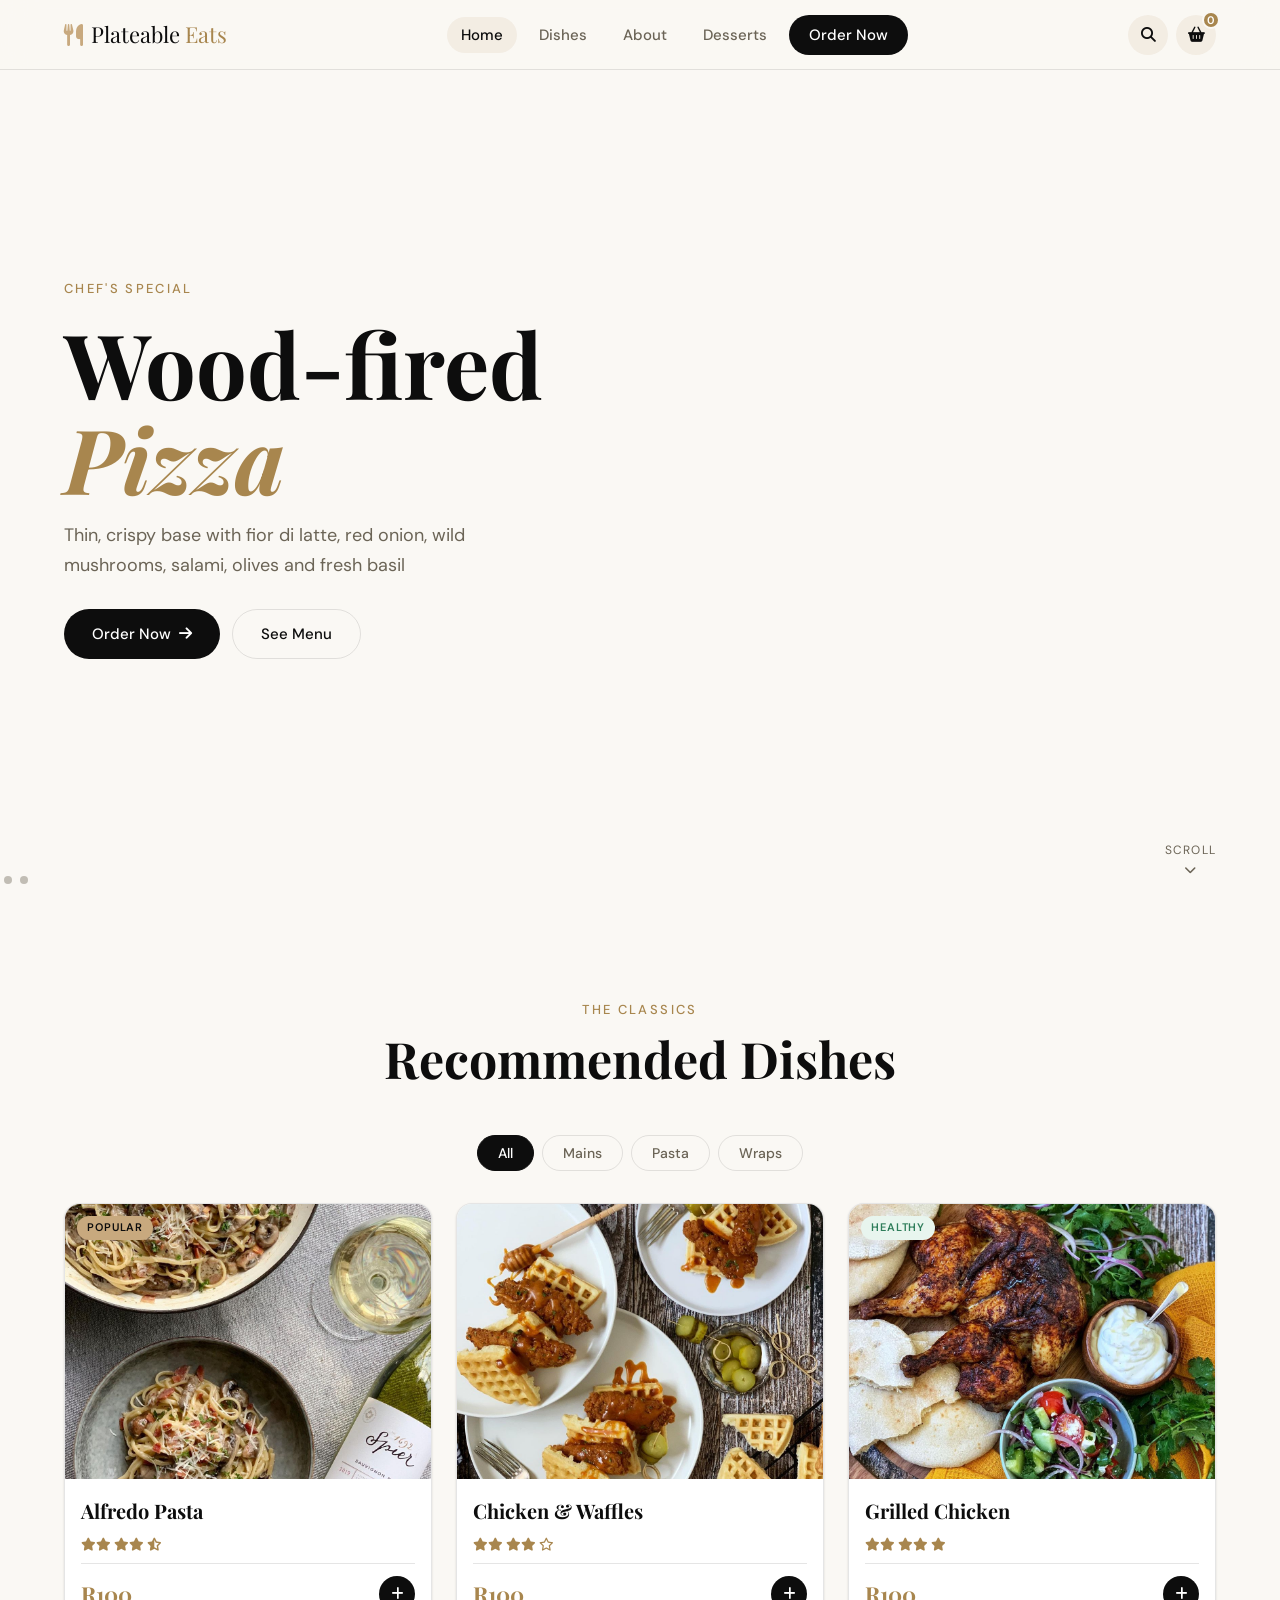
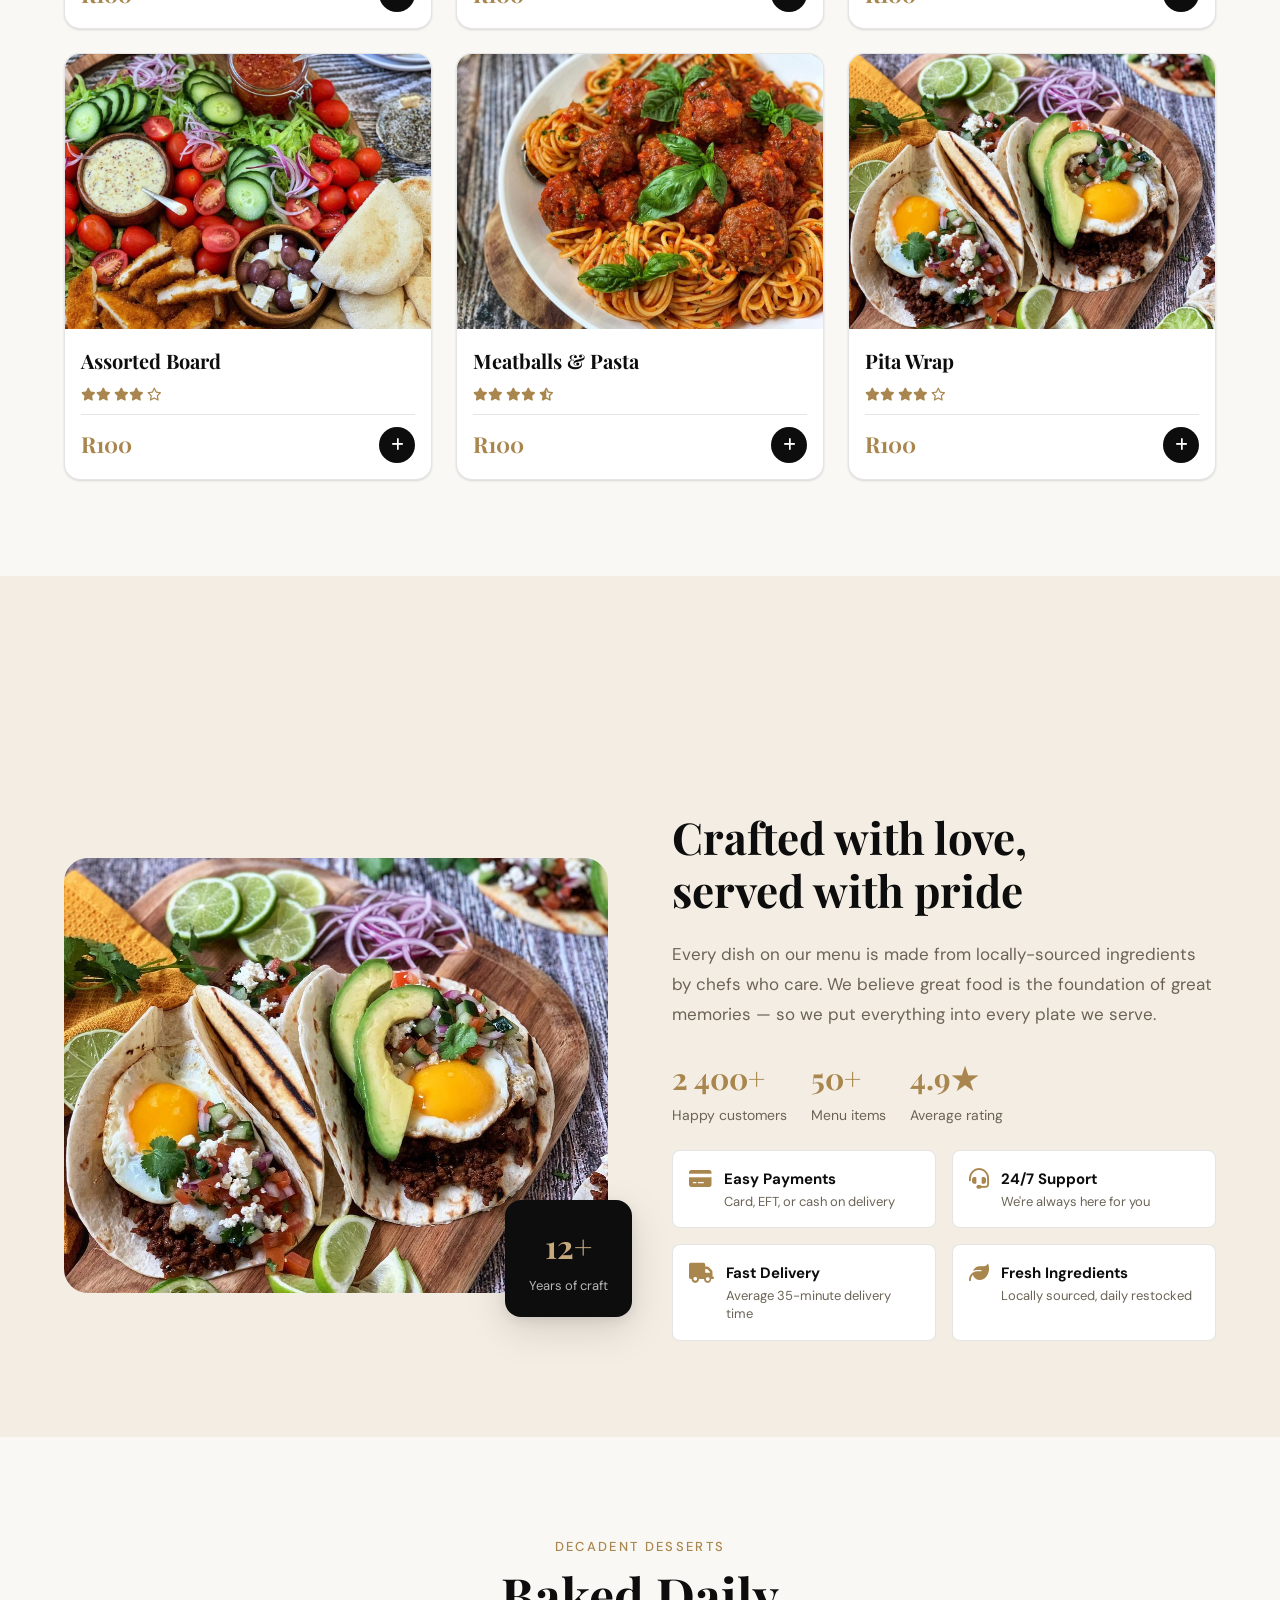
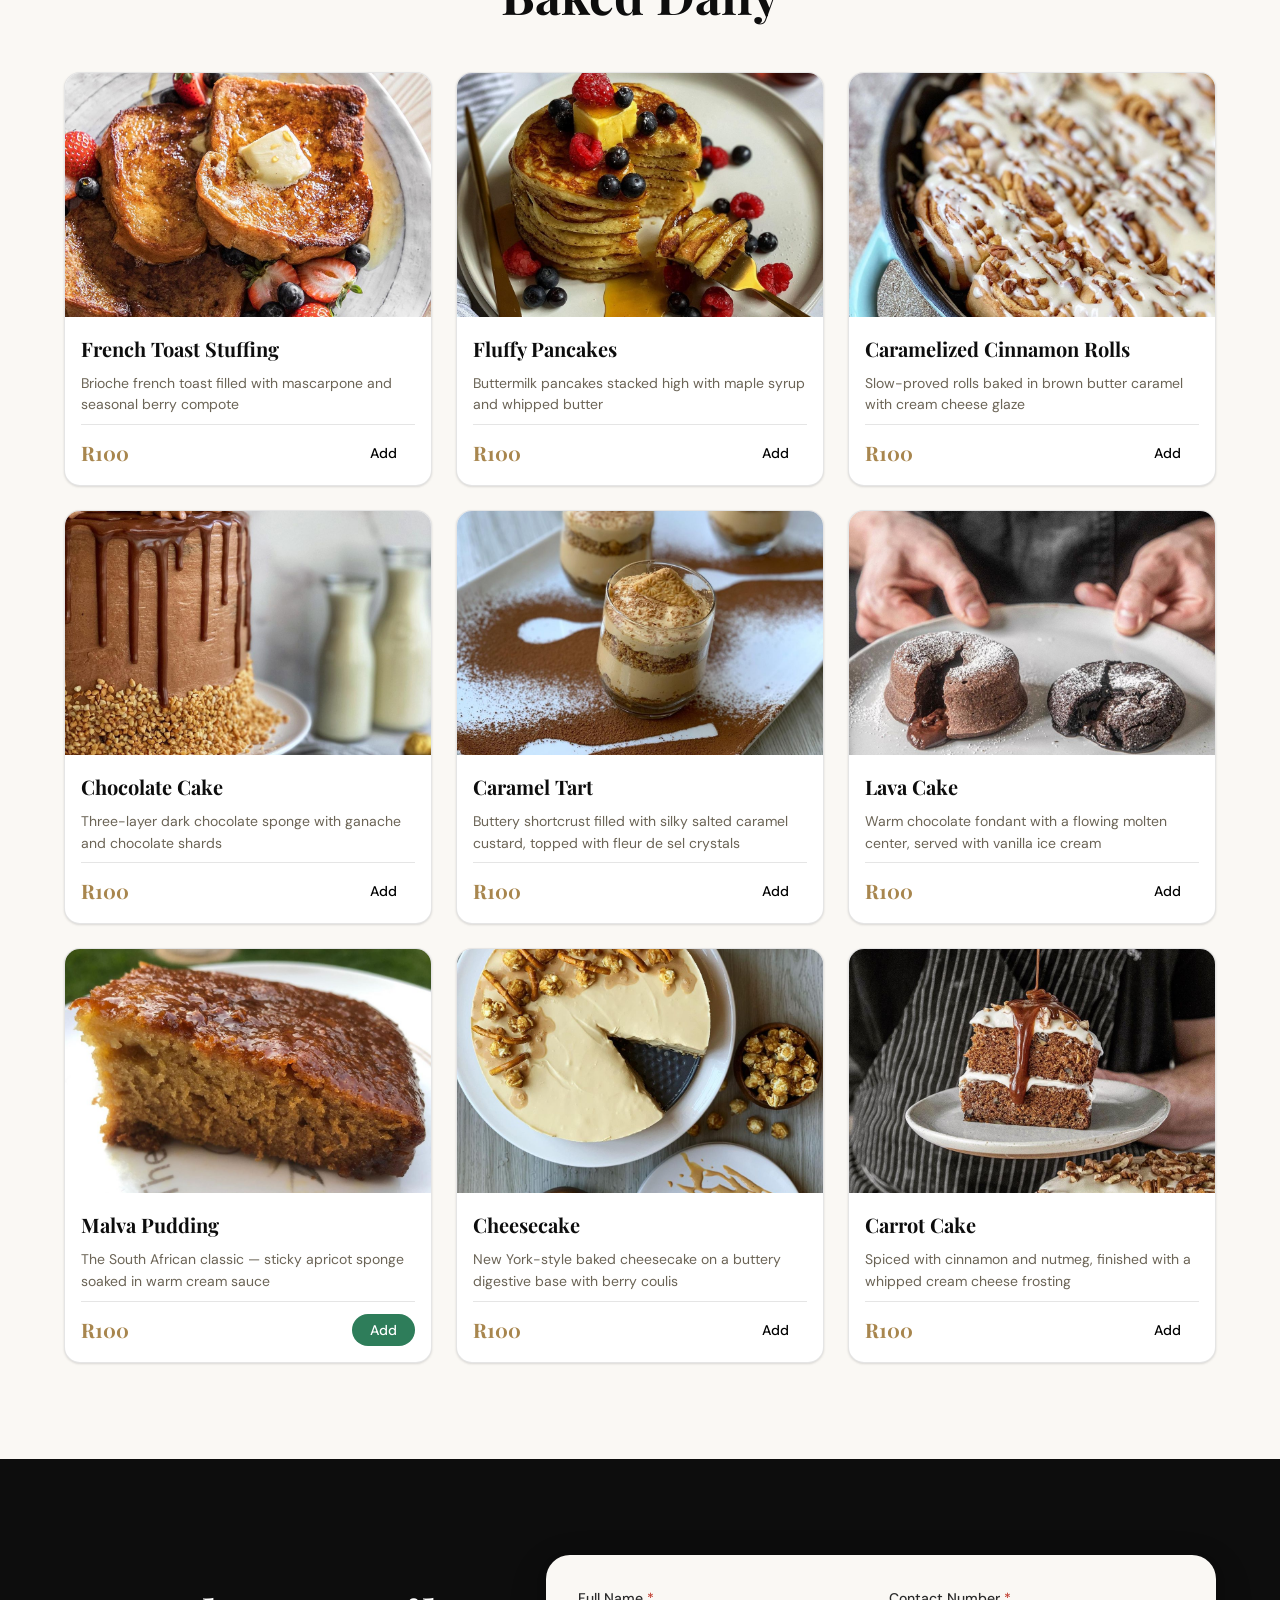
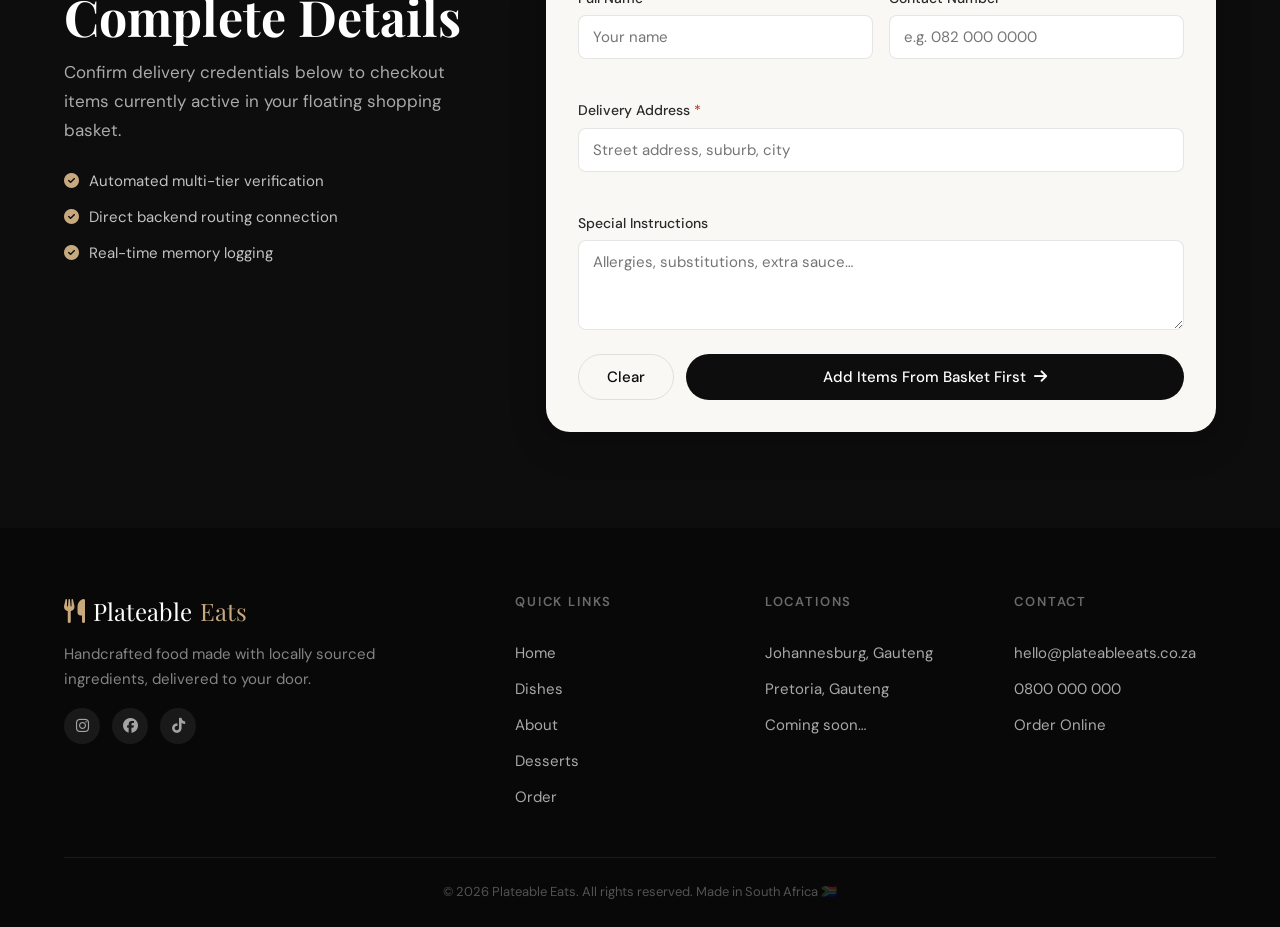
==== src/main/resources/static/index.html @ 2b259f3d "added the cart option but it's still needs some tweaks" ====
<!DOCTYPE html>
<html lang="en">
<head>
  <meta charset="UTF-8">
  <meta name="viewport" content="width=device-width, initial-scale=1.0">
  <meta name="description" content="Plateable Eats — Handcrafted dishes made fresh daily. Order pizza, grilled chicken, decadent desserts and more delivered fast.">
  <meta name="theme-color" content="#0d0d0d">
  <meta property="og:title" content="Plateable Eats — Fine Casual Dining">
  <meta property="og:description" content="Handcrafted dishes, delivered fast. From woodfired pizza to Malva pudding.">
  <meta property="og:type" content="website">
  <title>Plateable Eats — Handcrafted Food</title>

  <link rel="preconnect" href="https://fonts.googleapis.com">
  <link rel="preconnect" href="https://fonts.gstatic.com" crossorigin>
  <link href="https://fonts.googleapis.com/css2?family=Playfair+Display:ital,wght@0,700;0,900;1,700&family=DM+Sans:wght@300;400;500&display=swap" rel="stylesheet">
  <link rel="stylesheet" href="https://unpkg.com/swiper/swiper-bundle.min.css">
  <link rel="stylesheet" href="https://cdnjs.cloudflare.com/ajax/libs/font-awesome/6.4.0/css/all.min.css">
  <link rel="stylesheet" href="css/style.css">
</head>
<body>

<div class="loader" id="loader" aria-hidden="true">
  <div class="loader__inner">
    <img src="images/loader.gif" alt="Loading Plateable Eats..." class="loader__gif" width="150" height="150">
    <span class="loader__wordmark" style="color: #0d0d0d;">Plateable<em> Eats</em></span>
  </div>
</div>

<header class="header" id="header" role="banner">
  <a href="#home" class="header__logo" aria-label="Plateable Eats homepage">
    <i class="fas fa-utensils" aria-hidden="true"></i>
    <span>Plateable<em> Eats</em></span>
  </a>

  <nav class="header__nav" id="navbar" role="navigation" aria-label="Main navigation">
    <a href="#home" class="header__nav-link active">Home</a>
    <a href="#dishes" class="header__nav-link">Dishes</a>
    <a href="#about" class="header__nav-link">About</a>
    <a href="#menu" class="header__nav-link">Desserts</a>
    <a href="#order" class="header__nav-link header__nav-link--cta">Order Now</a>
  </nav>

  <div class="header__actions">
    <button class="header__icon-btn" id="search-toggle" aria-label="Open search" aria-expanded="false" aria-controls="search-overlay">
      <i class="fas fa-search" aria-hidden="true"></i>
    </button>
    <button class="header__icon-btn" id="cart-toggle-btn" aria-label="Open shopping cart" style="position: relative;">
      <i class="fas fa-shopping-basket" aria-hidden="true"></i>
      <span class="cart-badge" id="cart-badge">0</span>
    </button>
    <button class="header__icon-btn" id="menu-toggle" aria-label="Toggle mobile menu" aria-expanded="false" aria-controls="navbar">
      <span class="hamburger"></span>
    </button>
  </div>
</header>

<div class="search-overlay" id="search-overlay" role="dialog" aria-modal="true" aria-label="Search" hidden>
  <div class="search-overlay__inner">
    <label for="search-input" class="search-overlay__label">What are you craving?</label>
    <div class="search-overlay__field">
      <i class="fas fa-search" aria-hidden="true"></i>
      <input type="search" id="search-input" class="search-overlay__input" placeholder="e.g. pizza, cinnamon rolls..." autocomplete="off">
    </div>
    <div class="search-overlay__suggestions" id="search-suggestions" aria-live="polite"></div>
  </div>
  <button class="search-overlay__close" id="search-close" aria-label="Close search">
    <i class="fas fa-times" aria-hidden="true"></i>
  </button>
</div>

<section class="hero" id="home" aria-label="Featured dishes">
  <div class="swiper hero__slider">
    <div class="swiper-wrapper">

      <div class="swiper-slide hero__slide">
        <div class="hero__content">
          <span class="hero__tag">Chef's Special</span>
          <h1 class="hero__title">Wood-fired<br><em>Pizza</em></h1>
          <p class="hero__desc">Thin, crispy base with fior di latte, red onion, wild mushrooms, salami, olives and fresh basil</p>
          <div class="hero__actions">
            <a href="#order" class="btn btn--primary">Order Now <i class="fas fa-arrow-right" aria-hidden="true"></i></a>
            <a href="#dishes" class="btn btn--ghost">See Menu</a>
          </div>
        </div>
        <div class="hero__image">
          <img src="images/Pizza.png" alt="Wood-fired pizza with fresh toppings" width="520" height="560" loading="eager">
        </div>
      </div>

      <div class="swiper-slide hero__slide">
        <div class="hero__content">
          <span class="hero__tag">Chef's Special</span>
          <h1 class="hero__title">Butternut<br><em>Bisque</em></h1>
          <p class="hero__desc">Roasted red peppers and butternut blended with aromatic broth, topped with Greek yogurt and crusty bread</p>
          <div class="hero__actions">
            <a href="#order" class="btn btn--primary">Order Now <i class="fas fa-arrow-right" aria-hidden="true"></i></a>
            <a href="#dishes" class="btn btn--ghost">See Menu</a>
          </div>
        </div>
        <div class="hero__image">
          <img src="images/Soup.png" alt="Roasted red pepper and butternut soup" width="520" height="560" loading="lazy">
        </div>
      </div>

      <div class="swiper-slide hero__slide">
        <div class="hero__content">
          <span class="hero__tag">Chef's Special</span>
          <h1 class="hero__title">Beef<br><em>Pot Pie</em></h1>
          <p class="hero__desc">Slow-braised beef stew sealed under a golden, shattering pastry crust — comfort in every bite</p>
          <div class="hero__actions">
            <a href="#order" class="btn btn--primary">Order Now <i class="fas fa-arrow-right" aria-hidden="true"></i></a>
            <a href="#dishes" class="btn btn--ghost">See Menu</a>
          </div>
        </div>
        <div class="hero__image">
          <img src="images/Pie.png" alt="Golden beef pot pie" width="520" height="560" loading="lazy">
        </div>
      </div>

    </div>
    <div class="swiper-pagination hero__pagination"></div>
  </div>

  <div class="hero__scroll-hint" aria-hidden="true">
    <span>Scroll</span>
    <i class="fas fa-chevron-down"></i>
  </div>
</section>

<section class="dishes" id="dishes" aria-labelledby="dishes-heading">
  <div class="section-header">
    <span class="section-tag">The Classics</span>
    <h2 class="section-title" id="dishes-heading">Recommended Dishes</h2>
  </div>

  <div class="filter-bar" role="group" aria-label="Filter dishes">
    <button class="filter-btn active" data-filter="all">All</button>
    <button class="filter-btn" data-filter="mains">Mains</button>
    <button class="filter-btn" data-filter="pasta">Pasta</button>
    <button class="filter-btn" data-filter="wraps">Wraps</button>
  </div>

  <ul class="dishes__grid" role="list">
    <li class="dish-card" data-category="mains" role="listitem">
      <div class="dish-card__img-wrap">
        <img src="images/Alfredo.png" alt="Creamy Alfredo pasta" width="300" height="200" loading="lazy">
        <span class="dish-card__badge">Popular</span>
      </div>
      <div class="dish-card__body">
        <h3 class="dish-card__name">Alfredo Pasta</h3>
        <div class="dish-card__stars" aria-label="4.5 out of 5 stars">
          <i class="fas fa-star" aria-hidden="true"></i><i class="fas fa-star" aria-hidden="true"></i>
          <i class="fas fa-star" aria-hidden="true"></i><i class="fas fa-star" aria-hidden="true"></i>
          <i class="fas fa-star-half-alt" aria-hidden="true"></i>
        </div>
        <div class="dish-card__footer">
          <span class="dish-card__price">R100</span>
          <button class="dish-card__add" aria-label="Add Alfredo Pasta to order">
            <i class="fas fa-plus" aria-hidden="true"></i>
          </button>
        </div>
      </div>
    </li>

    <li class="dish-card" data-category="mains" role="listitem">
      <div class="dish-card__img-wrap">
        <img src="images/Chicken and Waffles.png" alt="Crispy chicken and waffles" width="300" height="200" loading="lazy">
      </div>
      <div class="dish-card__body">
        <h3 class="dish-card__name">Chicken & Waffles</h3>
        <div class="dish-card__stars" aria-label="4 out of 5 stars">
          <i class="fas fa-star" aria-hidden="true"></i><i class="fas fa-star" aria-hidden="true"></i>
          <i class="fas fa-star" aria-hidden="true"></i><i class="fas fa-star" aria-hidden="true"></i>
          <i class="far fa-star" aria-hidden="true"></i>
        </div>
        <div class="dish-card__footer">
          <span class="dish-card__price">R100</span>
          <button class="dish-card__add" aria-label="Add Chicken and Waffles to order">
            <i class="fas fa-plus" aria-hidden="true"></i>
          </button>
        </div>
      </div>
    </li>

    <li class="dish-card" data-category="mains" role="listitem">
      <div class="dish-card__img-wrap">
        <img src="images/Chicken.png" alt="Grilled chicken breast" width="300" height="200" loading="lazy">
        <span class="dish-card__badge dish-card__badge--green">Healthy</span>
      </div>
      <div class="dish-card__body">
        <h3 class="dish-card__name">Grilled Chicken</h3>
        <div class="dish-card__stars" aria-label="5 out of 5 stars">
          <i class="fas fa-star" aria-hidden="true"></i><i class="fas fa-star" aria-hidden="true"></i>
          <i class="fas fa-star" aria-hidden="true"></i><i class="fas fa-star" aria-hidden="true"></i>
          <i class="fas fa-star" aria-hidden="true"></i>
        </div>
        <div class="dish-card__footer">
          <span class="dish-card__price">R100</span>
          <button class="dish-card__add" aria-label="Add Grilled Chicken to order">
            <i class="fas fa-plus" aria-hidden="true"></i>
          </button>
        </div>
      </div>
    </li>

    <li class="dish-card" data-category="mains" role="listitem">
      <div class="dish-card__img-wrap">
        <img src="images/CrumbledBoard.png" alt="Assorted charcuterie board" width="300" height="200" loading="lazy">
      </div>
      <div class="dish-card__body">
        <h3 class="dish-card__name">Assorted Board</h3>
        <div class="dish-card__stars" aria-label="4 out of 5 stars">
          <i class="fas fa-star" aria-hidden="true"></i><i class="fas fa-star" aria-hidden="true"></i>
          <i class="fas fa-star" aria-hidden="true"></i><i class="fas fa-star" aria-hidden="true"></i>
          <i class="far fa-star" aria-hidden="true"></i>
        </div>
        <div class="dish-card__footer">
          <span class="dish-card__price">R100</span>
          <button class="dish-card__add" aria-label="Add Assorted Board to order">
            <i class="fas fa-plus" aria-hidden="true"></i>
          </button>
        </div>
      </div>
    </li>

    <li class="dish-card" data-category="pasta" role="listitem">
      <div class="dish-card__img-wrap">
        <img src="images/Meatballs.png" alt="Meatballs with pasta and tomato sauce" width="300" height="200" loading="lazy">
      </div>
      <div class="dish-card__body">
        <h3 class="dish-card__name">Meatballs & Pasta</h3>
        <div class="dish-card__stars" aria-label="4.5 out of 5 stars">
          <i class="fas fa-star" aria-hidden="true"></i><i class="fas fa-star" aria-hidden="true"></i>
          <i class="fas fa-star" aria-hidden="true"></i><i class="fas fa-star" aria-hidden="true"></i>
          <i class="fas fa-star-half-alt" aria-hidden="true"></i>
        </div>
        <div class="dish-card__footer">
          <span class="dish-card__price">R100</span>
          <button class="dish-card__add" aria-label="Add Meatballs and Pasta to order">
            <i class="fas fa-plus" aria-hidden="true"></i>
          </button>
        </div>
      </div>
    </li>

    <li class="dish-card" data-category="wraps" role="listitem">
      <div class="dish-card__img-wrap">
        <img src="images/Pita.png" alt="Pita wrap with fresh filling" width="300" height="200" loading="lazy">
      </div>
      <div class="dish-card__body">
        <h3 class="dish-card__name">Pita Wrap</h3>
        <div class="dish-card__stars" aria-label="4 out of 5 stars">
          <i class="fas fa-star" aria-hidden="true"></i><i class="fas fa-star" aria-hidden="true"></i>
          <i class="fas fa-star" aria-hidden="true"></i><i class="fas fa-star" aria-hidden="true"></i>
          <i class="far fa-star" aria-hidden="true"></i>
        </div>
        <div class="dish-card__footer">
          <span class="dish-card__price">R100</span>
          <button class="dish-card__add" aria-label="Add Pita Wrap to order">
            <i class="fas fa-plus" aria-hidden="true"></i>
          </button>
        </div>
      </div>
    </li>
  </ul>
</section>

<section class="about" id="about" aria-labelledby="about-heading">
  <div class="section-header">
    <span class="section-tag">About Us</span>
    <h2 class="section-title" id="about-heading">Why Choose Us?</h2>
  </div>

  <div class="about__row">
    <div class="about__image">
      <img src="images/Pita.png" alt="Chef preparing a fresh pita wrap" width="580" height="480" loading="lazy">
      <div class="about__image-tag">
        <strong>12+</strong>
        <span>Years of craft</span>
      </div>
    </div>

    <div class="about__content">
      <h3 class="about__headline">Crafted with love,<br>served with pride</h3>
      <p class="about__text">Every dish on our menu is made from locally-sourced ingredients by chefs who care. We believe great food is the foundation of great memories — so we put everything into every plate we serve.</p>

      <div class="about__stats">
        <div class="about__stat">
          <strong>2 400+</strong>
          <span>Happy customers</span>
        </div>
        <div class="about__stat">
          <strong>50+</strong>
          <span>Menu items</span>
        </div>
        <div class="about__stat">
          <strong>4.9★</strong>
          <span>Average rating</span>
        </div>
      </div>

      <div class="about__pillars">
        <div class="about__pillar">
          <i class="fas fa-credit-card" aria-hidden="true"></i>
          <div>
            <strong>Easy Payments</strong>
            <p>Card, EFT, or cash on delivery</p>
          </div>
        </div>
        <div class="about__pillar">
          <i class="fas fa-headset" aria-hidden="true"></i>
          <div>
            <strong>24/7 Support</strong>
            <p>We're always here for you</p>
          </div>
        </div>
        <div class="about__pillar">
          <i class="fas fa-truck" aria-hidden="true"></i>
          <div>
            <strong>Fast Delivery</strong>
            <p>Average 35-minute delivery time</p>
          </div>
        </div>
        <div class="about__pillar">
          <i class="fas fa-leaf" aria-hidden="true"></i>
          <div>
            <strong>Fresh Ingredients</strong>
            <p>Locally sourced, daily restocked</p>
          </div>
        </div>
      </div>
    </div>
  </div>
</section>

<section class="desserts" id="menu" aria-labelledby="desserts-heading">
  <div class="section-header">
    <span class="section-tag">Decadent Desserts</span>
    <h2 class="section-title" id="desserts-heading">Baked Daily</h2>
  </div>

  <div class="desserts__grid">

    <article class="dessert-card">
      <div class="dessert-card__img">
        <img src="images/FrenchToast.png" alt="French toast with cream and berries" width="380" height="260" loading="lazy">
      </div>
      <div class="dessert-card__body">
        <h3>French Toast Stuffing</h3>
        <p>Brioche french toast filled with mascarpone and seasonal berry compote</p>
        <div class="dessert-card__footer">
          <span class="price">R100</span>
          <button class="btn btn--sm" aria-label="Add French Toast Stuffing to order">Add</button>
        </div>
      </div>
    </article>

    <article class="dessert-card">
      <div class="dessert-card__img">
        <img src="images/PanCakes.png" alt="Stack of fluffy pancakes" width="380" height="260" loading="lazy">
      </div>
      <div class="dessert-card__body">
        <h3>Fluffy Pancakes</h3>
        <p>Buttermilk pancakes stacked high with maple syrup and whipped butter</p>
        <div class="dessert-card__footer">
          <span class="price">R100</span>
          <button class="btn btn--sm" aria-label="Add Pancakes to order">Add</button>
        </div>
      </div>
    </article>

    <article class="dessert-card">
      <div class="dessert-card__img">
        <img src="images/CinnaRolls.png" alt="Caramelized cinnamon rolls with glaze" width="380" height="260" loading="lazy">
      </div>
      <div class="dessert-card__body">
        <h3>Caramelized Cinnamon Rolls</h3>
        <p>Slow-proved rolls baked in brown butter caramel with cream cheese glaze</p>
        <div class="dessert-card__footer">
          <span class="price">R100</span>
          <button class="btn btn--sm" aria-label="Add Cinnamon Rolls to order">Add</button>
        </div>
      </div>
    </article>

    <article class="dessert-card">
      <div class="dessert-card__img">
        <img src="images/ChocolateCake.png" alt="Rich dark chocolate cake" width="380" height="260" loading="lazy">
      </div>
      <div class="dessert-card__body">
        <h3>Chocolate Cake</h3>
        <p>Three-layer dark chocolate sponge with ganache and chocolate shards</p>
        <div class="dessert-card__footer">
          <span class="price">R100</span>
          <button class="btn btn--sm" aria-label="Add Chocolate Cake to order">Add</button>
        </div>
      </div>
    </article>

    <article class="dessert-card">
      <div class="dessert-card__img">
        <img src="images/CaramelTart.png" alt="Caramel tart with sea salt" width="380" height="260" loading="lazy">
      </div>
      <div class="dessert-card__body">
        <h3>Caramel Tart</h3>
        <p>Buttery shortcrust filled with silky salted caramel custard, topped with fleur de sel crystals</p>
        <div class="dessert-card__footer">
          <span class="price">R100</span>
          <button class="btn btn--sm" aria-label="Add Caramel Tart to order">Add</button>
        </div>
      </div>
    </article>

    <article class="dessert-card">
      <div class="dessert-card__img">
        <img src="images/LavaCake.png" alt="Chocolate lava cake with molten center" width="380" height="260" loading="lazy">
      </div>
      <div class="dessert-card__body">
        <h3>Lava Cake</h3>
        <p>Warm chocolate fondant with a flowing molten center, served with vanilla ice cream</p>
        <div class="dessert-card__footer">
          <span class="price">R100</span>
          <button class="btn btn--sm" aria-label="Add Lava Cake to order">Add</button>
        </div>
      </div>
    </article>

    <article class="dessert-card">
      <div class="dessert-card__img">
        <img src="images/Malva.png" alt="Traditional South African Malva pudding" width="380" height="260" loading="lazy">
      </div>
      <div class="dessert-card__body">
        <h3>Malva Pudding</h3>
        <p>The South African classic — sticky apricot sponge soaked in warm cream sauce</p>
        <div class="dessert-card__footer">
          <span class="price">R100</span>
          <button class="btn btn--sm btn--featured" aria-label="Add Malva Pudding to order">Add</button>
        </div>
      </div>
    </article>

    <article class="dessert-card">
      <div class="dessert-card__img">
        <img src="images/CheeseCake.png" alt="New York style cheesecake" width="380" height="260" loading="lazy">
      </div>
      <div class="dessert-card__body">
        <h3>Cheesecake</h3>
        <p>New York-style baked cheesecake on a buttery digestive base with berry coulis</p>
        <div class="dessert-card__footer">
          <span class="price">R100</span>
          <button class="btn btn--sm" aria-label="Add Cheesecake to order">Add</button>
        </div>
      </div>
    </article>

    <article class="dessert-card">
      <div class="dessert-card__img">
        <img src="images/CarrotCake.png" alt="Spiced carrot cake with cream cheese frosting" width="380" height="260" loading="lazy">
      </div>
      <div class="dessert-card__body">
        <h3>Carrot Cake</h3>
        <p>Spiced with cinnamon and nutmeg, finished with a whipped cream cheese frosting</p>
        <div class="dessert-card__footer">
          <span class="price">R100</span>
          <button class="btn btn--sm" aria-label="Add Carrot Cake to order">Add</button>
        </div>
      </div>
    </article>

  </div>
</section>

<section class="order" id="order" aria-labelledby="order-heading">
  <div class="order__split">

    <div class="order__info">
      <span class="section-tag">Direct Kitchen Dispatch</span>
      <h2 class="section-title" id="order-heading">Complete Details</h2>
      <p>Confirm delivery credentials below to checkout items currently active in your floating shopping basket.</p>
      <ul class="order__perks" aria-label="Order benefits">
        <li><i class="fas fa-check-circle" aria-hidden="true"></i> Automated multi-tier verification</li>
        <li><i class="fas fa-check-circle" aria-hidden="true"></i> Direct backend routing connection</li>
        <li><i class="fas fa-check-circle" aria-hidden="true"></i> Real-time memory logging</li>
      </ul>
    </div>

    <div class="order__form-wrap">
      <form class="order__form" id="order-form" action="results.html" method="GET" novalidate aria-label="Order form">

        <div class="form-row form-row--half">
          <div class="form-group">
            <label class="form-label" for="name">Full Name <span aria-hidden="true">*</span></label>
            <input class="form-input" type="text" id="name" name="name" required autocomplete="name" placeholder="Your name">
            <span class="form-error" role="alert" aria-live="polite"></span>
          </div>
          <div class="form-group">
            <label class="form-label" for="contact">Contact Number <span aria-hidden="true">*</span></label>
            <input class="form-input" type="tel" id="contact" name="contact" required autocomplete="tel" placeholder="e.g. 082 000 0000">
            <span class="form-error" role="alert" aria-live="polite"></span>
          </div>
        </div>

        <div class="form-group">
          <label class="form-label" for="address">Delivery Address <span aria-hidden="true">*</span></label>
          <input class="form-input" type="text" id="address" name="address" required autocomplete="street-address" placeholder="Street address, suburb, city">
          <span class="form-error" role="alert" aria-live="polite"></span>
        </div>

        <div class="form-group">
          <label class="form-label" for="special">Special Instructions</label>
          <textarea class="form-input form-textarea" id="special" name="special" rows="3" placeholder="Allergies, substitutions, extra sauce…"></textarea>
        </div>

        <div class="form-actions">
          <button type="reset" class="btn btn--ghost">Clear</button>
          <button type="submit" class="btn btn--primary btn--wide" id="submit-btn" disabled>
            <span class="btn__text">Add Items From Basket First</span>
            <i class="fas fa-arrow-right btn__icon" aria-hidden="true"></i>
          </button>
        </div>

      </form>
    </div>
  </div>
</section>

<footer class="footer" role="contentinfo">
  <div class="footer__grid">
    <div class="footer__brand">
      <a href="#home" class="footer__logo" aria-label="Back to top">
        <i class="fas fa-utensils" aria-hidden="true"></i>
        Plateable<em> Eats</em>
      </a>
      <p>Handcrafted food made with locally sourced ingredients, delivered to your door.</p>
      <div class="footer__social" aria-label="Social media links">
        <a href="#" aria-label="Instagram"><i class="fab fa-instagram" aria-hidden="true"></i></a>
        <a href="#" aria-label="Facebook"><i class="fab fa-facebook" aria-hidden="true"></i></a>
        <a href="#" aria-label="TikTok"><i class="fab fa-tiktok" aria-hidden="true"></i></a>
      </div>
    </div>

    <div class="footer__links">
      <h3 class="footer__heading">Quick Links</h3>
      <nav aria-label="Footer navigation">
        <a href="#home">Home</a>
        <a href="#dishes">Dishes</a>
        <a href="#about">About</a>
        <a href="#menu">Desserts</a>
        <a href="#order">Order</a>
      </nav>
    </div>

    <div class="footer__links">
      <h3 class="footer__heading">Locations</h3>
      <a href="#">Johannesburg, Gauteng</a>
      <a href="#">Pretoria, Gauteng</a>
      <a href="#">Coming soon…</a>
    </div>

    <div class="footer__links">
      <h3 class="footer__heading">Contact</h3>
      <a href="mailto:hello@plateableeats.co.za">hello@plateableeats.co.za</a>
      <a href="tel:+27800000000">0800 000 000</a>
      <a href="#order">Order Online</a>
    </div>
  </div>

  <div class="footer__bottom">
    <p>&copy; <span id="copyright-year"></span> Plateable Eats. All rights reserved. Made in South Africa 🇿🇦</p>
  </div>
</footer>

<div class="cart-toast" id="cart-toast" role="status" aria-live="polite" aria-atomic="true" hidden>
  <i class="fas fa-check-circle" aria-hidden="true"></i>
  <span id="cart-toast-msg">Item added to order</span>
</div>

<div class="cart-drawer-wrapper" id="cart-drawer" hidden>
  <div class="cart-drawer-overlay" id="cart-drawer-overlay"></div>
  <div class="cart-drawer-container">
    <div class="cart-drawer-header">
      <h2>Your Basket</h2>
      <button class="cart-drawer-close-btn" id="cart-drawer-close-btn" aria-label="Close basket">&times;</button>
    </div>
    <div class="cart-drawer-items-list" id="cart-drawer-items-list">
      <p class="cart-drawer-empty-placeholder">Your basket is completely empty.</p>
    </div>
    <div class="cart-drawer-footer">
      <div class="cart-drawer-subtotal-row">
        <span>Subtotal:</span>
        <span id="cart-drawer-subtotal-value">R0.00</span>
      </div>
      <a href="#order" class="btn btn--primary btn--wide" id="cart-drawer-checkout-action-btn" style="text-align:center;">Proceed to Checkout</a>
    </div>
  </div>
</div>

<script src="https://unpkg.com/swiper/swiper-bundle.min.js"></script>
<script src="script/script.js"></script>
</body>
</html>
---- src/main/resources/static/css/style.css ----
/* =====================================================
   PLATEABLE EATS — Production CSS
   Architecture: BEM + CSS Custom Properties
   ===================================================== */

/* ---- 1. DESIGN TOKENS ---- */
@import url('https://fonts.googleapis.com/css2?family=Playfair+Display:ital,wght@0,700;0,900;1,700&family=DM+Sans:opsz,wght@9..40,300;9..40,400;9..40,500&display=swap');

:root {
  /* Palette */
  --clr-ink:       #0d0d0d;
  --clr-ink-soft:  #2a2a2a;
  --clr-cream:     #faf8f4;
  --clr-warm:      #f3ede3;
  --clr-gold:      #c8a97e;
  --clr-gold-dark: #a8864e;
  --clr-green:     #2e7d5a;
  --clr-green-lt:  #e8f5ee;
  --clr-red:       #c0392b;
  --clr-muted:     #6b6456;
  --clr-border:    rgba(0,0,0,.10);

  /* Typography */
  --font-display: 'Playfair Display', Georgia, serif;
  --font-body:    'DM Sans', system-ui, sans-serif;

  /* Spacing scale */
  --sp-1:  0.4rem;
  --sp-2:  0.8rem;
  --sp-3:  1.2rem;
  --sp-4:  1.6rem;
  --sp-5:  2.4rem;
  --sp-6:  3.2rem;
  --sp-7:  4.8rem;
  --sp-8:  6.4rem;
  --sp-9:  9.6rem;

  /* Radii */
  --r-sm:  0.4rem;
  --r-md:  0.8rem;
  --r-lg:  1.6rem;
  --r-xl:  2.4rem;
  --r-full: 9999px;

  /* Shadows */
  --shadow-sm:  0 1px 3px rgba(0,0,0,.08), 0 1px 2px rgba(0,0,0,.06);
  --shadow-md:  0 4px 16px rgba(0,0,0,.10), 0 2px 6px rgba(0,0,0,.06);
  --shadow-lg:  0 12px 40px rgba(0,0,0,.13), 0 4px 12px rgba(0,0,0,.08);
  --shadow-gold: 0 8px 32px rgba(200,169,126,.30);

  /* Transitions */
  --t-fast:   150ms cubic-bezier(0.4,0,0.2,1);
  --t-base:   250ms cubic-bezier(0.4,0,0.2,1);
  --t-slow:   400ms cubic-bezier(0.4,0,0.2,1);

  /* Layout */
  --max-w:    1280px;
  --gutter:   clamp(1.6rem, 5vw, 9.6rem);
  --header-h: 7rem;
}

/* ---- 2. RESET & BASE ---- */
*, *::before, *::after {
  box-sizing: border-box;
  margin: 0;
  padding: 0;
}

html {
  font-size: 62.5%;
  scroll-behavior: smooth;
  scroll-padding-top: calc(var(--header-h) + 1.6rem);
  overflow-x: hidden;
  -webkit-text-size-adjust: 100%;
}

body {
  font-family: var(--font-body);
  font-size: 1.6rem;
  line-height: 1.6;
  color: var(--clr-ink);
  background: var(--clr-cream);
  -webkit-font-smoothing: antialiased;
  -moz-osx-font-smoothing: grayscale;
}

img, video {
  display: block;
  max-width: 100%;
  height: auto;
}

a { text-decoration: none; color: inherit; }
button { cursor: pointer; font-family: inherit; border: none; background: none; }
ul, ol { list-style: none; }

/* Focus-visible ring — accessibility */
:focus-visible {
  outline: 3px solid var(--clr-gold);
  outline-offset: 3px;
  border-radius: var(--r-sm);
}

/* ---- 3. UTILITY ---- */
.section-tag {
  display: inline-block;
  font-family: var(--font-body);
  font-size: 1.3rem;
  font-weight: 500;
  letter-spacing: .18em;
  text-transform: uppercase;
  color: var(--clr-gold-dark);
}

.section-title {
  font-family: var(--font-display);
  font-size: clamp(3.2rem, 5vw, 5rem);
  color: var(--clr-ink);
  line-height: 1.15;
  margin-top: 0.8rem;
}

.section-header {
  text-align: center;
  margin-bottom: var(--sp-7);
}

/* ---- 4. BUTTONS ---- */
.btn {
  display: inline-flex;
  align-items: center;
  gap: 0.8rem;
  font-family: var(--font-body);
  font-size: 1.5rem;
  font-weight: 500;
  padding: 1.2rem 2.8rem;
  border-radius: var(--r-full);
  transition: background var(--t-base), color var(--t-base), transform var(--t-fast), box-shadow var(--t-base);
  white-space: nowrap;
}

.btn--primary {
  background: var(--clr-ink);
  color: #fff;
}
.btn--primary:hover {
  background: var(--clr-gold-dark);
  box-shadow: var(--shadow-gold);
  transform: translateY(-2px);
}
.btn--primary:active { transform: translateY(0); }

.btn--ghost {
  background: transparent;
  color: var(--clr-ink);
  border: 1.5px solid var(--clr-border);
}
.btn--ghost:hover {
  border-color: var(--clr-ink);
  background: var(--clr-warm);
}

.btn--sm {
  padding: 0.7rem 1.8rem;
  font-size: 1.4rem;
}

.btn--wide { width: 100%; justify-content: center; }

.btn--featured {
  background: var(--clr-green);
  color: #fff;
}
.btn--featured:hover {
  background: #1e5e40;
}

/* ---- 5. LOADER ---- */
.loader {
  position: fixed;
  inset: 0;
  z-index: 9999;
  background: #ffffff; /* Matches the white canvas background of loader.gif */
  display: flex;
  align-items: center;
  justify-content: center;
  transition: opacity 0.6s cubic-bezier(0.4, 0, 0.2, 1),
  visibility 0.6s cubic-bezier(0.4, 0, 0.2, 1);
}

.loader.hidden {
  opacity: 0;
  visibility: hidden;
  pointer-events: none;
}

.loader__inner {
  display: flex;
  flex-direction: column;
  align-items: center;
  gap: 2rem;
}

.loader__gif {
  object-fit: contain;
}

.loader__wordmark {
  font-family: var(--font-display);
  font-size: 3rem;
  font-weight: 700;
  letter-spacing: 0.02em;
  color: #0d0d0d;
}
.loader__wordmark em {
  color: var(--clr-gold-dark);
  font-style: normal;
}

/* ---- 6. HEADER ---- */
.header {
  position: fixed;
  top: 0;
  left: 0;
  right: 0;
  height: var(--header-h);
  background: rgba(250, 248, 244, 0.92);
  backdrop-filter: blur(16px) saturate(160%);
  -webkit-backdrop-filter: blur(16px) saturate(160%);
  border-bottom: 1px solid var(--clr-border);
  padding: 0 var(--gutter);
  display: flex;
  align-items: center;
  justify-content: space-between;
  gap: var(--sp-5);
  z-index: 1000;
  transition: box-shadow var(--t-base);
}

.header.scrolled { box-shadow: var(--shadow-md); }

.header__logo {
  display: flex;
  align-items: center;
  gap: 0.8rem;
  font-family: var(--font-display);
  font-size: 2.2rem;
  color: var(--clr-ink);
  flex-shrink: 0;
}
.header__logo i { color: var(--clr-gold); }
.header__logo em { color: var(--clr-gold-dark); font-style: normal; }

.header__nav {
  display: flex;
  align-items: center;
  gap: var(--sp-2);
}

.header__nav-link {
  font-size: 1.5rem;
  font-weight: 500;
  color: var(--clr-muted);
  padding: 0.6rem 1.4rem;
  border-radius: var(--r-full);
  transition: color var(--t-fast), background var(--t-fast);
}

.header__nav-link:hover,
.header__nav-link.active {
  color: var(--clr-ink);
  background: var(--clr-warm);
}

.header__nav-link--cta {
  background: var(--clr-ink);
  color: #fff !important;
  padding: 0.8rem 2rem;
}
.header__nav-link--cta:hover {
  background: var(--clr-gold-dark) !important;
  color: #fff !important;
}

.header__actions {
  display: flex;
  align-items: center;
  gap: var(--sp-2);
}

.header__icon-btn {
  width: 4rem;
  height: 4rem;
  border-radius: 50%;
  background: var(--clr-warm);
  color: var(--clr-ink);
  font-size: 1.5rem;
  display: flex;
  align-items: center;
  justify-content: center;
  transition: background var(--t-fast), transform var(--t-fast);
}
.header__icon-btn:hover {
  background: var(--clr-gold);
  color: #fff;
  transform: scale(1.08);
}

/* Hamburger */
.hamburger {
  display: block;
  width: 1.8rem;
  height: 1.2rem;
  position: relative;
}
.hamburger::before,
.hamburger::after,
#menu-toggle .hamburger {
  content: '';
  display: block;
  height: 2px;
  background: var(--clr-ink);
  border-radius: 2px;
  transition: transform var(--t-base), opacity var(--t-fast);
}
#menu-toggle::before { content: '\f0c9'; font-family: 'Font Awesome 6 Free'; font-weight: 900; font-size: 1.8rem; }
#menu-toggle .hamburger { display: none; }

#menu-toggle { display: none; }

/* ---- 7. SEARCH OVERLAY ---- */
.search-overlay {
  position: fixed;
  inset: 0;
  z-index: 1010;
  background: rgba(13,13,13,0.92);
  backdrop-filter: blur(8px);
  display: flex;
  align-items: center;
  justify-content: center;
  padding: var(--sp-5);
  opacity: 0;
  visibility: hidden;
  transition: opacity var(--t-slow), visibility var(--t-slow);
}

.search-overlay:not([hidden]) {
  opacity: 1;
  visibility: visible;
}

.search-overlay[hidden] { display: flex !important; }

.search-overlay__inner {
  width: 100%;
  max-width: 64rem;
}

.search-overlay__label {
  display: block;
  font-family: var(--font-display);
  font-size: clamp(2.4rem, 4vw, 4rem);
  color: #fff;
  margin-bottom: var(--sp-5);
  text-align: center;
}

.search-overlay__field {
  display: flex;
  align-items: center;
  background: rgba(255,255,255,.08);
  border: 1px solid rgba(255,255,255,.2);
  border-radius: var(--r-full);
  padding: 1.2rem 2rem;
  gap: 1.2rem;
}

.search-overlay__field i { color: rgba(255,255,255,.5); font-size: 1.8rem; }

.search-overlay__input {
  flex: 1;
  background: none;
  border: none;
  outline: none;
  color: #fff;
  font-size: 1.8rem;
  font-family: var(--font-body);
}
.search-overlay__input::placeholder { color: rgba(255,255,255,.4); }

.search-overlay__suggestions {
  margin-top: var(--sp-4);
  color: rgba(255,255,255,.6);
  font-size: 1.4rem;
  text-align: center;
}

.search-overlay__close {
  position: absolute;
  top: 2.4rem;
  right: 2.4rem;
  width: 4.8rem;
  height: 4.8rem;
  border-radius: 50%;
  background: rgba(255,255,255,.1);
  color: #fff;
  font-size: 2rem;
  display: flex;
  align-items: center;
  justify-content: center;
  transition: background var(--t-fast);
}
.search-overlay__close:hover { background: rgba(255,255,255,.2); }

/* ---- 8. HERO ---- */
.hero {
  min-height: 100svh;
  display: flex;
  flex-direction: column;
  position: relative;
  background: var(--clr-cream);
  overflow: hidden;
}

.hero__slider { flex: 1; }

.hero__slide {
  display: grid;
  grid-template-columns: 1fr 1fr;
  align-items: center;
  gap: var(--sp-7);
  padding: calc(var(--header-h) + var(--sp-8)) var(--gutter) var(--sp-9);
  min-height: 100svh;
}

.hero__content { display: flex; flex-direction: column; gap: var(--sp-4); }

.hero__tag {
  font-size: 1.3rem;
  font-weight: 500;
  letter-spacing: .18em;
  text-transform: uppercase;
  color: var(--clr-gold-dark);
}

.hero__title {
  font-family: var(--font-display);
  font-size: clamp(5rem, 8vw, 9rem);
  line-height: 1.05;
  color: var(--clr-ink);
}
.hero__title em {
  font-style: italic;
  color: var(--clr-gold-dark);
}

.hero__desc {
  font-size: 1.8rem;
  color: var(--clr-muted);
  line-height: 1.65;
  max-width: 46rem;
}

.hero__actions { display: flex; gap: var(--sp-3); flex-wrap: wrap; margin-top: var(--sp-3); }

.hero__image {
  display: flex;
  justify-content: center;
  position: relative;
}

.hero__image::before {
  content: '';
  position: absolute;
  inset: 10%;
  background: radial-gradient(circle, rgba(200,169,126,.25) 0%, transparent 70%);
  border-radius: 50%;
  z-index: 0;
}

.hero__image img {
  position: relative;
  z-index: 1;
  max-height: 56rem;
  width: auto;
  object-fit: contain;
  filter: drop-shadow(0 24px 48px rgba(0,0,0,.15));
  transform: translateY(0);
  animation: hero-float 6s ease-in-out infinite;
}

@keyframes hero-float {
  0%, 100% { transform: translateY(0); }
  50%       { transform: translateY(-1.6rem); }
}

.hero__pagination {
  position: absolute;
  bottom: var(--sp-6);
  left: 50%;
  transform: translateX(-50%);
  z-index: 10;
}

.swiper-pagination-bullet {
  width: 0.8rem;
  height: 0.8rem;
  background: var(--clr-muted);
  opacity: 0.4;
  transition: width var(--t-base), opacity var(--t-base);
  border-radius: var(--r-full);
}
.swiper-pagination-bullet-active {
  width: 2.4rem;
  opacity: 1;
  background: var(--clr-gold-dark);
}

.hero__scroll-hint {
  position: absolute;
  bottom: var(--sp-5);
  right: var(--gutter);
  display: flex;
  flex-direction: column;
  align-items: center;
  gap: 0.4rem;
  color: var(--clr-muted);
  font-size: 1.2rem;
  letter-spacing: .1em;
  text-transform: uppercase;
  animation: scroll-hint 2s ease-in-out infinite;
}
@keyframes scroll-hint {
  0%, 100% { transform: translateY(0); opacity: .7; }
  50%       { transform: translateY(6px); opacity: 1; }
}

/* ---- 9. DISHES ---- */
.dishes {
  padding: var(--sp-9) var(--gutter);
  background: var(--clr-cream);
}

.filter-bar {
  display: flex;
  justify-content: center;
  gap: var(--sp-2);
  flex-wrap: wrap;
  margin-bottom: var(--sp-6);
}

.filter-btn {
  font-size: 1.4rem;
  font-weight: 500;
  padding: 0.8rem 2rem;
  border-radius: var(--r-full);
  border: 1.5px solid var(--clr-border);
  color: var(--clr-muted);
  background: transparent;
  transition: all var(--t-fast);
}
.filter-btn:hover { border-color: var(--clr-ink); color: var(--clr-ink); }
.filter-btn.active {
  background: var(--clr-ink);
  border-color: var(--clr-ink);
  color: #fff;
}

.dishes__grid {
  display: grid;
  grid-template-columns: repeat(auto-fill, minmax(28rem, 1fr));
  gap: var(--sp-5);
  max-width: var(--max-w);
  margin: 0 auto;
}

.dish-card {
  background: #fff;
  border-radius: var(--r-lg);
  border: 1px solid var(--clr-border);
  box-shadow: var(--shadow-sm);
  overflow: hidden;
  transition: transform var(--t-base), box-shadow var(--t-base);
  display: flex;
  flex-direction: column;
}
.dish-card:hover {
  transform: translateY(-4px);
  box-shadow: var(--shadow-lg);
}

.dish-card__img-wrap {
  position: relative;
  overflow: hidden;
  aspect-ratio: 4/3;
  background: var(--clr-warm);
}

.dish-card__img-wrap img {
  width: 100%;
  height: 100%;
  object-fit: cover;
  transition: transform var(--t-slow);
}
.dish-card:hover .dish-card__img-wrap img { transform: scale(1.05); }

.dish-card__badge {
  position: absolute;
  top: 1.2rem;
  left: 1.2rem;
  background: var(--clr-gold);
  color: var(--clr-ink);
  font-size: 1.1rem;
  font-weight: 600;
  letter-spacing: .08em;
  text-transform: uppercase;
  padding: 0.3rem 1rem;
  border-radius: var(--r-full);
}
.dish-card__badge--green { background: var(--clr-green-lt); color: var(--clr-green); }

.dish-card__body {
  padding: var(--sp-4) var(--sp-4) var(--sp-4);
  display: flex;
  flex-direction: column;
  gap: var(--sp-2);
  flex: 1;
}

.dish-card__name {
  font-family: var(--font-display);
  font-size: 2rem;
  color: var(--clr-ink);
}

.dish-card__stars { color: var(--clr-gold-dark); font-size: 1.3rem; }

.dish-card__footer {
  display: flex;
  align-items: center;
  justify-content: space-between;
  margin-top: auto;
  padding-top: var(--sp-3);
  border-top: 1px solid var(--clr-border);
}

.dish-card__price {
  font-family: var(--font-display);
  font-size: 2.2rem;
  color: var(--clr-gold-dark);
  font-weight: 700;
}

.dish-card__add {
  width: 3.6rem;
  height: 3.6rem;
  border-radius: 50%;
  background: var(--clr-ink);
  color: #fff;
  font-size: 1.4rem;
  display: flex;
  align-items: center;
  justify-content: center;
  transition: background var(--t-fast), transform var(--t-fast);
}
.dish-card__add:hover { background: var(--clr-gold-dark); transform: rotate(90deg) scale(1.1); }

.dish-card.hidden { display: none; }

/* ---- 10. ABOUT ---- */
.about {
  padding: var(--sp-9) var(--gutter);
  background: var(--clr-warm);
}

.about__row {
  display: grid;
  grid-template-columns: 1fr 1fr;
  gap: var(--sp-8);
  align-items: center;
  max-width: var(--max-w);
  margin: 0 auto;
}

.about__image { position: relative; }
.about__image img {
  width: 100%;
  border-radius: var(--r-xl);
  object-fit: cover;
  aspect-ratio: 5/4;
}
.about__image-tag {
  position: absolute;
  bottom: -2.4rem;
  right: -2.4rem;
  background: var(--clr-ink);
  color: #fff;
  padding: 2rem 2.4rem;
  border-radius: var(--r-lg);
  box-shadow: var(--shadow-lg);
  text-align: center;
}
.about__image-tag strong { display: block; font-family: var(--font-display); font-size: 3.2rem; color: var(--clr-gold); }
.about__image-tag span  { font-size: 1.3rem; color: rgba(255,255,255,.7); }

.about__content { display: flex; flex-direction: column; gap: var(--sp-5); }

.about__headline {
  font-family: var(--font-display);
  font-size: clamp(3rem, 4vw, 4.4rem);
  line-height: 1.2;
  color: var(--clr-ink);
}

.about__text {
  font-size: 1.7rem;
  color: var(--clr-muted);
  line-height: 1.75;
}

.about__stats {
  display: flex;
  gap: var(--sp-5);
  flex-wrap: wrap;
}
.about__stat {
  display: flex;
  flex-direction: column;
  gap: 0.2rem;
}
.about__stat strong {
  font-family: var(--font-display);
  font-size: 3rem;
  color: var(--clr-gold-dark);
}
.about__stat span { font-size: 1.4rem; color: var(--clr-muted); }

.about__pillars {
  display: grid;
  grid-template-columns: 1fr 1fr;
  gap: var(--sp-4);
}

.about__pillar {
  display: flex;
  align-items: flex-start;
  gap: 1.2rem;
  padding: var(--sp-4);
  background: #fff;
  border-radius: var(--r-md);
  border: 1px solid var(--clr-border);
  transition: box-shadow var(--t-fast);
}
.about__pillar:hover { box-shadow: var(--shadow-md); }
.about__pillar i { font-size: 2rem; color: var(--clr-gold-dark); margin-top: 0.2rem; flex-shrink: 0; }
.about__pillar strong { display: block; font-size: 1.5rem; color: var(--clr-ink); margin-bottom: 0.2rem; }
.about__pillar p { font-size: 1.3rem; color: var(--clr-muted); line-height: 1.4; }

/* ---- 11. DESSERTS ---- */
.desserts {
  padding: var(--sp-9) var(--gutter);
  background: var(--clr-cream);
}

.desserts__grid {
  display: grid;
  grid-template-columns: repeat(auto-fill, minmax(30rem, 1fr));
  gap: var(--sp-5);
  max-width: var(--max-w);
  margin: 0 auto;
}

.dessert-card {
  background: #fff;
  border-radius: var(--r-lg);
  border: 1px solid var(--clr-border);
  box-shadow: var(--shadow-sm);
  overflow: hidden;
  transition: transform var(--t-base), box-shadow var(--t-base);
  display: flex;
  flex-direction: column;
}
.dessert-card:hover {
  transform: translateY(-4px);
  box-shadow: var(--shadow-lg);
}

.dessert-card__img {
  overflow: hidden;
  aspect-ratio: 3/2;
  background: var(--clr-warm);
}
.dessert-card__img img {
  width: 100%;
  height: 100%;
  object-fit: cover;
  transition: transform var(--t-slow);
}
.dessert-card:hover .dessert-card__img img { transform: scale(1.05); }

.dessert-card__body {
  padding: var(--sp-4);
  display: flex;
  flex-direction: column;
  gap: var(--sp-2);
  flex: 1;
}
.dessert-card__body h3 {
  font-family: var(--font-display);
  font-size: 2rem;
  color: var(--clr-ink);
}
.dessert-card__body p {
  font-size: 1.4rem;
  color: var(--clr-muted);
  line-height: 1.55;
}

.dessert-card__footer {
  display: flex;
  align-items: center;
  justify-content: space-between;
  margin-top: auto;
  padding-top: var(--sp-3);
  border-top: 1px solid var(--clr-border);
}

.price {
  font-family: var(--font-display);
  font-size: 2rem;
  color: var(--clr-gold-dark);
  font-weight: 700;
}

/* ---- 12. ORDER ---- */
.order {
  padding: var(--sp-9) var(--gutter);
  background: var(--clr-ink);
}

.order__split {
  display: grid;
  grid-template-columns: 1fr 1.6fr;
  gap: var(--sp-8);
  align-items: start;
  max-width: var(--max-w);
  margin: 0 auto;
}

.order__info .section-tag { color: var(--clr-gold); }
.order__info .section-title { color: #fff; }
.order__info p { font-size: 1.7rem; color: rgba(255,255,255,.65); line-height: 1.7; margin-top: var(--sp-3); }

.order__perks {
  display: flex;
  flex-direction: column;
  gap: var(--sp-3);
  margin-top: var(--sp-5);
}
.order__perks li {
  display: flex;
  align-items: center;
  gap: 1rem;
  font-size: 1.5rem;
  color: rgba(255,255,255,.75);
}
.order__perks i { color: var(--clr-gold); }

.order__form-wrap {
  background: var(--clr-cream);
  border-radius: var(--r-xl);
  padding: var(--sp-6);
  box-shadow: var(--shadow-lg);
}

.order__form { display: flex; flex-direction: column; gap: var(--sp-4); }

.form-row { display: flex; flex-direction: column; gap: var(--sp-4); }
.form-row--half { flex-direction: row; }
.form-row--half .form-group { flex: 1; }

.form-group { display: flex; flex-direction: column; gap: 0.6rem; }

.form-label {
  font-size: 1.4rem;
  font-weight: 500;
  color: var(--clr-ink-soft);
}
.form-label span { color: var(--clr-red); }

.form-input {
  width: 100%;
  padding: 1.1rem 1.4rem;
  font-size: 1.5rem;
  font-family: var(--font-body);
  color: var(--clr-ink);
  background: #fff;
  border: 1.5px solid var(--clr-border);
  border-radius: var(--r-md);
  transition: border-color var(--t-fast), box-shadow var(--t-fast);
  appearance: none;
}
.form-input:focus {
  border-color: var(--clr-gold-dark);
  box-shadow: 0 0 0 3px rgba(200,169,126,.18);
  outline: none;
}
.form-input.invalid { border-color: var(--clr-red); }
.form-input.valid { border-color: var(--clr-green); }

.form-select {
  background-image: url("data:image/svg+xml,%3Csvg xmlns='http://www.w3.org/2000/svg' width='16' height='16' fill='none' viewBox='0 0 24 24'%3E%3Cpath stroke='%236b6456' stroke-linecap='round' stroke-linejoin='round' stroke-width='2' d='m6 9 6 6 6-6'/%3E%3C/svg%3E");
  background-repeat: no-repeat;
  background-position: right 1.2rem center;
  padding-right: 3.6rem;
  cursor: pointer;
}

.form-textarea { resize: vertical; min-height: 9rem; }

.form-error {
  font-size: 1.3rem;
  color: var(--clr-red);
  min-height: 1.8rem;
}

.form-actions {
  display: flex;
  gap: var(--sp-3);
  margin-top: var(--sp-2);
}

/* ---- 13. FOOTER ---- */
.footer {
  background: #080808;
  padding: var(--sp-8) var(--gutter) var(--sp-5);
}

.footer__grid {
  display: grid;
  grid-template-columns: 2fr 1fr 1fr 1fr;
  gap: var(--sp-7);
  max-width: var(--max-w);
  margin: 0 auto;
  padding-bottom: var(--sp-7);
  border-bottom: 1px solid rgba(255,255,255,.08);
}

.footer__logo {
  display: inline-flex;
  align-items: center;
  gap: 0.8rem;
  font-family: var(--font-display);
  font-size: 2.4rem;
  color: #fff;
  margin-bottom: var(--sp-3);
}
.footer__logo i { color: var(--clr-gold); }
.footer__logo em { color: var(--clr-gold); font-style: normal; }

.footer__brand p {
  font-size: 1.5rem;
  color: rgba(255,255,255,.5);
  line-height: 1.65;
  max-width: 32rem;
}

.footer__social {
  display: flex;
  gap: var(--sp-3);
  margin-top: var(--sp-4);
}
.footer__social a {
  width: 3.6rem;
  height: 3.6rem;
  border-radius: 50%;
  background: rgba(255,255,255,.07);
  color: rgba(255,255,255,.6);
  font-size: 1.5rem;
  display: flex;
  align-items: center;
  justify-content: center;
  transition: background var(--t-fast), color var(--t-fast);
}
.footer__social a:hover { background: var(--clr-gold); color: #fff; }

.footer__heading {
  font-size: 1.3rem;
  font-weight: 600;
  letter-spacing: .14em;
  text-transform: uppercase;
  color: rgba(255,255,255,.4);
  margin-bottom: var(--sp-4);
}

.footer__links nav,
.footer__links {
  display: flex;
  flex-direction: column;
  gap: var(--sp-3);
}

.footer__links a, .footer__links nav a {
  font-size: 1.5rem;
  color: rgba(255,255,255,.65);
  transition: color var(--t-fast);
}
.footer__links a:hover, .footer__links nav a:hover { color: var(--clr-gold); }

.footer__bottom {
  max-width: var(--max-w);
  margin: 0 auto;
  padding-top: var(--sp-5);
  text-align: center;
  font-size: 1.3rem;
  color: rgba(255,255,255,.3);
}

/* ---- 14. CART TOAST ---- */
.cart-toast {
  position: fixed;
  bottom: 3.2rem;
  left: 50%;
  transform: translateX(-50%) translateY(8px);
  background: var(--clr-ink);
  color: #fff;
  padding: 1.2rem 2.4rem;
  border-radius: var(--r-full);
  font-size: 1.5rem;
  display: flex;
  align-items: center;
  gap: 1rem;
  box-shadow: var(--shadow-lg);
  opacity: 0;
  transition: opacity var(--t-base), transform var(--t-base);
  z-index: 2000;
}
.cart-toast i { color: var(--clr-gold); }

.cart-toast:not([hidden]) {
  opacity: 1;
  transform: translateX(-50%) translateY(0);
}
.cart-toast[hidden] { display: flex !important; }

/* ---- 15. SCROLL REVEAL ---- */
[data-reveal] {
  opacity: 0;
  transform: translateY(2.4rem);
  transition: opacity 0.6s ease, transform 0.6s ease;
}
[data-reveal].revealed {
  opacity: 1;
  transform: translateY(0);
}

/* ---- 16. RESPONSIVE ---- */
@media (max-width: 1100px) {
  .about__row { grid-template-columns: 1fr; }
  .about__image-tag { right: 2.4rem; }
  .order__split { grid-template-columns: 1fr; }
  .footer__grid { grid-template-columns: 1fr 1fr; gap: var(--sp-6); }
}

@media (max-width: 768px) {
  #menu-toggle { display: flex; }

  .header__nav {
    position: absolute;
    top: 100%;
    left: 0;
    right: 0;
    background: rgba(250,248,244,0.98);
    backdrop-filter: blur(12px);
    border-bottom: 1px solid var(--clr-border);
    flex-direction: column;
    align-items: stretch;
    padding: var(--sp-4) var(--sp-5);
    gap: var(--sp-2);
    clip-path: polygon(0 0, 100% 0, 100% 0, 0 0);
    transition: clip-path var(--t-slow);
  }
  .header__nav.open {
    clip-path: polygon(0 0, 100% 0, 100% 100%, 0 100%);
  }
  .header__nav-link { text-align: center; }
  .header__nav-link--cta { text-align: center; }

  .hero__slide {
    grid-template-columns: 1fr;
    text-align: center;
    padding-top: calc(var(--header-h) + var(--sp-6));
    padding-bottom: var(--sp-7);
  }
  .hero__image { order: -1; }
  .hero__image img { max-height: 32rem; }
  .hero__actions { justify-content: center; }
  .hero__desc { margin: 0 auto; }
  .hero__scroll-hint { display: none; }

  .about__pillars { grid-template-columns: 1fr; }
  .about__image-tag { position: static; display: inline-flex; gap: 1rem; align-items: center; margin-top: var(--sp-4); background: var(--clr-ink); color: #fff; padding: 1.2rem 1.6rem; border-radius: var(--r-lg); }

  .form-row--half { flex-direction: column; }

  .footer__grid { grid-template-columns: 1fr; }
}

@media (max-width: 480px) {
  html { font-size: 56.25%; }
  .dishes__grid, .desserts__grid { grid-template-columns: 1fr; }
}

/* ---- 17. REDUCED MOTION ---- */
@media (prefers-reduced-motion: reduce) {
  *, *::before, *::after {
    animation-duration: 0.01ms !important;
    transition-duration: 0.01ms !important;
  }
  html { scroll-behavior: auto; }
  .hero__image img { animation: none; }
}

/* ---- 18. PRINT ---- */
@media print {
  .header, .loader, .search-overlay, .cart-toast, .hero__scroll-hint { display: none !important; }
  body { font-size: 12pt; }
}

/* =====================================================
   SHOPPING CART DRAWER COMPONENT LAYOUTS
   ===================================================== */
.cart-badge {
  position: absolute;
  top: -4px;
  right: -4px;
  background: var(--clr-gold-dark);
  color: #fff;
  font-size: 1.1rem;
  font-weight: 600;
  width: 1.8rem;
  height: 1.8rem;
  border-radius: 50%;
  display: flex;
  align-items: center;
  justify-content: center;
  border: 2px solid var(--clr-cream);
  transition: transform var(--t-fast);
}

.cart-drawer-wrapper {
  position: fixed;
  inset: 0;
  z-index: 2050;
  display: flex;
  justify-content: flex-end;
}
.cart-drawer-wrapper[hidden] { display: none !important; }

.cart-drawer-overlay {
  position: absolute;
  inset: 0;
  background: rgba(0, 0, 0, 0.4);
  backdrop-filter: blur(4px);
}

.cart-drawer-container {
  position: relative;
  width: 100%;
  max-width: 44rem;
  height: 100%;
  background: #fff;
  box-shadow: var(--shadow-lg);
  display: flex;
  flex-direction: column;
  z-index: 2;
  animation: slideDrawerIn var(--t-base) forwards;
}

@keyframes slideDrawerIn {
  from { transform: translateX(100%); }
  to { transform: translateX(0); }
}

.cart-drawer-header {
  padding: 2.4rem;
  border-bottom: 1px solid var(--clr-border);
  display: flex;
  justify-content: space-between;
  align-items: center;
}
.cart-drawer-header h2 { font-family: var(--font-display); font-size: 2.4rem; }

.cart-drawer-close-btn {
  font-size: 3.2rem;
  line-height: 1;
  color: var(--clr-muted);
  transition: color var(--t-fast);
}
.cart-drawer-close-btn:hover { color: var(--clr-ink); }

.cart-drawer-items-list {
  flex: 1;
  overflow-y: auto;
  padding: 2.4rem;
  display: flex;
  flex-direction: column;
  gap: 1.6rem;
}

.cart-drawer-empty-placeholder {
  text-align: center;
  color: var(--clr-muted);
  margin-top: 4.8rem;
  font-size: 1.5rem;
}

/* Cart Line Item Elements */
.cart-drawer-item {
  display: flex;
  justify-content: space-between;
  align-items: center;
  padding-bottom: 1.6rem;
  border-bottom: 1px solid rgba(0,0,0,.05);
}

.cart-drawer-item-details { display: flex; flex-direction: column; gap: 0.4rem; }
.cart-drawer-item-name { font-size: 1.6rem; font-weight: 500; color: var(--clr-ink); }
.cart-drawer-item-price { font-size: 1.4rem; color: var(--clr-gold-dark); font-weight: 600; }

.cart-drawer-item-controls { display: flex; align-items: center; gap: 1.2rem; }

.cart-qty-adjust-btn {
  width: 2.8rem;
  height: 2.8rem;
  border-radius: 50%;
  background: var(--clr-warm);
  color: var(--clr-ink);
  font-size: 1.4rem;
  display: flex;
  align-items: center;
  justify-content: center;
  font-weight: 600;
  transition: background var(--t-fast);
}
.cart-qty-adjust-btn:hover { background: var(--clr-gold); color: #fff; }

.cart-qty-value { font-size: 1.5rem; font-weight: 500; min-width: 1.6rem; text-align: center; }

/* Drawer Footer */
.cart-drawer-footer {
  padding: 2.4rem;
  border-top: 1px solid var(--clr-border);
  background: var(--clr-cream);
  display: flex;
  flex-direction: column;
  gap: 1.6rem;
}

.cart-drawer-subtotal-row {
  display: flex;
  justify-content: space-between;
  font-size: 1.8rem;
  font-weight: 500;
}
#cart-drawer-subtotal-value { font-family: var(--font-display); font-size: 2.2rem; color: var(--clr-gold-dark); font-weight: 700; }
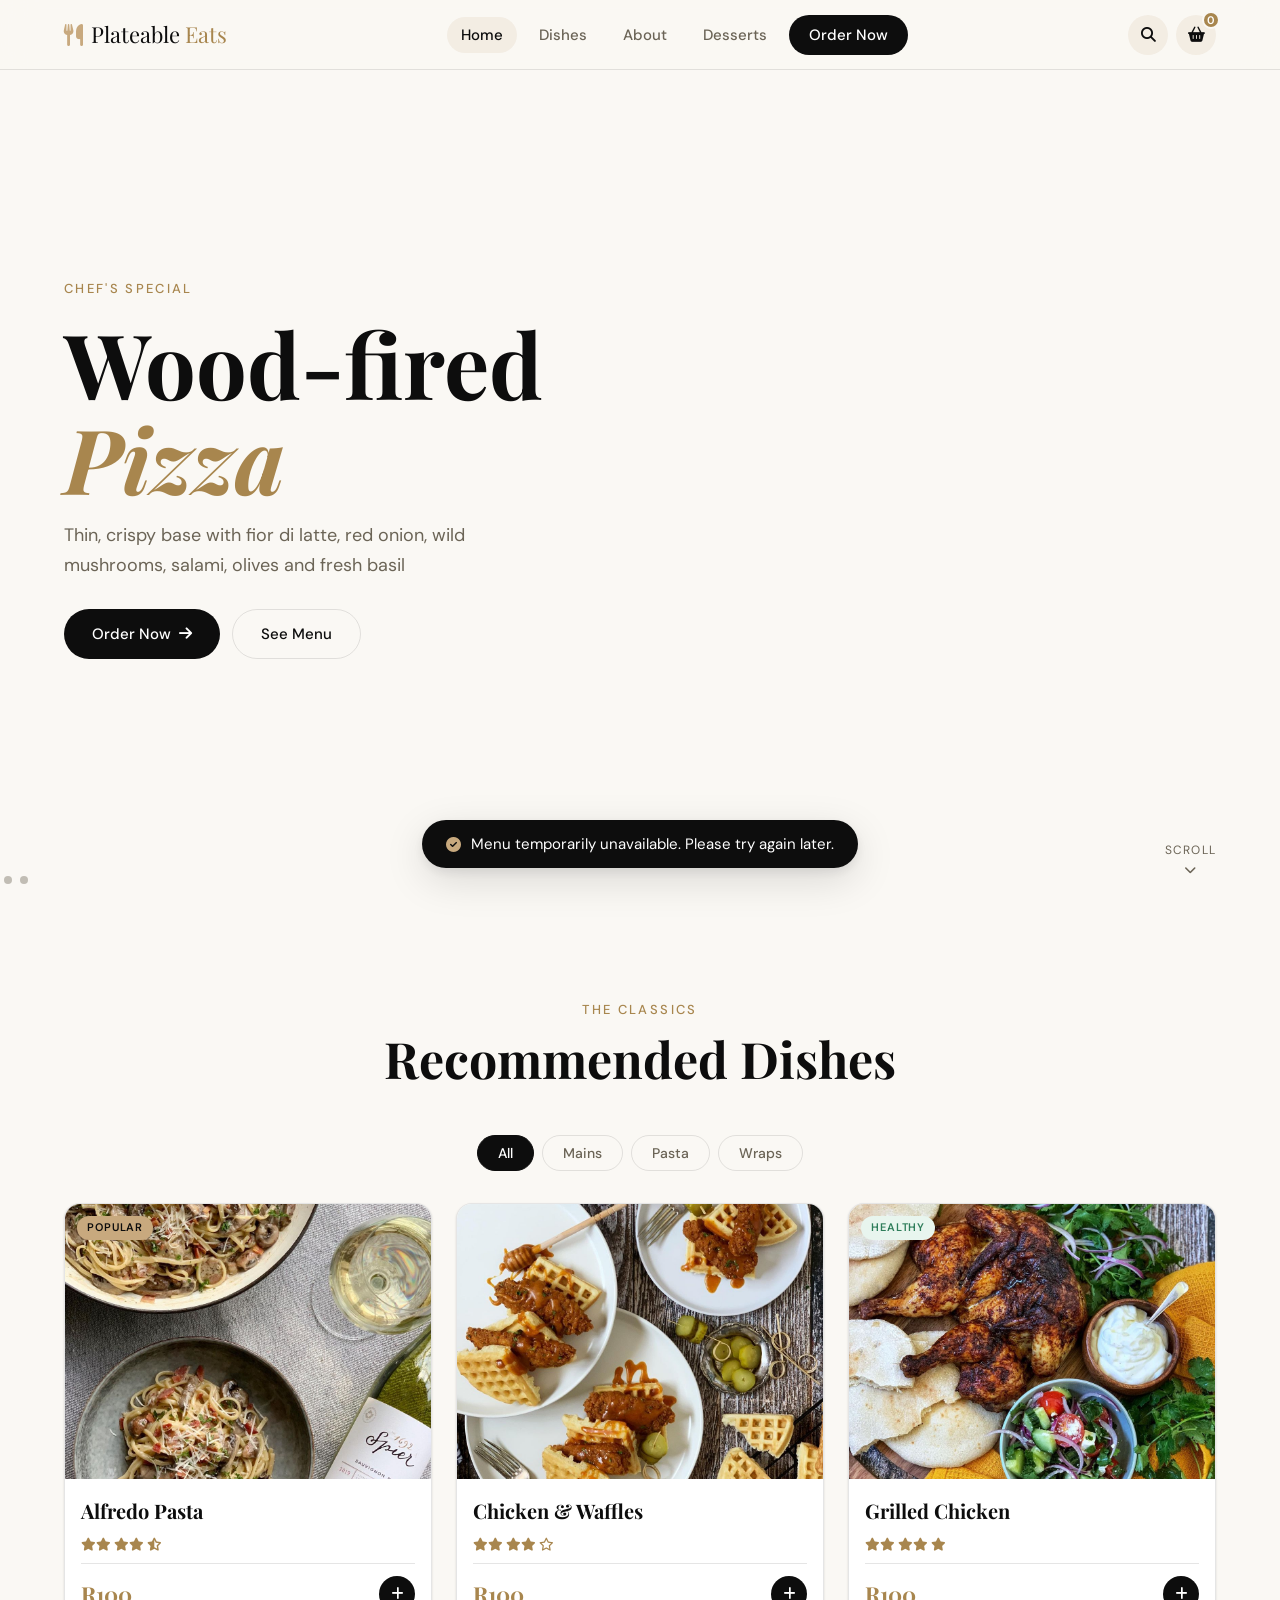
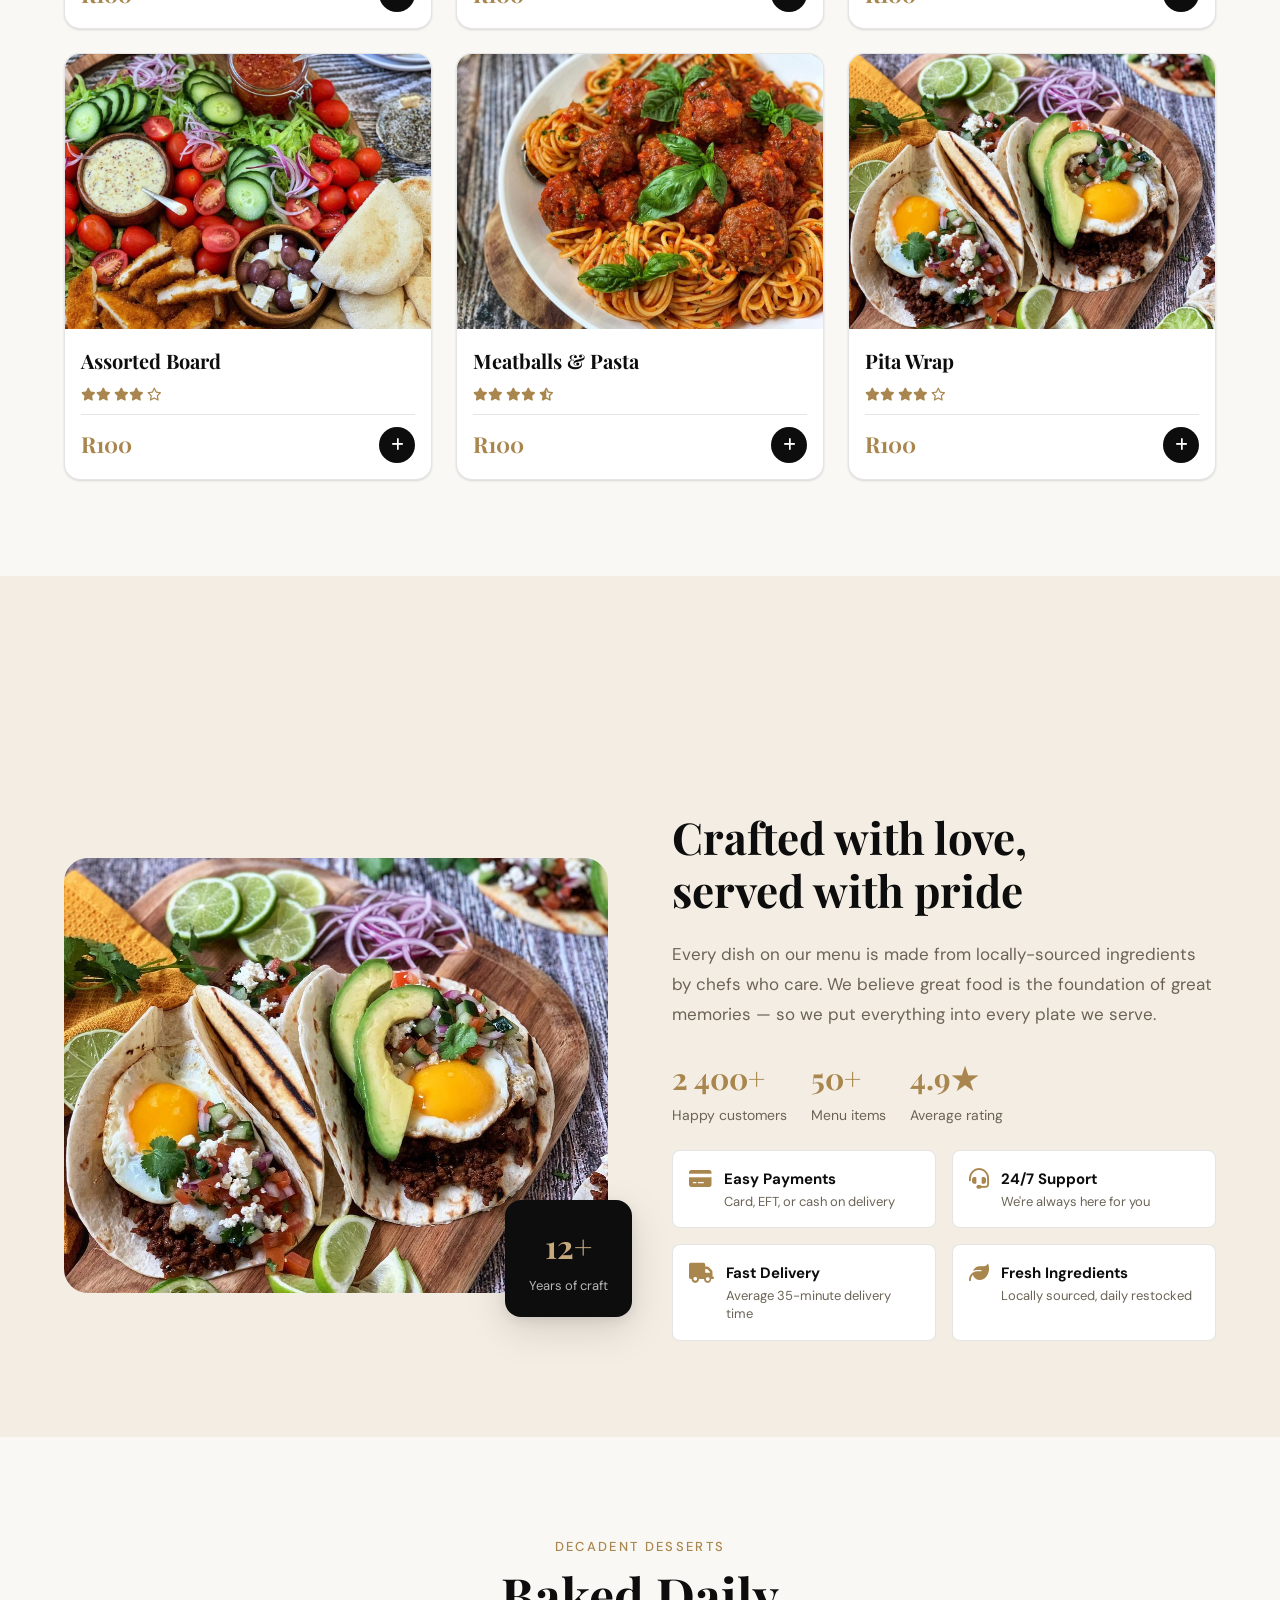
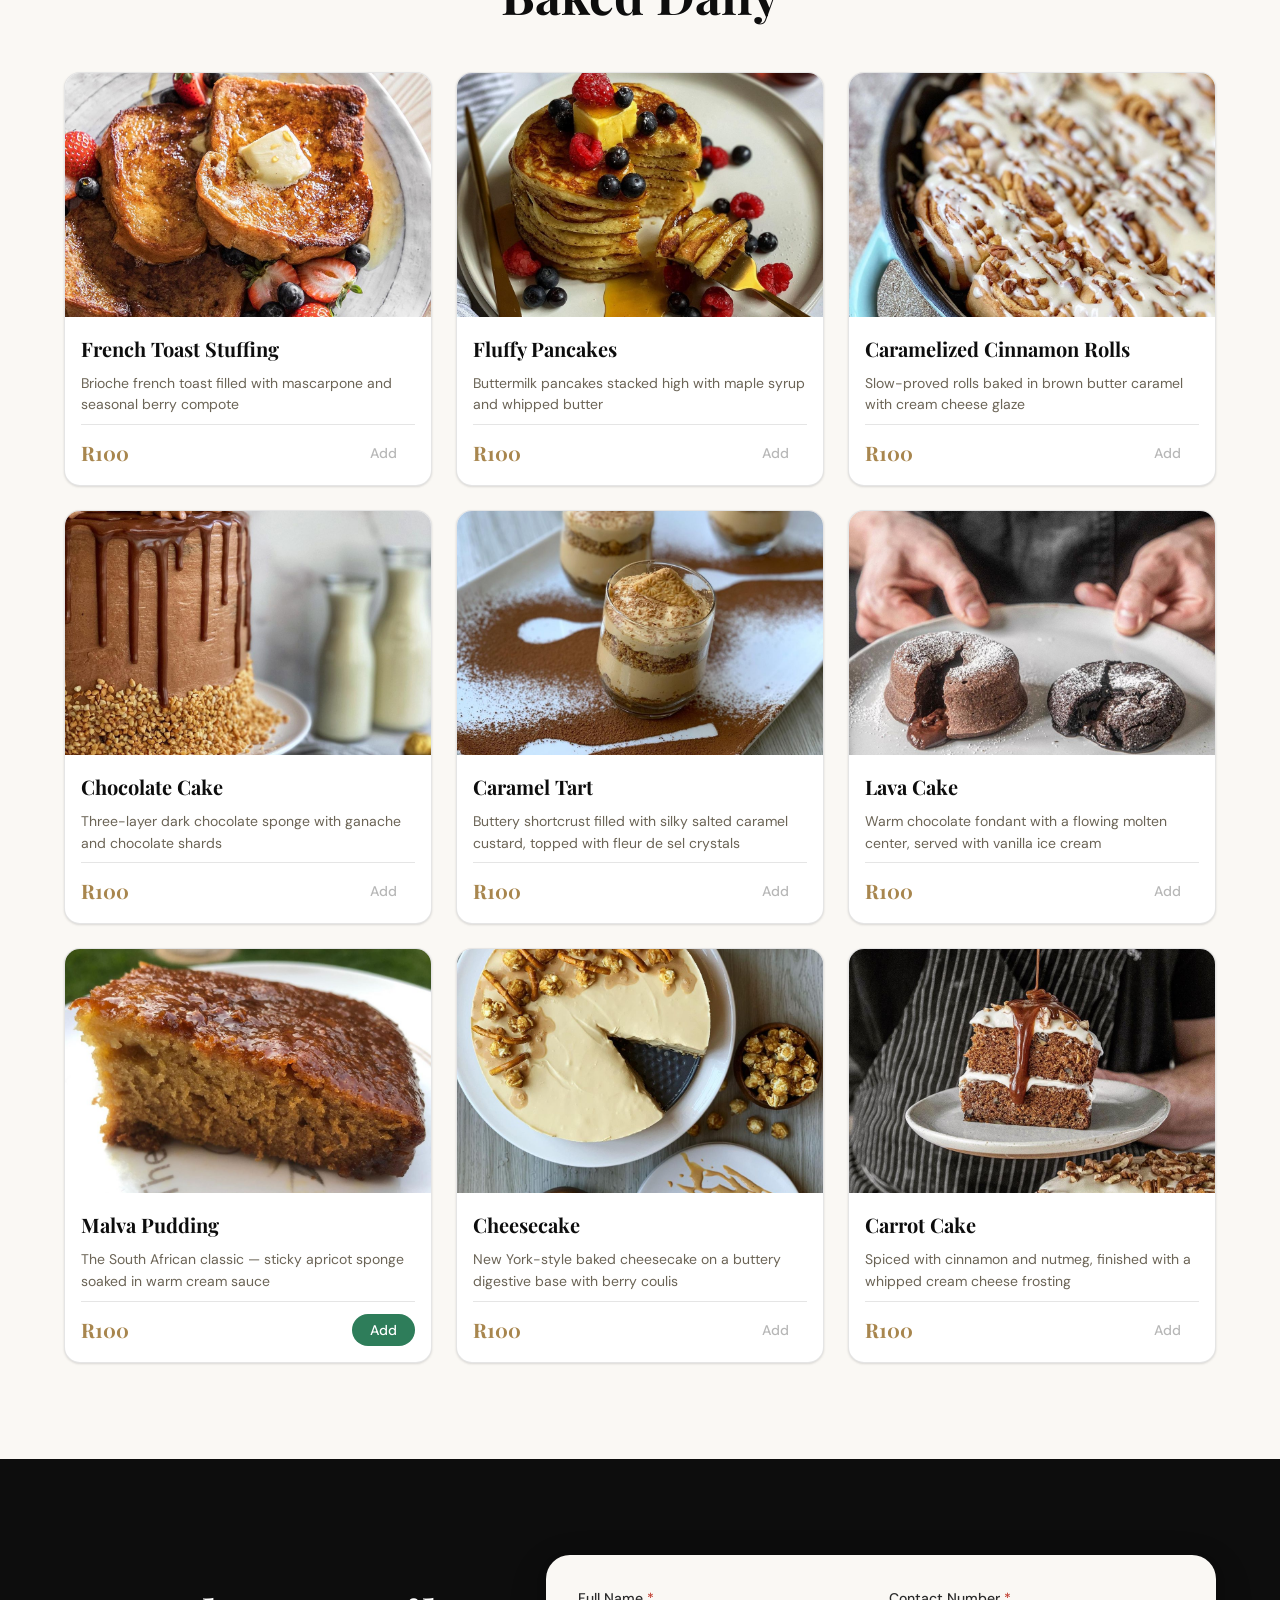
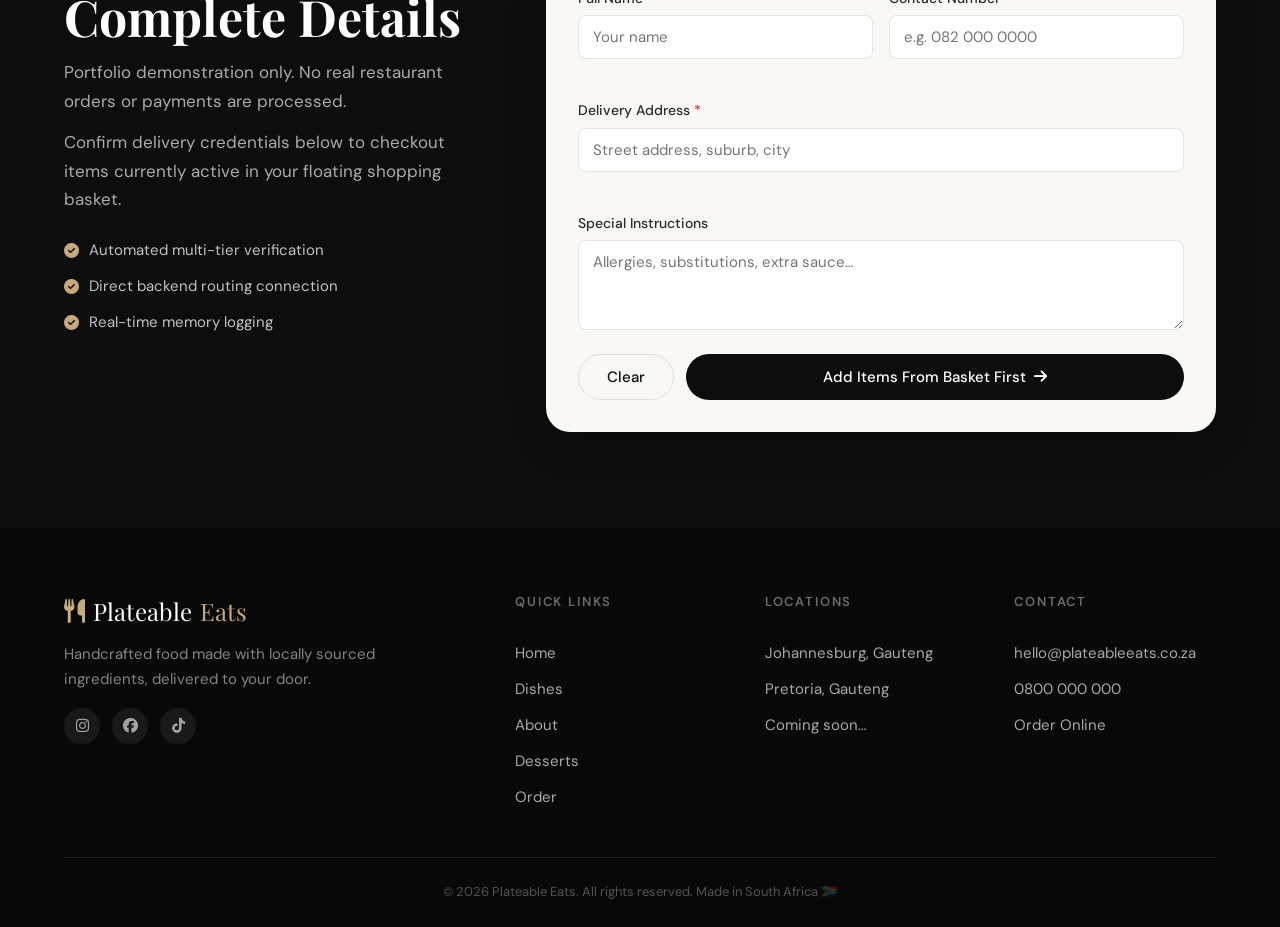
==== commit 994458d4: "feat: connect restaurant basket to persisted checkout, sync menu pricing and document Vercel deploym" ====
--- a/src/main/resources/static/index.html
+++ b/src/main/resources/static/index.html
@@ -476,6 +476,7 @@
     <div class="order__info">
       <span class="section-tag">Direct Kitchen Dispatch</span>
       <h2 class="section-title" id="order-heading">Complete Details</h2>
+      <p class="order__demo-note">Portfolio demonstration only. No real restaurant orders or payments are processed.</p>
       <p>Confirm delivery credentials below to checkout items currently active in your floating shopping basket.</p>
       <ul class="order__perks" aria-label="Order benefits">
         <li><i class="fas fa-check-circle" aria-hidden="true"></i> Automated multi-tier verification</li>
@@ -485,7 +486,8 @@
     </div>
 
     <div class="order__form-wrap">
-      <form class="order__form" id="order-form" action="results.html" method="GET" novalidate aria-label="Order form">
+      <form class="order__form" id="order-form" method="POST" novalidate aria-label="Order form">
+        <noscript>Please enable JavaScript to place a demonstration order.</noscript>
 
         <div class="form-row form-row--half">
           <div class="form-group">
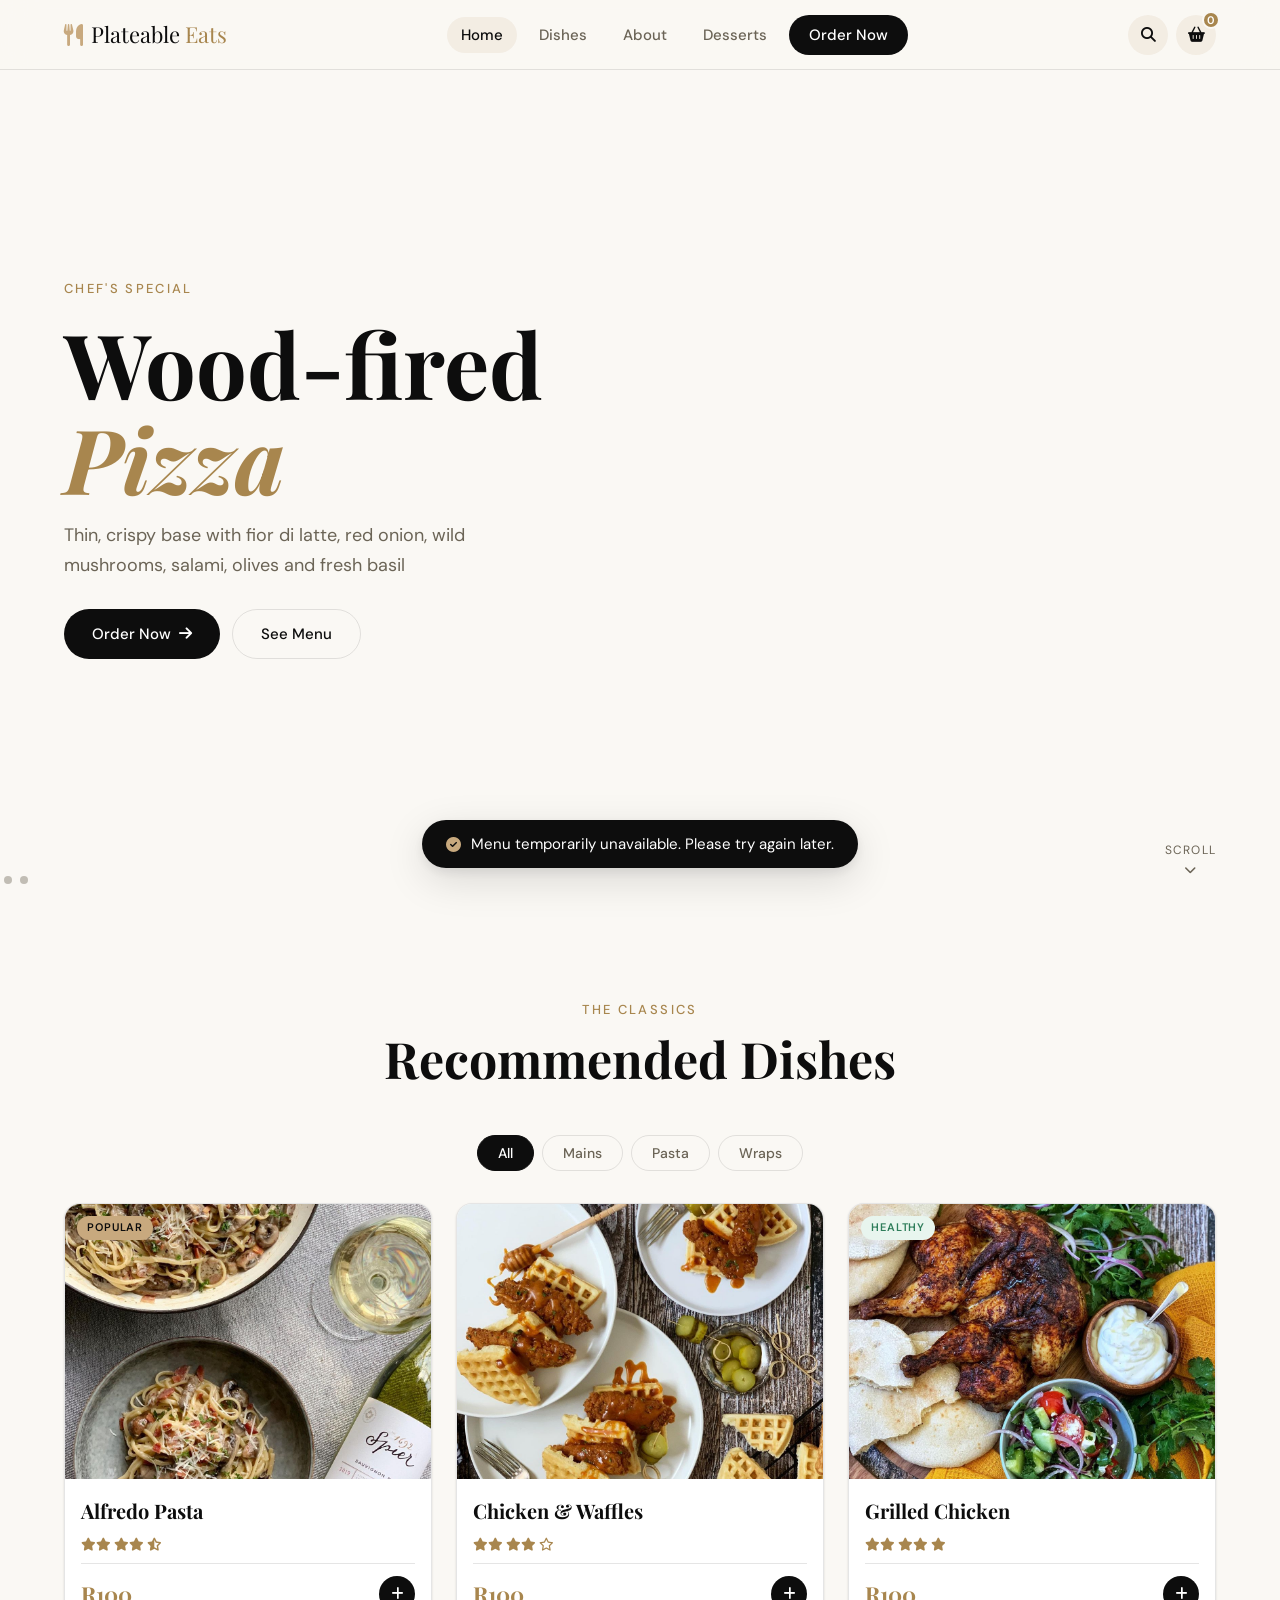
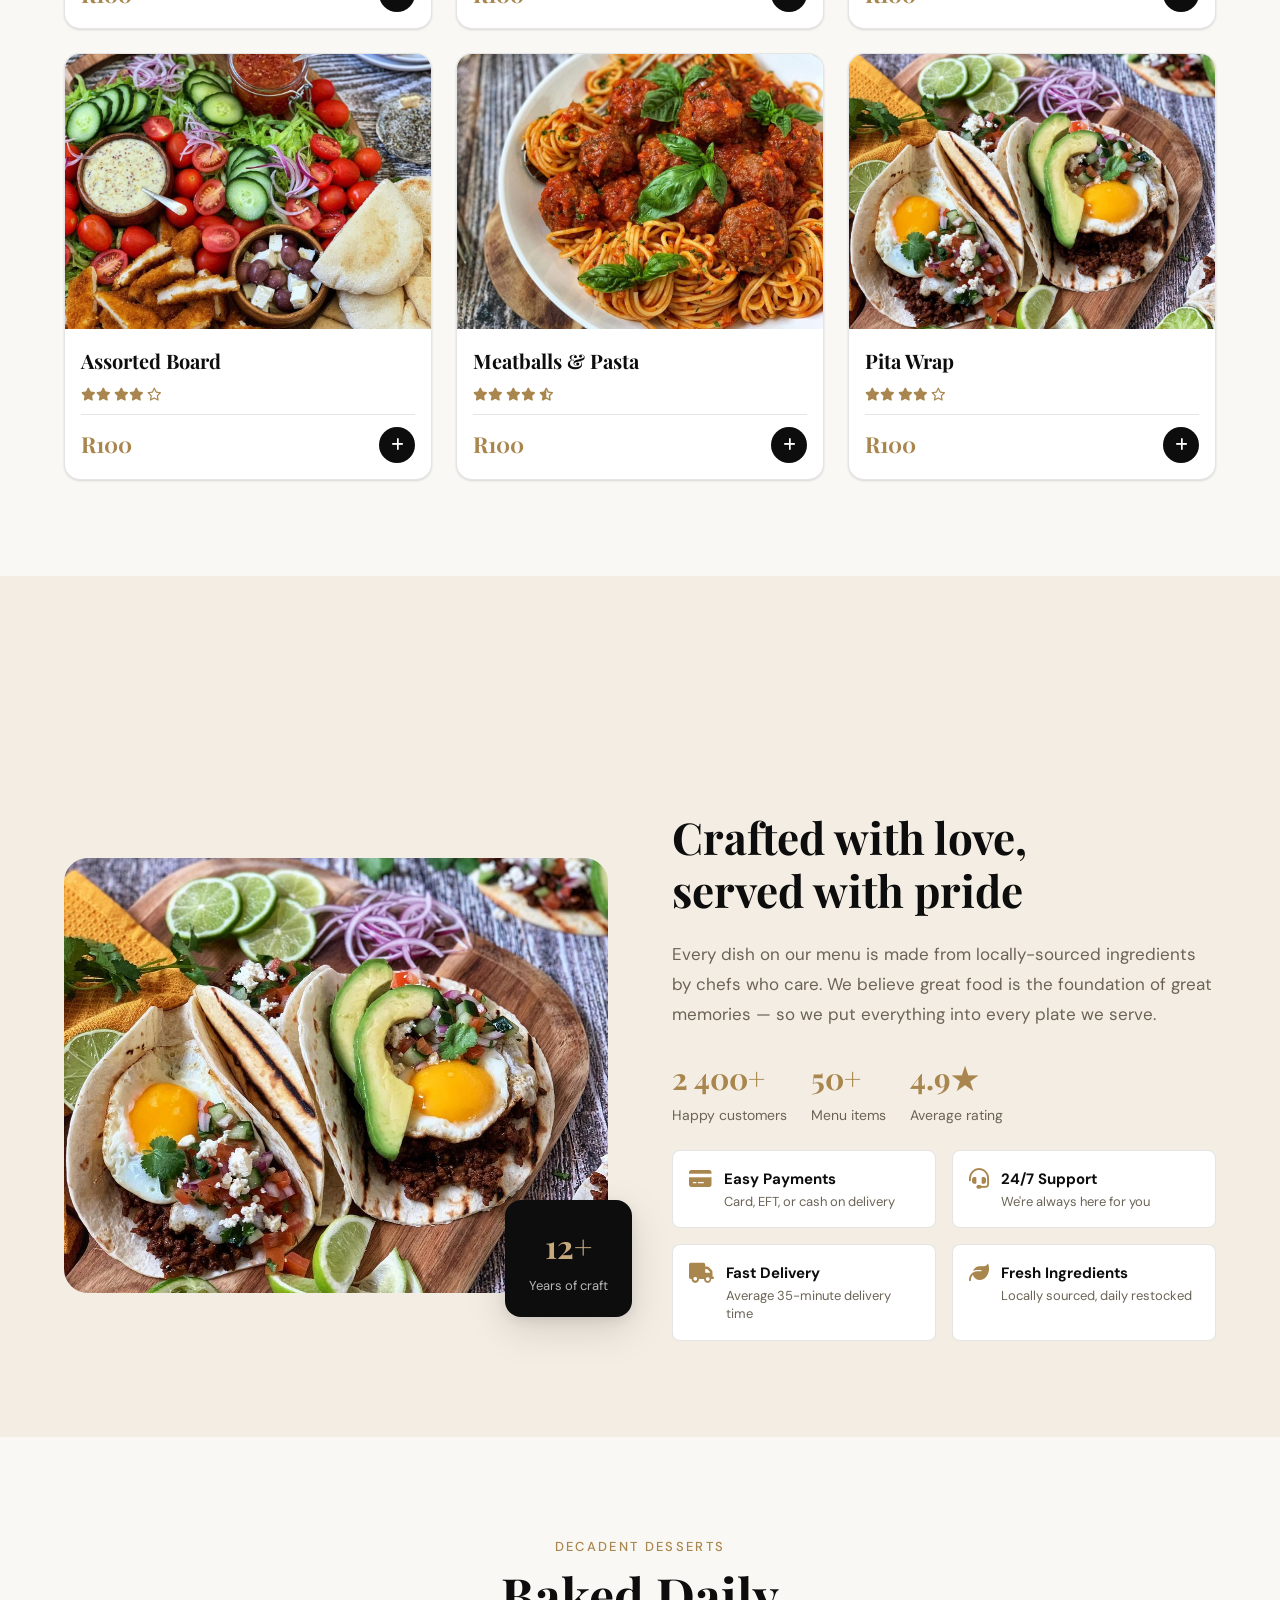
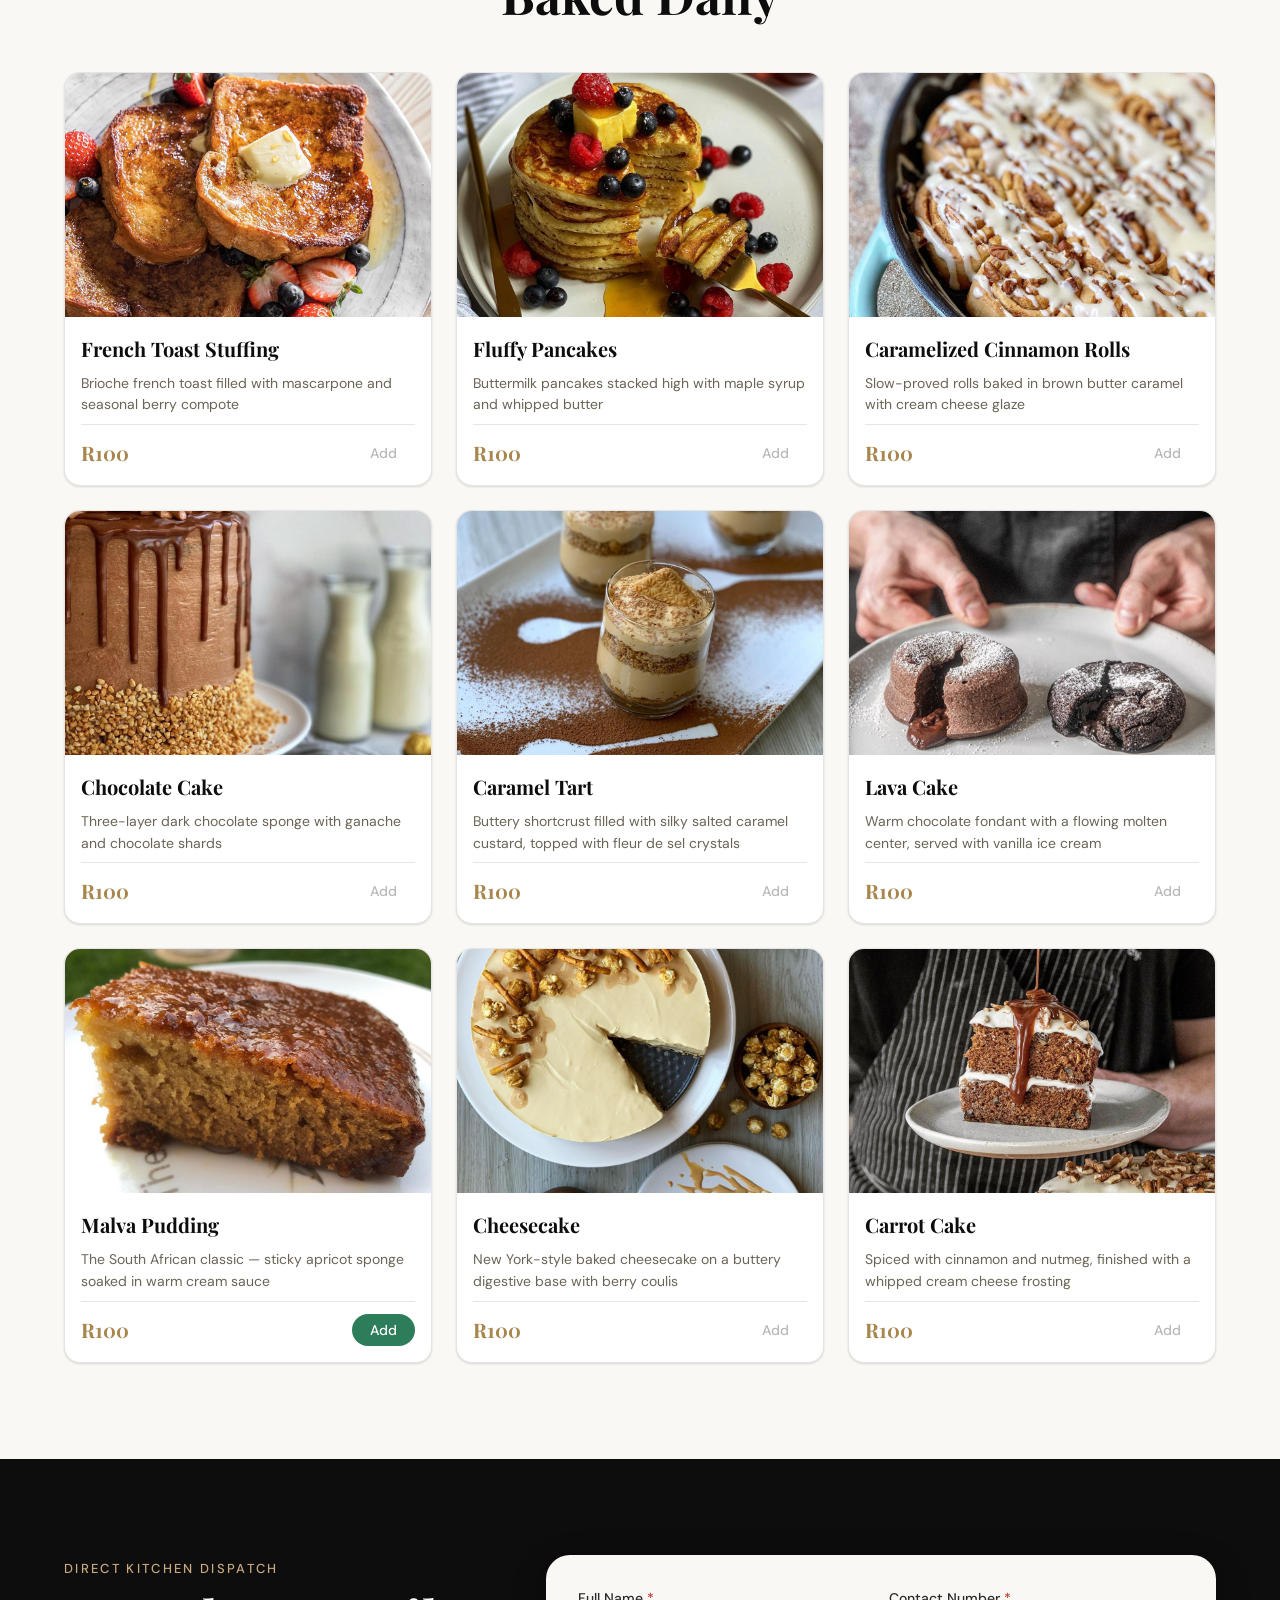
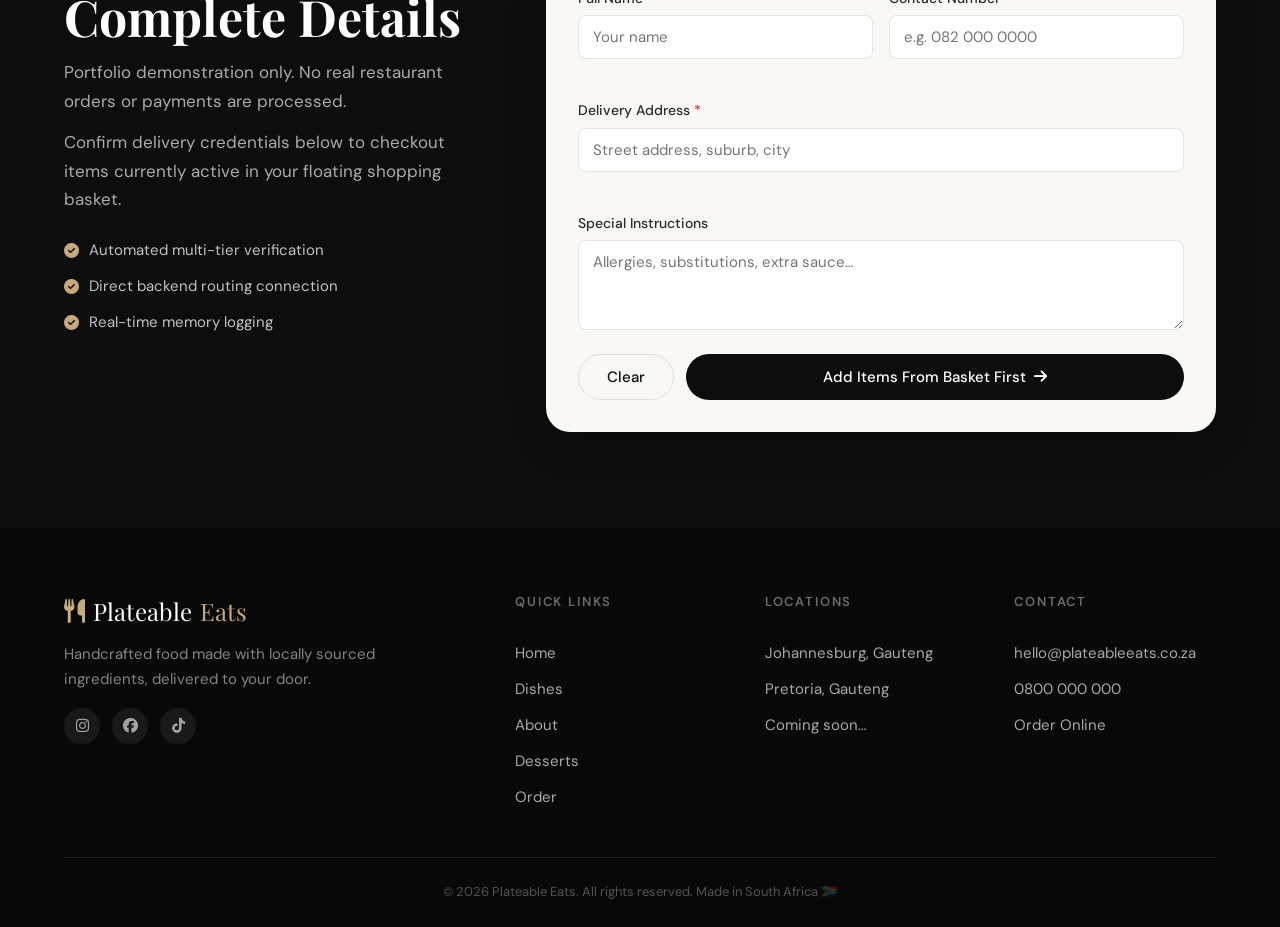
==== commit 1fd5a78f: "perf: remove blocking splash loader and duplicate stylesheet font import" ====
--- a/src/main/resources/static/index.html
+++ b/src/main/resources/static/index.html
@@ -18,13 +18,6 @@
   <link rel="stylesheet" href="css/style.css">
 </head>
 <body>
-
-<div class="loader" id="loader" aria-hidden="true">
-  <div class="loader__inner">
-    <img src="images/loader.gif" alt="Loading Plateable Eats..." class="loader__gif" width="150" height="150">
-    <span class="loader__wordmark" style="color: #0d0d0d;">Plateable<em> Eats</em></span>
-  </div>
-</div>
 
 <header class="header" id="header" role="banner">
   <a href="#home" class="header__logo" aria-label="Plateable Eats homepage">
--- a/src/main/resources/static/css/style.css
+++ b/src/main/resources/static/css/style.css
@@ -4,7 +4,6 @@
    ===================================================== */
 
 /* ---- 1. DESIGN TOKENS ---- */
-@import url('https://fonts.googleapis.com/css2?family=Playfair+Display:ital,wght@0,700;0,900;1,700&family=DM+Sans:opsz,wght@9..40,300;9..40,400;9..40,500&display=swap');
 
 :root {
   /* Palette */
@@ -173,48 +172,6 @@
 }
 .btn--featured:hover {
   background: #1e5e40;
-}
-
-/* ---- 5. LOADER ---- */
-.loader {
-  position: fixed;
-  inset: 0;
-  z-index: 9999;
-  background: #ffffff; /* Matches the white canvas background of loader.gif */
-  display: flex;
-  align-items: center;
-  justify-content: center;
-  transition: opacity 0.6s cubic-bezier(0.4, 0, 0.2, 1),
-  visibility 0.6s cubic-bezier(0.4, 0, 0.2, 1);
-}
-
-.loader.hidden {
-  opacity: 0;
-  visibility: hidden;
-  pointer-events: none;
-}
-
-.loader__inner {
-  display: flex;
-  flex-direction: column;
-  align-items: center;
-  gap: 2rem;
-}
-
-.loader__gif {
-  object-fit: contain;
-}
-
-.loader__wordmark {
-  font-family: var(--font-display);
-  font-size: 3rem;
-  font-weight: 700;
-  letter-spacing: 0.02em;
-  color: #0d0d0d;
-}
-.loader__wordmark em {
-  color: var(--clr-gold-dark);
-  font-style: normal;
 }
 
 /* ---- 6. HEADER ---- */
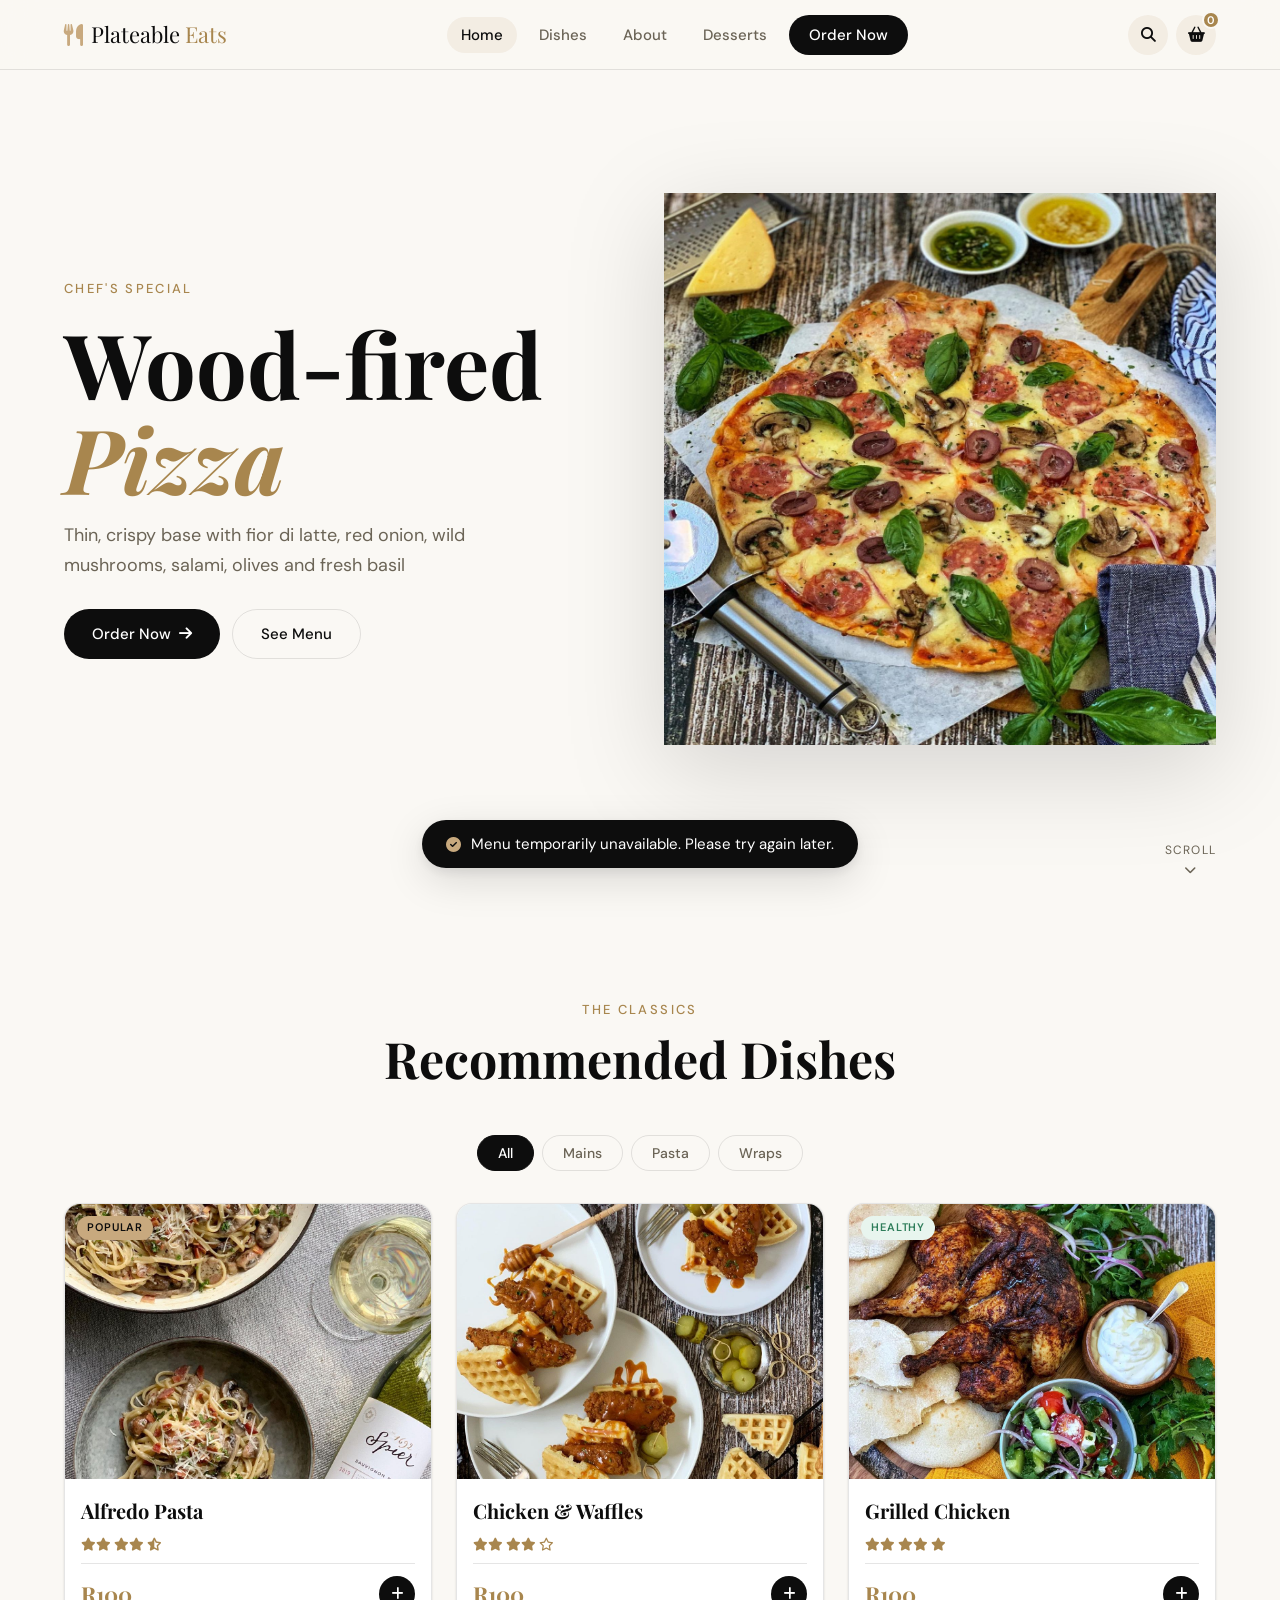
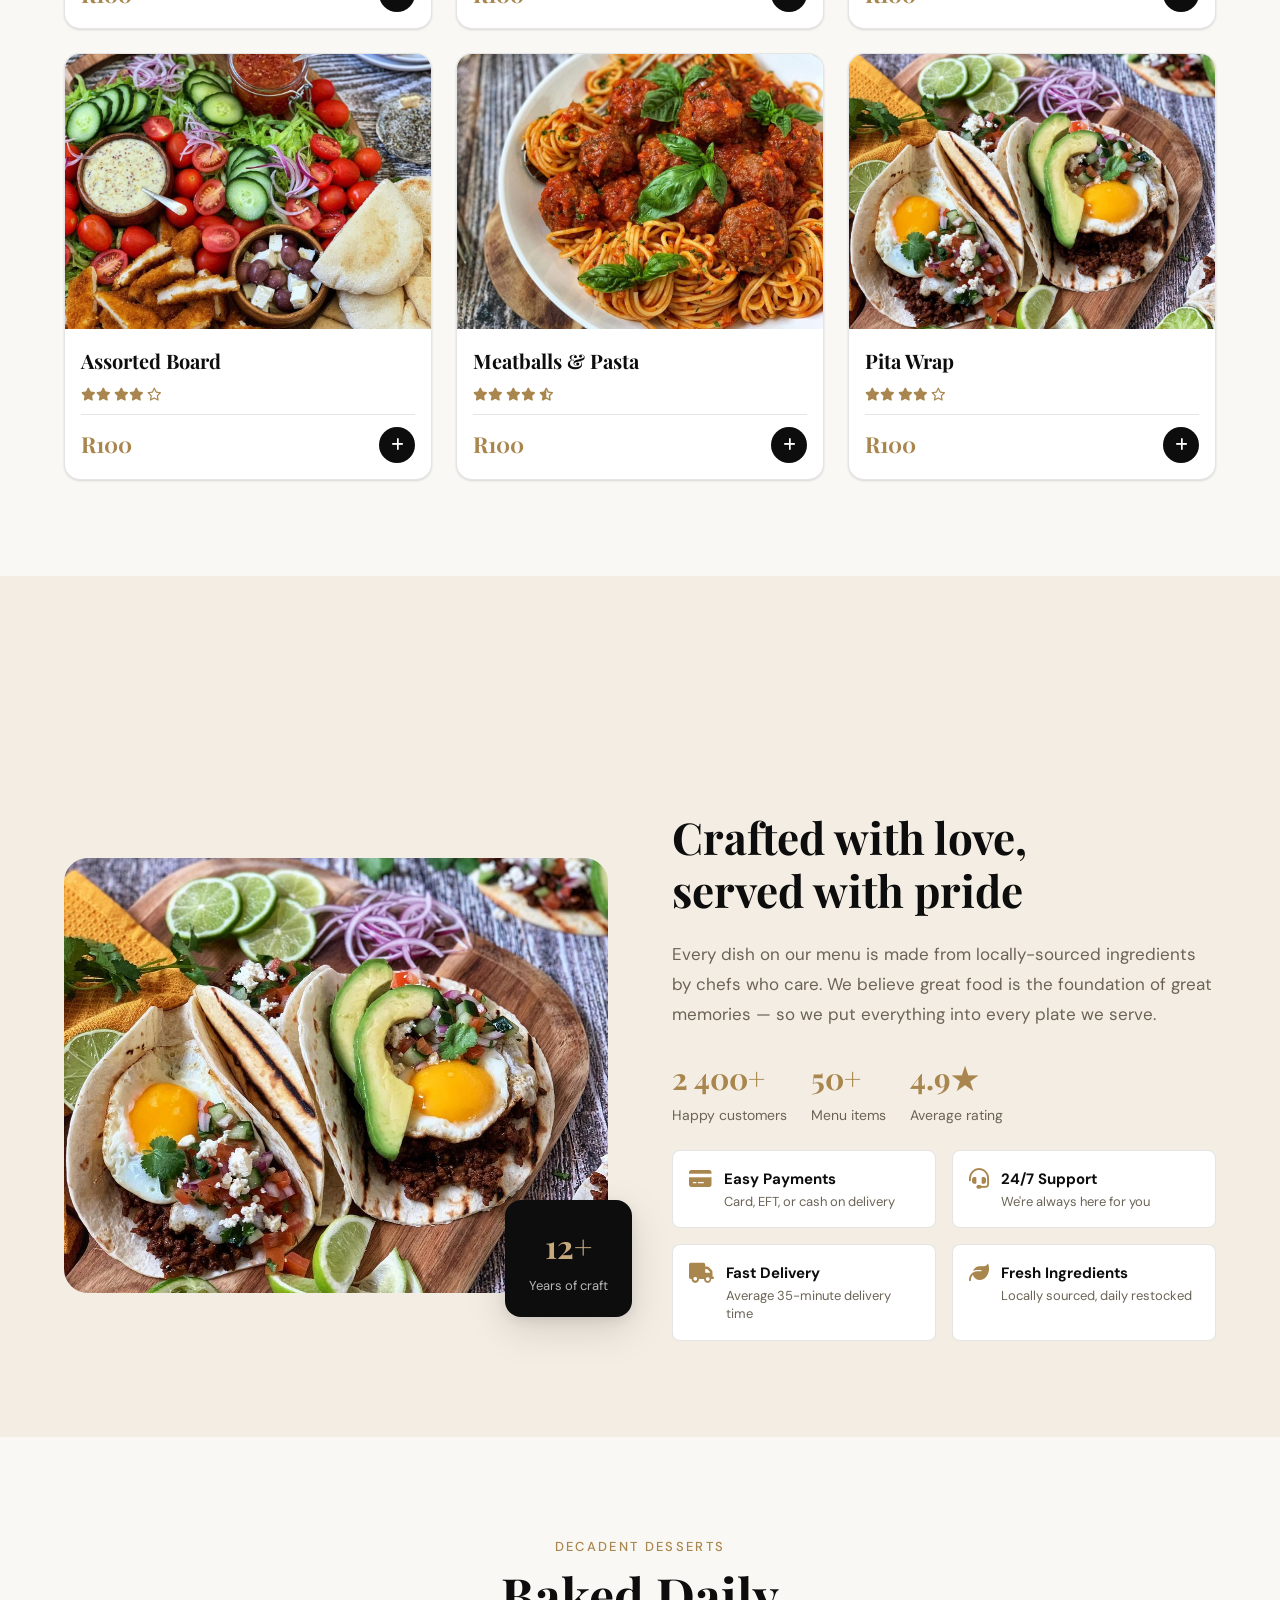
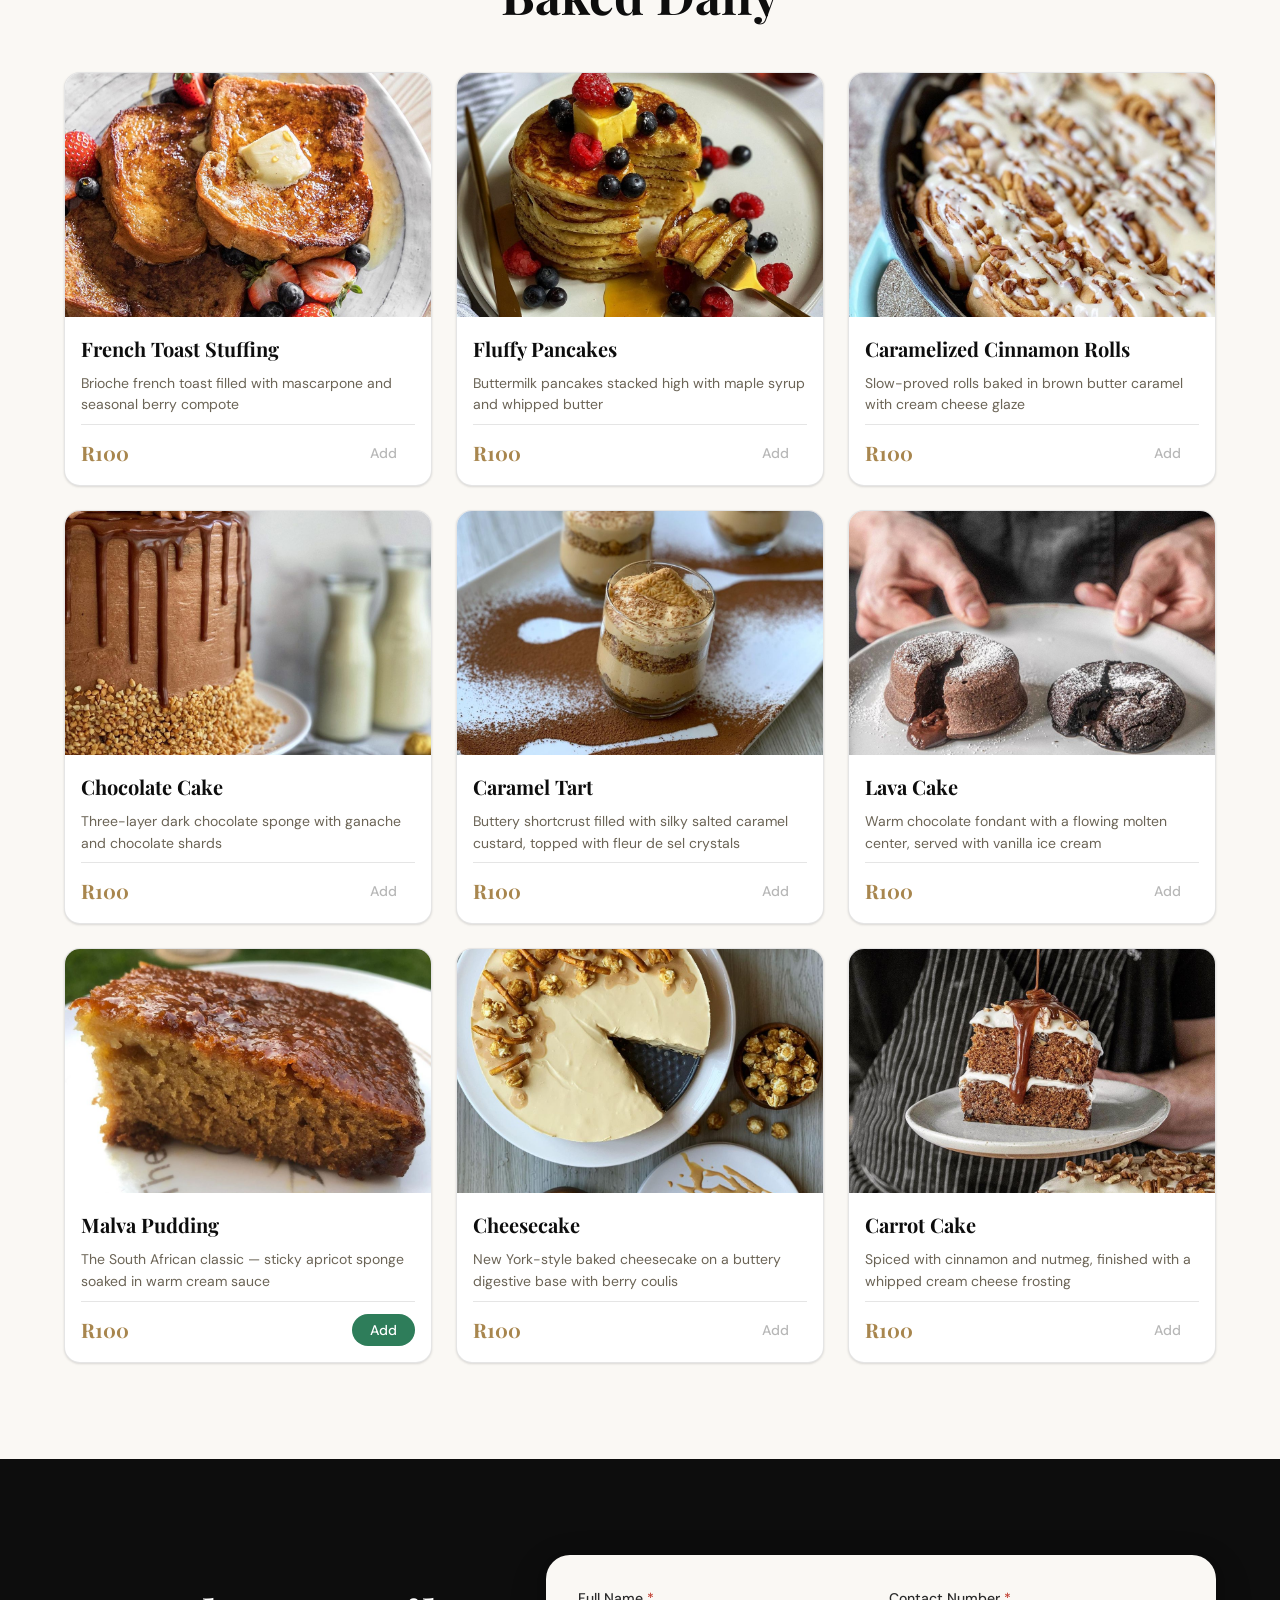
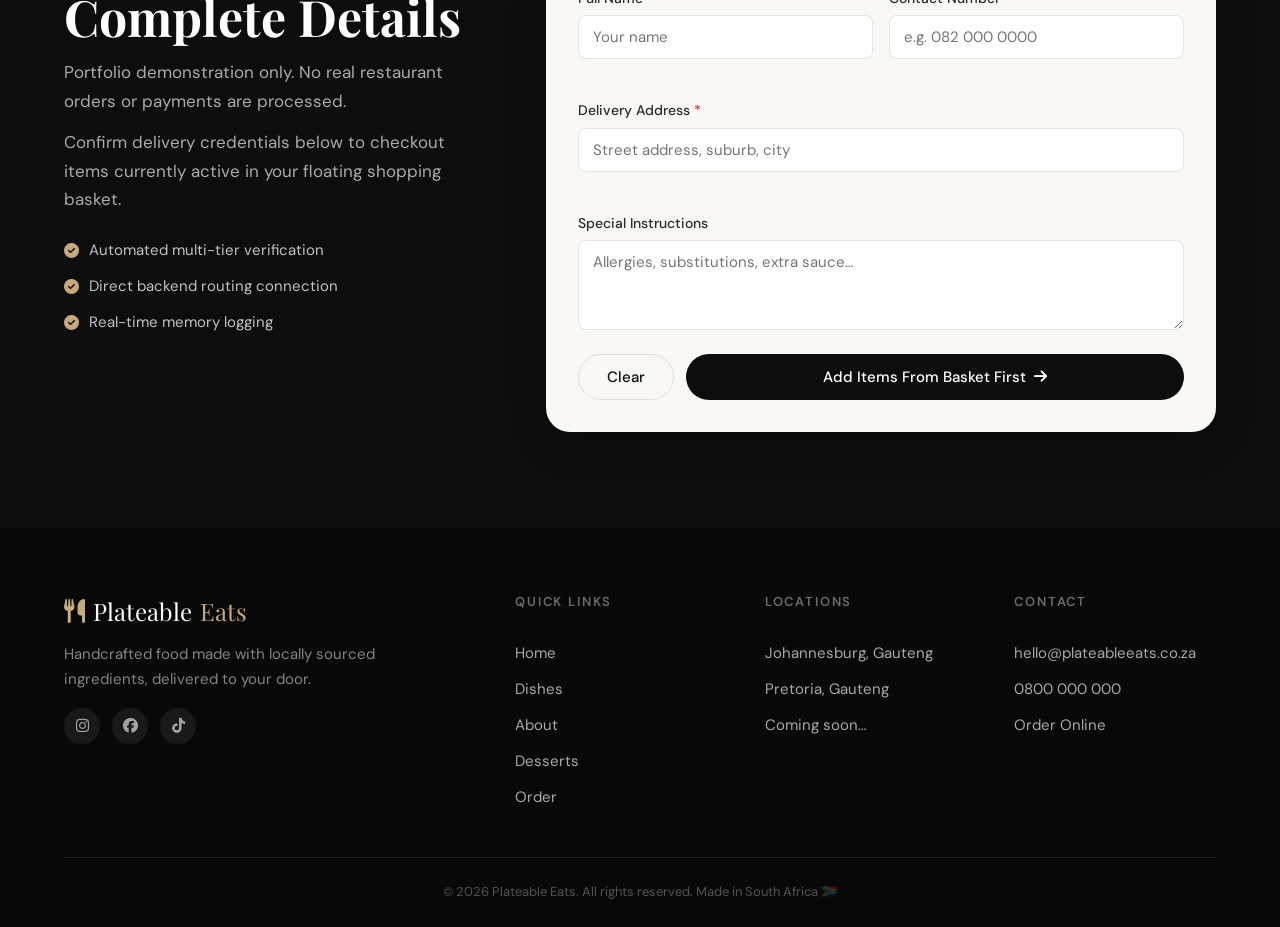
==== commit ac4c78de: "fix: show mobile hero immediately with resilient carousel and accessible slide controls" ====
--- a/src/main/resources/static/index.html
+++ b/src/main/resources/static/index.html
@@ -13,7 +13,6 @@
   <link rel="preconnect" href="https://fonts.googleapis.com">
   <link rel="preconnect" href="https://fonts.gstatic.com" crossorigin>
   <link href="https://fonts.googleapis.com/css2?family=Playfair+Display:ital,wght@0,700;0,900;1,700&family=DM+Sans:wght@300;400;500&display=swap" rel="stylesheet">
-  <link rel="stylesheet" href="https://unpkg.com/swiper/swiper-bundle.min.css">
   <link rel="stylesheet" href="https://cdnjs.cloudflare.com/ajax/libs/font-awesome/6.4.0/css/all.min.css">
   <link rel="stylesheet" href="css/style.css">
 </head>
@@ -62,10 +61,10 @@
 </div>
 
 <section class="hero" id="home" aria-label="Featured dishes">
-  <div class="swiper hero__slider">
-    <div class="swiper-wrapper">
-
-      <div class="swiper-slide hero__slide">
+  <div class="hero__slider">
+    <div class="hero__slides">
+
+      <div class="hero__slide is-active" role="group" aria-label="Featured dish 1 of 3">
         <div class="hero__content">
           <span class="hero__tag">Chef's Special</span>
           <h1 class="hero__title">Wood-fired<br><em>Pizza</em></h1>
@@ -80,7 +79,7 @@
         </div>
       </div>
 
-      <div class="swiper-slide hero__slide">
+      <div class="hero__slide" role="group" aria-label="Featured dish 2 of 3" aria-hidden="true">
         <div class="hero__content">
           <span class="hero__tag">Chef's Special</span>
           <h1 class="hero__title">Butternut<br><em>Bisque</em></h1>
@@ -95,7 +94,7 @@
         </div>
       </div>
 
-      <div class="swiper-slide hero__slide">
+      <div class="hero__slide" role="group" aria-label="Featured dish 3 of 3" aria-hidden="true">
         <div class="hero__content">
           <span class="hero__tag">Chef's Special</span>
           <h1 class="hero__title">Beef<br><em>Pot Pie</em></h1>
@@ -111,7 +110,11 @@
       </div>
 
     </div>
-    <div class="swiper-pagination hero__pagination"></div>
+    <div class="hero__pagination" role="group" aria-label="Select featured dish">
+      <button type="button" class="hero__dot is-active" aria-label="Show featured pizza" aria-current="true"></button>
+      <button type="button" class="hero__dot" aria-label="Show featured bisque"></button>
+      <button type="button" class="hero__dot" aria-label="Show featured pot pie"></button>
+    </div>
   </div>
 
   <div class="hero__scroll-hint" aria-hidden="true">
@@ -590,7 +593,6 @@
   </div>
 </div>
 
-<script src="https://unpkg.com/swiper/swiper-bundle.min.js"></script>
 <script src="script/script.js"></script>
 </body>
 </html>
--- a/src/main/resources/static/css/style.css
+++ b/src/main/resources/static/css/style.css
@@ -459,19 +459,6 @@
   z-index: 10;
 }
 
-.swiper-pagination-bullet {
-  width: 0.8rem;
-  height: 0.8rem;
-  background: var(--clr-muted);
-  opacity: 0.4;
-  transition: width var(--t-base), opacity var(--t-base);
-  border-radius: var(--r-full);
-}
-.swiper-pagination-bullet-active {
-  width: 2.4rem;
-  opacity: 1;
-  background: var(--clr-gold-dark);
-}
 
 .hero__scroll-hint {
   position: absolute;
@@ -491,6 +478,40 @@
   0%, 100% { transform: translateY(0); opacity: .7; }
   50%       { transform: translateY(6px); opacity: 1; }
 }
+
+
+/* The hero must render without an external carousel script or network request. */
+.hero__slider {
+  flex: 1;
+  width: 100%;
+  position: relative;
+  min-width: 0;
+}
+.hero__slides { width: 100%; }
+.hero__slide:not(.is-active) { display: none; }
+.hero__slide.is-active { display: grid; }
+.hero__pagination {
+  display: flex;
+  align-items: center;
+  gap: 0.8rem;
+}
+.hero__dot {
+  width: 0.9rem;
+  height: 0.9rem;
+  border-radius: 99px;
+  padding: 0;
+  border: 0;
+  background: var(--clr-muted);
+  opacity: 0.45;
+  cursor: pointer;
+  transition: width var(--t-base), opacity var(--t-base);
+}
+.hero__dot.is-active {
+  width: 2.4rem;
+  background: var(--clr-gold-dark);
+  opacity: 1;
+}
+.hero__dot:focus-visible { outline: 2px solid var(--clr-ink); outline-offset: 4px; }
 
 /* ---- 9. DISHES ---- */
 .dishes {
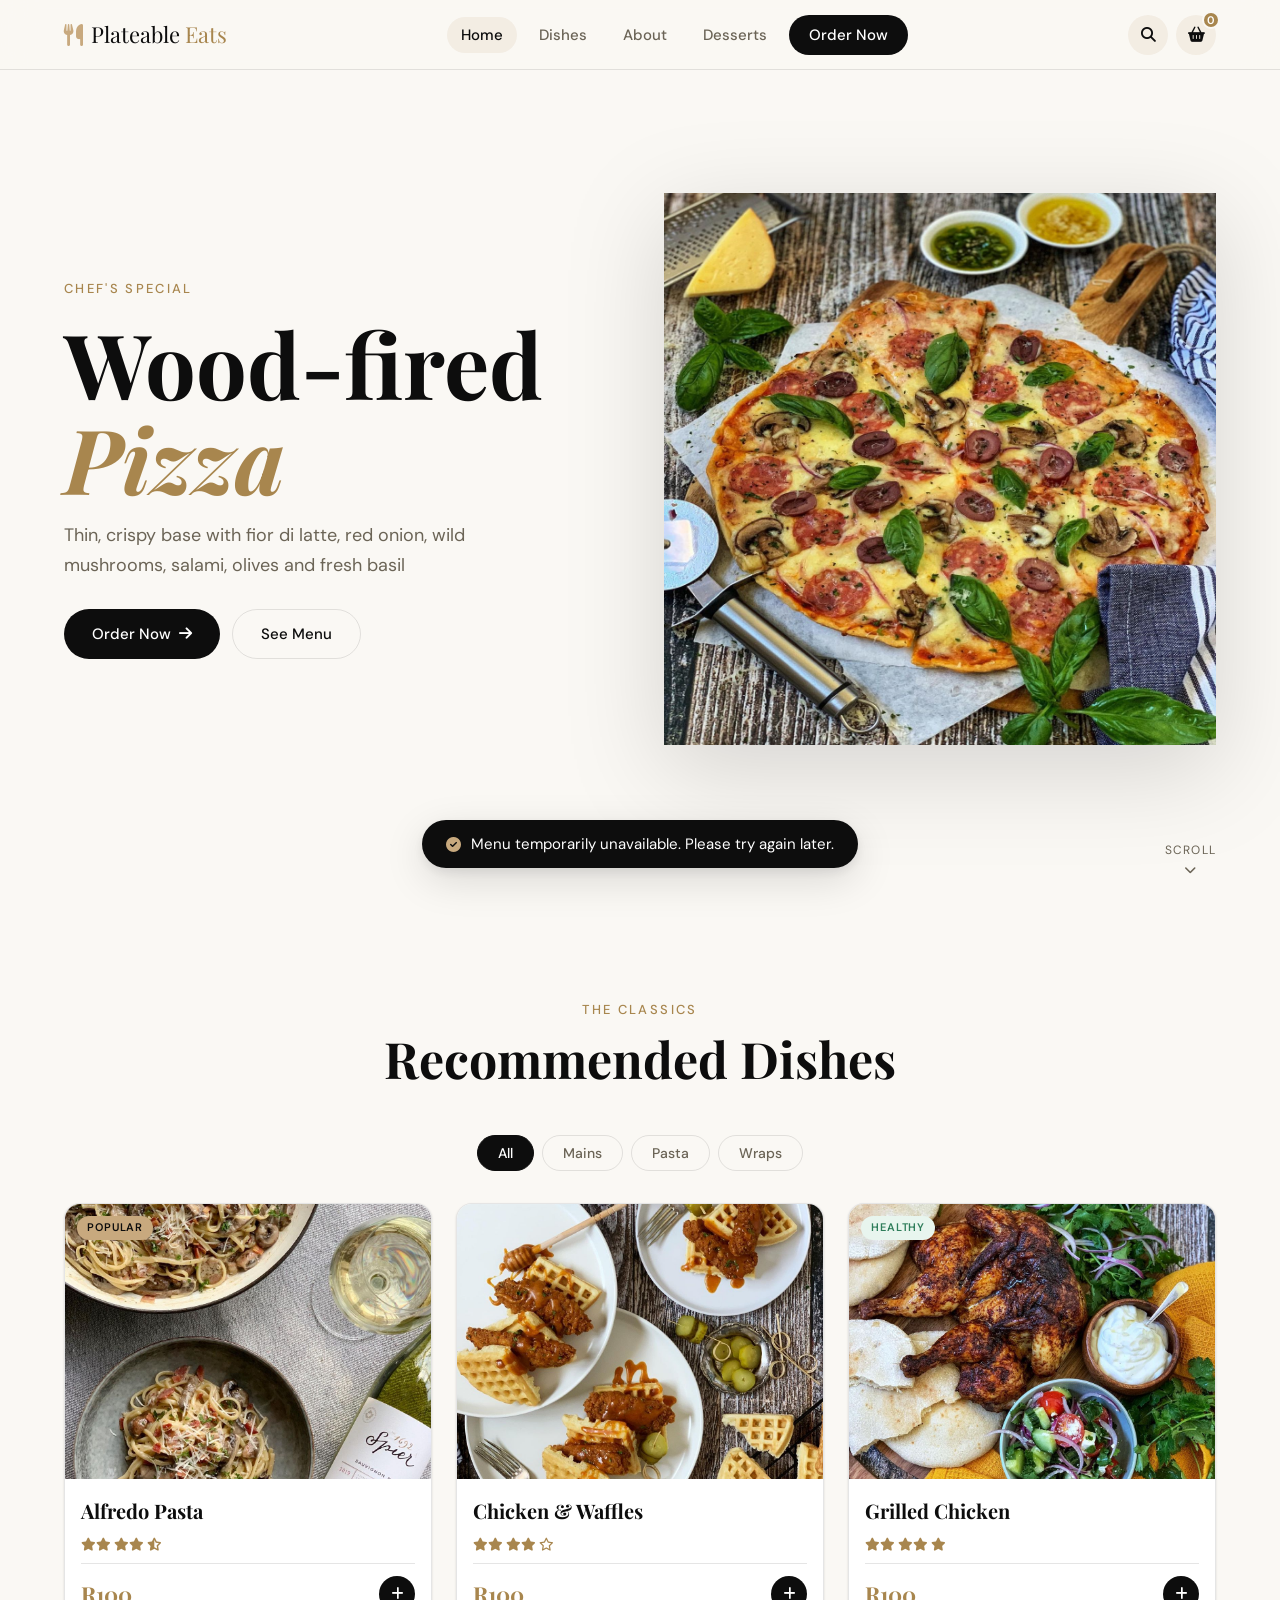
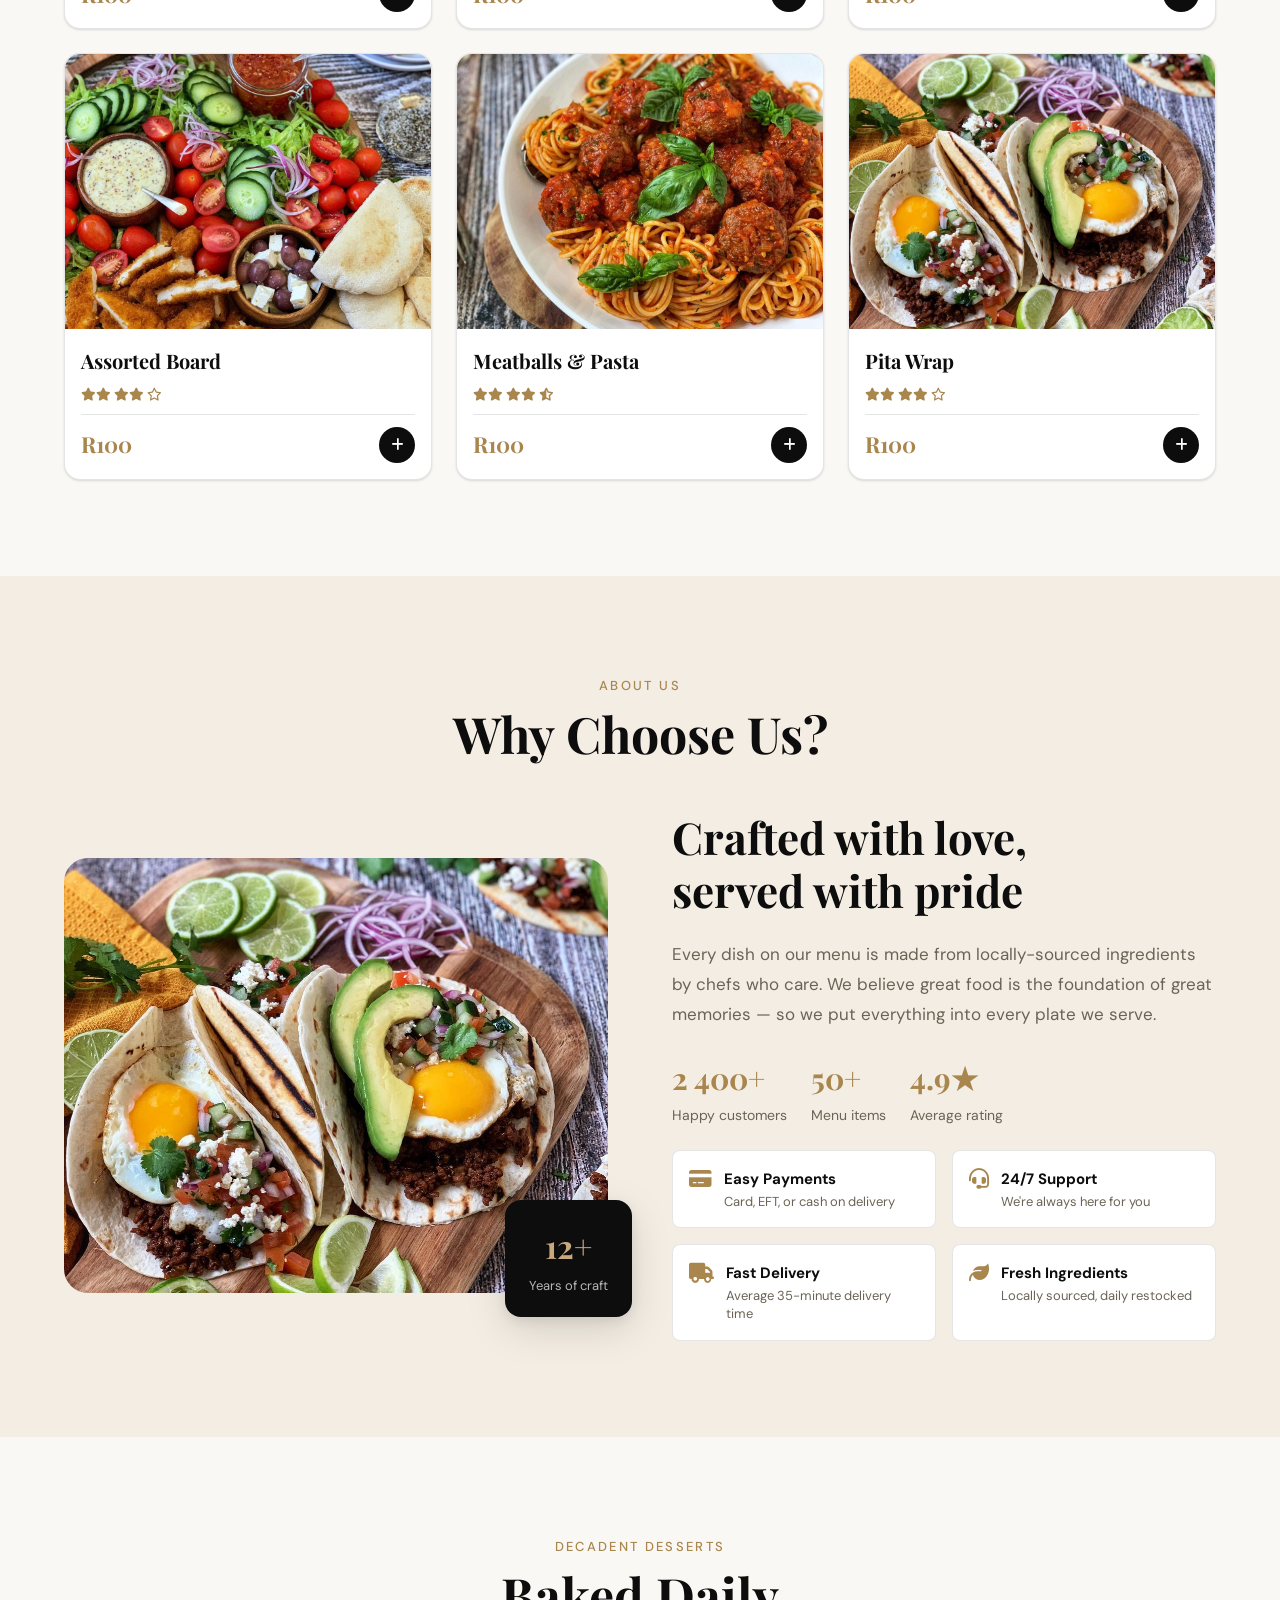
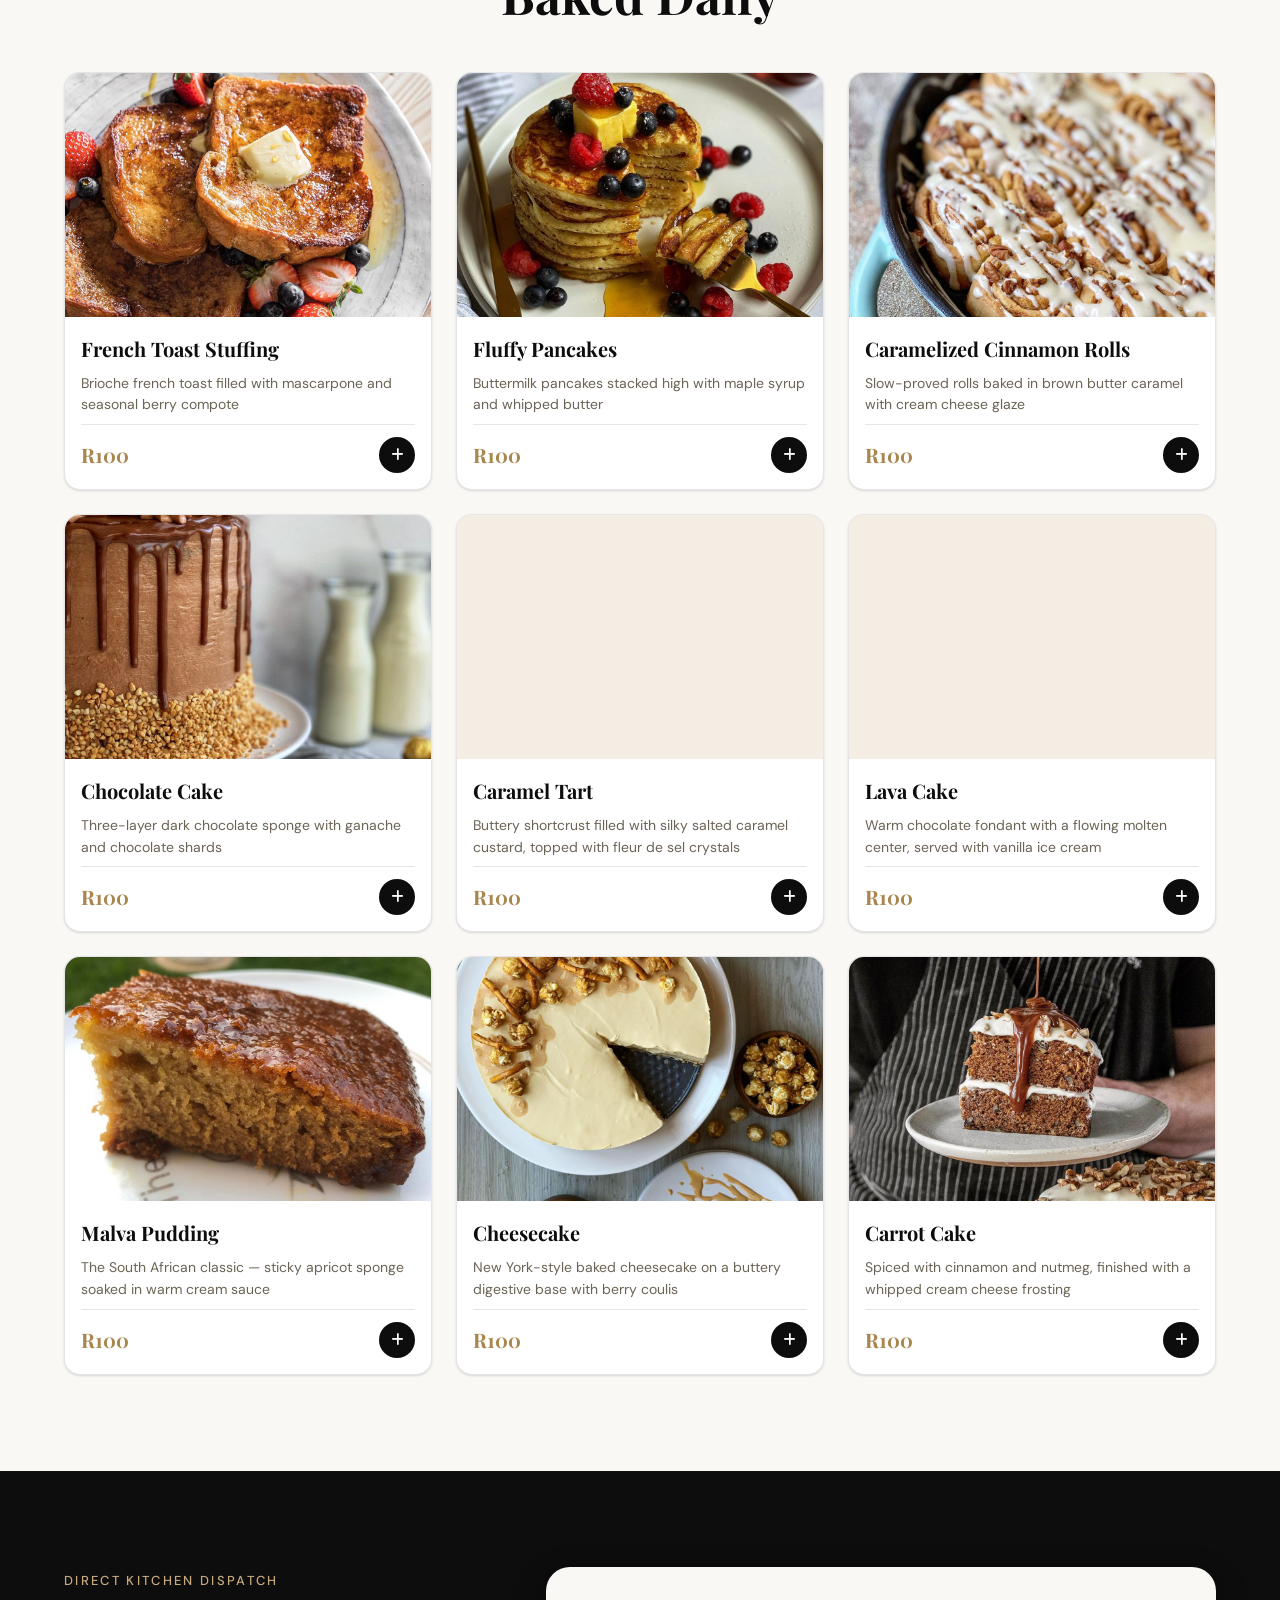
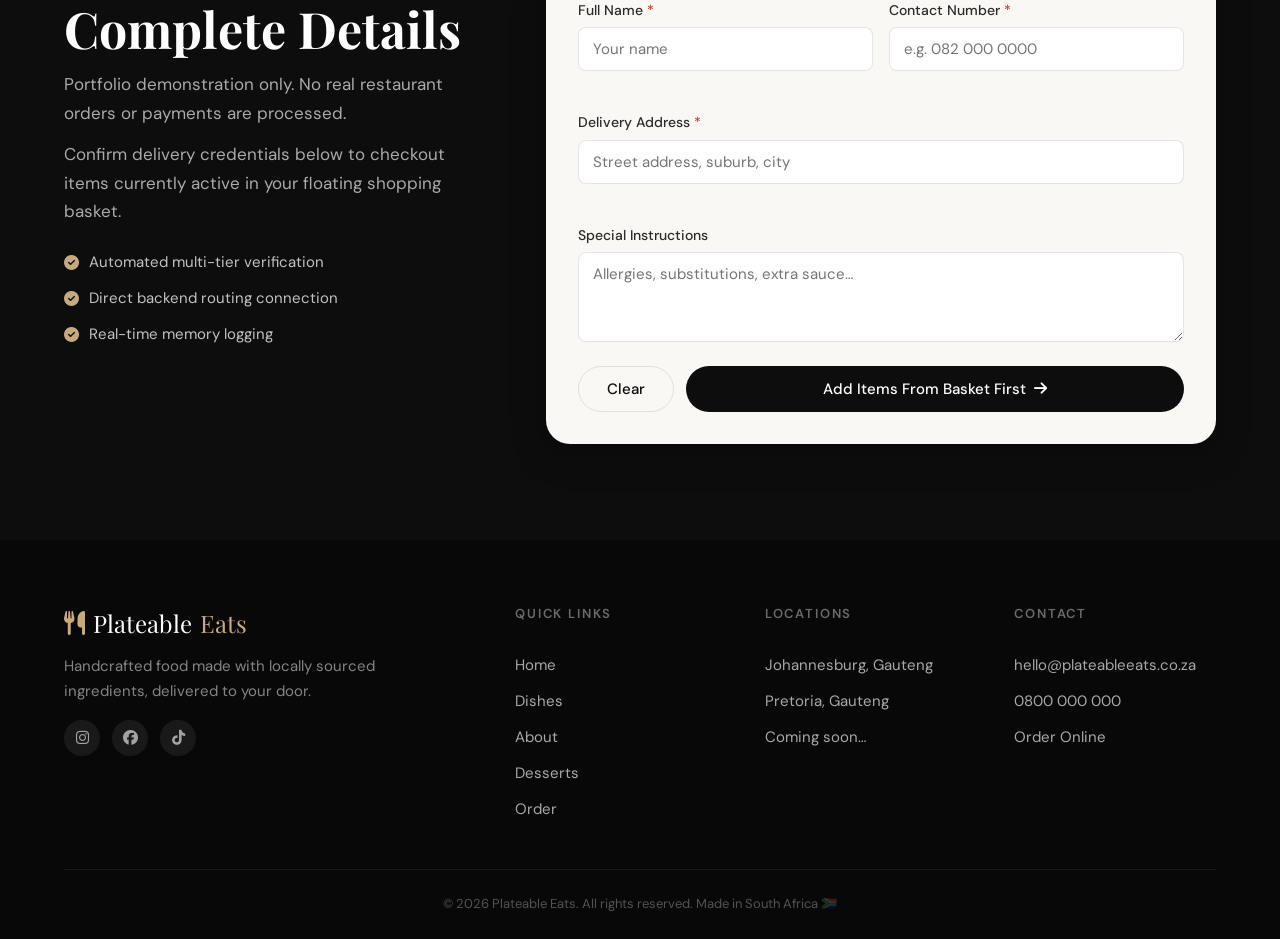
==== commit 35a6674d: "ui: use plus icons for desserts and test Vercel CDN static asset routing" ====
--- a/src/main/resources/static/index.html
+++ b/src/main/resources/static/index.html
@@ -15,8 +15,19 @@
   <link href="https://fonts.googleapis.com/css2?family=Playfair+Display:ital,wght@0,700;0,900;1,700&family=DM+Sans:wght@300;400;500&display=swap" rel="stylesheet">
   <link rel="stylesheet" href="https://cdnjs.cloudflare.com/ajax/libs/font-awesome/6.4.0/css/all.min.css">
   <link rel="stylesheet" href="css/style.css">
+  <script>
+    // The intro should always reveal the homepage at the top, not an old scroll position.
+    if (!window.location.hash && 'scrollRestoration' in history) history.scrollRestoration = 'manual';
+  </script>
 </head>
-<body>
+<body class="intro-active">
+
+<div class="loader" id="loader" aria-hidden="true">
+  <div class="loader__inner">
+    <img src="images/loader.gif" alt="Loading Plateable Eats..." class="loader__gif" width="150" height="150" fetchpriority="high">
+    <span class="loader__wordmark" style="color: #0d0d0d;">Plateable<em> Eats</em></span>
+  </div>
+</div>
 
 <header class="header" id="header" role="banner">
   <a href="#home" class="header__logo" aria-label="Plateable Eats homepage">
@@ -75,7 +86,7 @@
           </div>
         </div>
         <div class="hero__image">
-          <img src="images/Pizza.png" alt="Wood-fired pizza with fresh toppings" width="520" height="560" loading="eager">
+          <img src="images/Pizza.png" alt="Wood-fired pizza with fresh toppings" width="520" height="560" loading="eager" fetchpriority="high">
         </div>
       </div>
 
@@ -90,7 +101,7 @@
           </div>
         </div>
         <div class="hero__image">
-          <img src="images/Soup.png" alt="Roasted red pepper and butternut soup" width="520" height="560" loading="lazy">
+          <img src="images/Soup.png" alt="Roasted red pepper and butternut soup" width="520" height="560" loading="lazy" decoding="async">
         </div>
       </div>
 
@@ -105,7 +116,7 @@
           </div>
         </div>
         <div class="hero__image">
-          <img src="images/Pie.png" alt="Golden beef pot pie" width="520" height="560" loading="lazy">
+          <img src="images/Pie.png" alt="Golden beef pot pie" width="520" height="560" loading="lazy" decoding="async">
         </div>
       </div>
 
@@ -139,7 +150,7 @@
   <ul class="dishes__grid" role="list">
     <li class="dish-card" data-category="mains" role="listitem">
       <div class="dish-card__img-wrap">
-        <img src="images/Alfredo.png" alt="Creamy Alfredo pasta" width="300" height="200" loading="lazy">
+        <img src="images/Alfredo.png" alt="Creamy Alfredo pasta" width="300" height="200" loading="lazy" decoding="async">
         <span class="dish-card__badge">Popular</span>
       </div>
       <div class="dish-card__body">
@@ -160,7 +171,7 @@
 
     <li class="dish-card" data-category="mains" role="listitem">
       <div class="dish-card__img-wrap">
-        <img src="images/Chicken and Waffles.png" alt="Crispy chicken and waffles" width="300" height="200" loading="lazy">
+        <img src="images/Chicken and Waffles.png" alt="Crispy chicken and waffles" width="300" height="200" loading="lazy" decoding="async">
       </div>
       <div class="dish-card__body">
         <h3 class="dish-card__name">Chicken & Waffles</h3>
@@ -180,7 +191,7 @@
 
     <li class="dish-card" data-category="mains" role="listitem">
       <div class="dish-card__img-wrap">
-        <img src="images/Chicken.png" alt="Grilled chicken breast" width="300" height="200" loading="lazy">
+        <img src="images/Chicken.png" alt="Grilled chicken breast" width="300" height="200" loading="lazy" decoding="async">
         <span class="dish-card__badge dish-card__badge--green">Healthy</span>
       </div>
       <div class="dish-card__body">
@@ -201,7 +212,7 @@
 
     <li class="dish-card" data-category="mains" role="listitem">
       <div class="dish-card__img-wrap">
-        <img src="images/CrumbledBoard.png" alt="Assorted charcuterie board" width="300" height="200" loading="lazy">
+        <img src="images/CrumbledBoard.png" alt="Assorted charcuterie board" width="300" height="200" loading="lazy" decoding="async">
       </div>
       <div class="dish-card__body">
         <h3 class="dish-card__name">Assorted Board</h3>
@@ -221,7 +232,7 @@
 
     <li class="dish-card" data-category="pasta" role="listitem">
       <div class="dish-card__img-wrap">
-        <img src="images/Meatballs.png" alt="Meatballs with pasta and tomato sauce" width="300" height="200" loading="lazy">
+        <img src="images/Meatballs.png" alt="Meatballs with pasta and tomato sauce" width="300" height="200" loading="lazy" decoding="async">
       </div>
       <div class="dish-card__body">
         <h3 class="dish-card__name">Meatballs & Pasta</h3>
@@ -241,7 +252,7 @@
 
     <li class="dish-card" data-category="wraps" role="listitem">
       <div class="dish-card__img-wrap">
-        <img src="images/Pita.png" alt="Pita wrap with fresh filling" width="300" height="200" loading="lazy">
+        <img src="images/Pita.png" alt="Pita wrap with fresh filling" width="300" height="200" loading="lazy" decoding="async">
       </div>
       <div class="dish-card__body">
         <h3 class="dish-card__name">Pita Wrap</h3>
@@ -269,7 +280,7 @@
 
   <div class="about__row">
     <div class="about__image">
-      <img src="images/Pita.png" alt="Chef preparing a fresh pita wrap" width="580" height="480" loading="lazy">
+      <img src="images/Pita.png" alt="Chef preparing a fresh pita wrap" width="580" height="480" loading="lazy" decoding="async">
       <div class="about__image-tag">
         <strong>12+</strong>
         <span>Years of craft</span>
@@ -339,126 +350,126 @@
 
     <article class="dessert-card">
       <div class="dessert-card__img">
-        <img src="images/FrenchToast.png" alt="French toast with cream and berries" width="380" height="260" loading="lazy">
+        <img src="images/FrenchToast.png" alt="French toast with cream and berries" width="380" height="260" loading="lazy" decoding="async">
       </div>
       <div class="dessert-card__body">
         <h3>French Toast Stuffing</h3>
         <p>Brioche french toast filled with mascarpone and seasonal berry compote</p>
         <div class="dessert-card__footer">
           <span class="price">R100</span>
-          <button class="btn btn--sm" aria-label="Add French Toast Stuffing to order">Add</button>
-        </div>
-      </div>
-    </article>
-
-    <article class="dessert-card">
-      <div class="dessert-card__img">
-        <img src="images/PanCakes.png" alt="Stack of fluffy pancakes" width="380" height="260" loading="lazy">
+          <button type="button" class="dish-card__add" aria-label="Add French Toast Stuffing to order"><i class="fas fa-plus" aria-hidden="true"></i></button>
+        </div>
+      </div>
+    </article>
+
+    <article class="dessert-card">
+      <div class="dessert-card__img">
+        <img src="images/PanCakes.png" alt="Stack of fluffy pancakes" width="380" height="260" loading="lazy" decoding="async">
       </div>
       <div class="dessert-card__body">
         <h3>Fluffy Pancakes</h3>
         <p>Buttermilk pancakes stacked high with maple syrup and whipped butter</p>
         <div class="dessert-card__footer">
           <span class="price">R100</span>
-          <button class="btn btn--sm" aria-label="Add Pancakes to order">Add</button>
-        </div>
-      </div>
-    </article>
-
-    <article class="dessert-card">
-      <div class="dessert-card__img">
-        <img src="images/CinnaRolls.png" alt="Caramelized cinnamon rolls with glaze" width="380" height="260" loading="lazy">
+          <button type="button" class="dish-card__add" aria-label="Add Pancakes to order"><i class="fas fa-plus" aria-hidden="true"></i></button>
+        </div>
+      </div>
+    </article>
+
+    <article class="dessert-card">
+      <div class="dessert-card__img">
+        <img src="images/CinnaRolls.png" alt="Caramelized cinnamon rolls with glaze" width="380" height="260" loading="lazy" decoding="async">
       </div>
       <div class="dessert-card__body">
         <h3>Caramelized Cinnamon Rolls</h3>
         <p>Slow-proved rolls baked in brown butter caramel with cream cheese glaze</p>
         <div class="dessert-card__footer">
           <span class="price">R100</span>
-          <button class="btn btn--sm" aria-label="Add Cinnamon Rolls to order">Add</button>
-        </div>
-      </div>
-    </article>
-
-    <article class="dessert-card">
-      <div class="dessert-card__img">
-        <img src="images/ChocolateCake.png" alt="Rich dark chocolate cake" width="380" height="260" loading="lazy">
+          <button type="button" class="dish-card__add" aria-label="Add Cinnamon Rolls to order"><i class="fas fa-plus" aria-hidden="true"></i></button>
+        </div>
+      </div>
+    </article>
+
+    <article class="dessert-card">
+      <div class="dessert-card__img">
+        <img src="images/ChocolateCake.png" alt="Rich dark chocolate cake" width="380" height="260" loading="lazy" decoding="async">
       </div>
       <div class="dessert-card__body">
         <h3>Chocolate Cake</h3>
         <p>Three-layer dark chocolate sponge with ganache and chocolate shards</p>
         <div class="dessert-card__footer">
           <span class="price">R100</span>
-          <button class="btn btn--sm" aria-label="Add Chocolate Cake to order">Add</button>
-        </div>
-      </div>
-    </article>
-
-    <article class="dessert-card">
-      <div class="dessert-card__img">
-        <img src="images/CaramelTart.png" alt="Caramel tart with sea salt" width="380" height="260" loading="lazy">
+          <button type="button" class="dish-card__add" aria-label="Add Chocolate Cake to order"><i class="fas fa-plus" aria-hidden="true"></i></button>
+        </div>
+      </div>
+    </article>
+
+    <article class="dessert-card">
+      <div class="dessert-card__img">
+        <img src="images/CaramelTart.png" alt="Caramel tart with sea salt" width="380" height="260" loading="lazy" decoding="async">
       </div>
       <div class="dessert-card__body">
         <h3>Caramel Tart</h3>
         <p>Buttery shortcrust filled with silky salted caramel custard, topped with fleur de sel crystals</p>
         <div class="dessert-card__footer">
           <span class="price">R100</span>
-          <button class="btn btn--sm" aria-label="Add Caramel Tart to order">Add</button>
-        </div>
-      </div>
-    </article>
-
-    <article class="dessert-card">
-      <div class="dessert-card__img">
-        <img src="images/LavaCake.png" alt="Chocolate lava cake with molten center" width="380" height="260" loading="lazy">
+          <button type="button" class="dish-card__add" aria-label="Add Caramel Tart to order"><i class="fas fa-plus" aria-hidden="true"></i></button>
+        </div>
+      </div>
+    </article>
+
+    <article class="dessert-card">
+      <div class="dessert-card__img">
+        <img src="images/LavaCake.png" alt="Chocolate lava cake with molten center" width="380" height="260" loading="lazy" decoding="async">
       </div>
       <div class="dessert-card__body">
         <h3>Lava Cake</h3>
         <p>Warm chocolate fondant with a flowing molten center, served with vanilla ice cream</p>
         <div class="dessert-card__footer">
           <span class="price">R100</span>
-          <button class="btn btn--sm" aria-label="Add Lava Cake to order">Add</button>
-        </div>
-      </div>
-    </article>
-
-    <article class="dessert-card">
-      <div class="dessert-card__img">
-        <img src="images/Malva.png" alt="Traditional South African Malva pudding" width="380" height="260" loading="lazy">
+          <button type="button" class="dish-card__add" aria-label="Add Lava Cake to order"><i class="fas fa-plus" aria-hidden="true"></i></button>
+        </div>
+      </div>
+    </article>
+
+    <article class="dessert-card">
+      <div class="dessert-card__img">
+        <img src="images/Malva.png" alt="Traditional South African Malva pudding" width="380" height="260" loading="lazy" decoding="async">
       </div>
       <div class="dessert-card__body">
         <h3>Malva Pudding</h3>
         <p>The South African classic — sticky apricot sponge soaked in warm cream sauce</p>
         <div class="dessert-card__footer">
           <span class="price">R100</span>
-          <button class="btn btn--sm btn--featured" aria-label="Add Malva Pudding to order">Add</button>
-        </div>
-      </div>
-    </article>
-
-    <article class="dessert-card">
-      <div class="dessert-card__img">
-        <img src="images/CheeseCake.png" alt="New York style cheesecake" width="380" height="260" loading="lazy">
+          <button type="button" class="dish-card__add" aria-label="Add Malva Pudding to order"><i class="fas fa-plus" aria-hidden="true"></i></button>
+        </div>
+      </div>
+    </article>
+
+    <article class="dessert-card">
+      <div class="dessert-card__img">
+        <img src="images/CheeseCake.png" alt="New York style cheesecake" width="380" height="260" loading="lazy" decoding="async">
       </div>
       <div class="dessert-card__body">
         <h3>Cheesecake</h3>
         <p>New York-style baked cheesecake on a buttery digestive base with berry coulis</p>
         <div class="dessert-card__footer">
           <span class="price">R100</span>
-          <button class="btn btn--sm" aria-label="Add Cheesecake to order">Add</button>
-        </div>
-      </div>
-    </article>
-
-    <article class="dessert-card">
-      <div class="dessert-card__img">
-        <img src="images/CarrotCake.png" alt="Spiced carrot cake with cream cheese frosting" width="380" height="260" loading="lazy">
+          <button type="button" class="dish-card__add" aria-label="Add Cheesecake to order"><i class="fas fa-plus" aria-hidden="true"></i></button>
+        </div>
+      </div>
+    </article>
+
+    <article class="dessert-card">
+      <div class="dessert-card__img">
+        <img src="images/CarrotCake.png" alt="Spiced carrot cake with cream cheese frosting" width="380" height="260" loading="lazy" decoding="async">
       </div>
       <div class="dessert-card__body">
         <h3>Carrot Cake</h3>
         <p>Spiced with cinnamon and nutmeg, finished with a whipped cream cheese frosting</p>
         <div class="dessert-card__footer">
           <span class="price">R100</span>
-          <button class="btn btn--sm" aria-label="Add Carrot Cake to order">Add</button>
+          <button type="button" class="dish-card__add" aria-label="Add Carrot Cake to order"><i class="fas fa-plus" aria-hidden="true"></i></button>
         </div>
       </div>
     </article>
--- a/src/main/resources/static/css/style.css
+++ b/src/main/resources/static/css/style.css
@@ -174,6 +174,51 @@
   background: #1e5e40;
 }
 
+/* ---- 5. LOADER ---- */
+.loader {
+  position: fixed;
+  inset: 0;
+  z-index: 9999;
+  background: #ffffff; /* Matches the white canvas background of loader.gif */
+  display: flex;
+  align-items: center;
+  justify-content: center;
+  transition: opacity 0.6s cubic-bezier(0.4, 0, 0.2, 1),
+  visibility 0.6s cubic-bezier(0.4, 0, 0.2, 1);
+}
+
+.loader.hidden {
+  opacity: 0;
+  visibility: hidden;
+  pointer-events: none;
+}
+
+.loader__inner {
+  display: flex;
+  flex-direction: column;
+  align-items: center;
+  gap: 2rem;
+}
+
+.loader__gif {
+  object-fit: contain;
+}
+
+.loader__wordmark {
+  font-family: var(--font-display);
+  font-size: 3rem;
+  font-weight: 700;
+  letter-spacing: 0.02em;
+  color: #0d0d0d;
+}
+.loader__wordmark em {
+  color: var(--clr-gold-dark);
+  font-style: normal;
+}
+
+/* Keep the page still while the intro animation is playing. */
+body.intro-active { overflow: hidden; }
+
 /* ---- 6. HEADER ---- */
 .header {
   position: fixed;
@@ -1013,13 +1058,14 @@
   transition: opacity var(--t-base), transform var(--t-base);
   z-index: 2000;
 }
+.cart-toast { pointer-events: none; } /* Notifications must not block checkout taps. */
 .cart-toast i { color: var(--clr-gold); }
 
 .cart-toast:not([hidden]) {
   opacity: 1;
   transform: translateX(-50%) translateY(0);
 }
-.cart-toast[hidden] { display: flex !important; }
+.cart-toast[hidden] { display: none !important; }
 
 /* ---- 15. SCROLL REVEAL ---- */
 [data-reveal] {
@@ -1086,6 +1132,8 @@
 
 @media (max-width: 480px) {
   html { font-size: 56.25%; }
+  .form-actions { flex-direction: column; }
+  .form-actions .btn { width: 100%; justify-content: center; min-height: 48px; }
   .dishes__grid, .desserts__grid { grid-template-columns: 1fr; }
 }
 
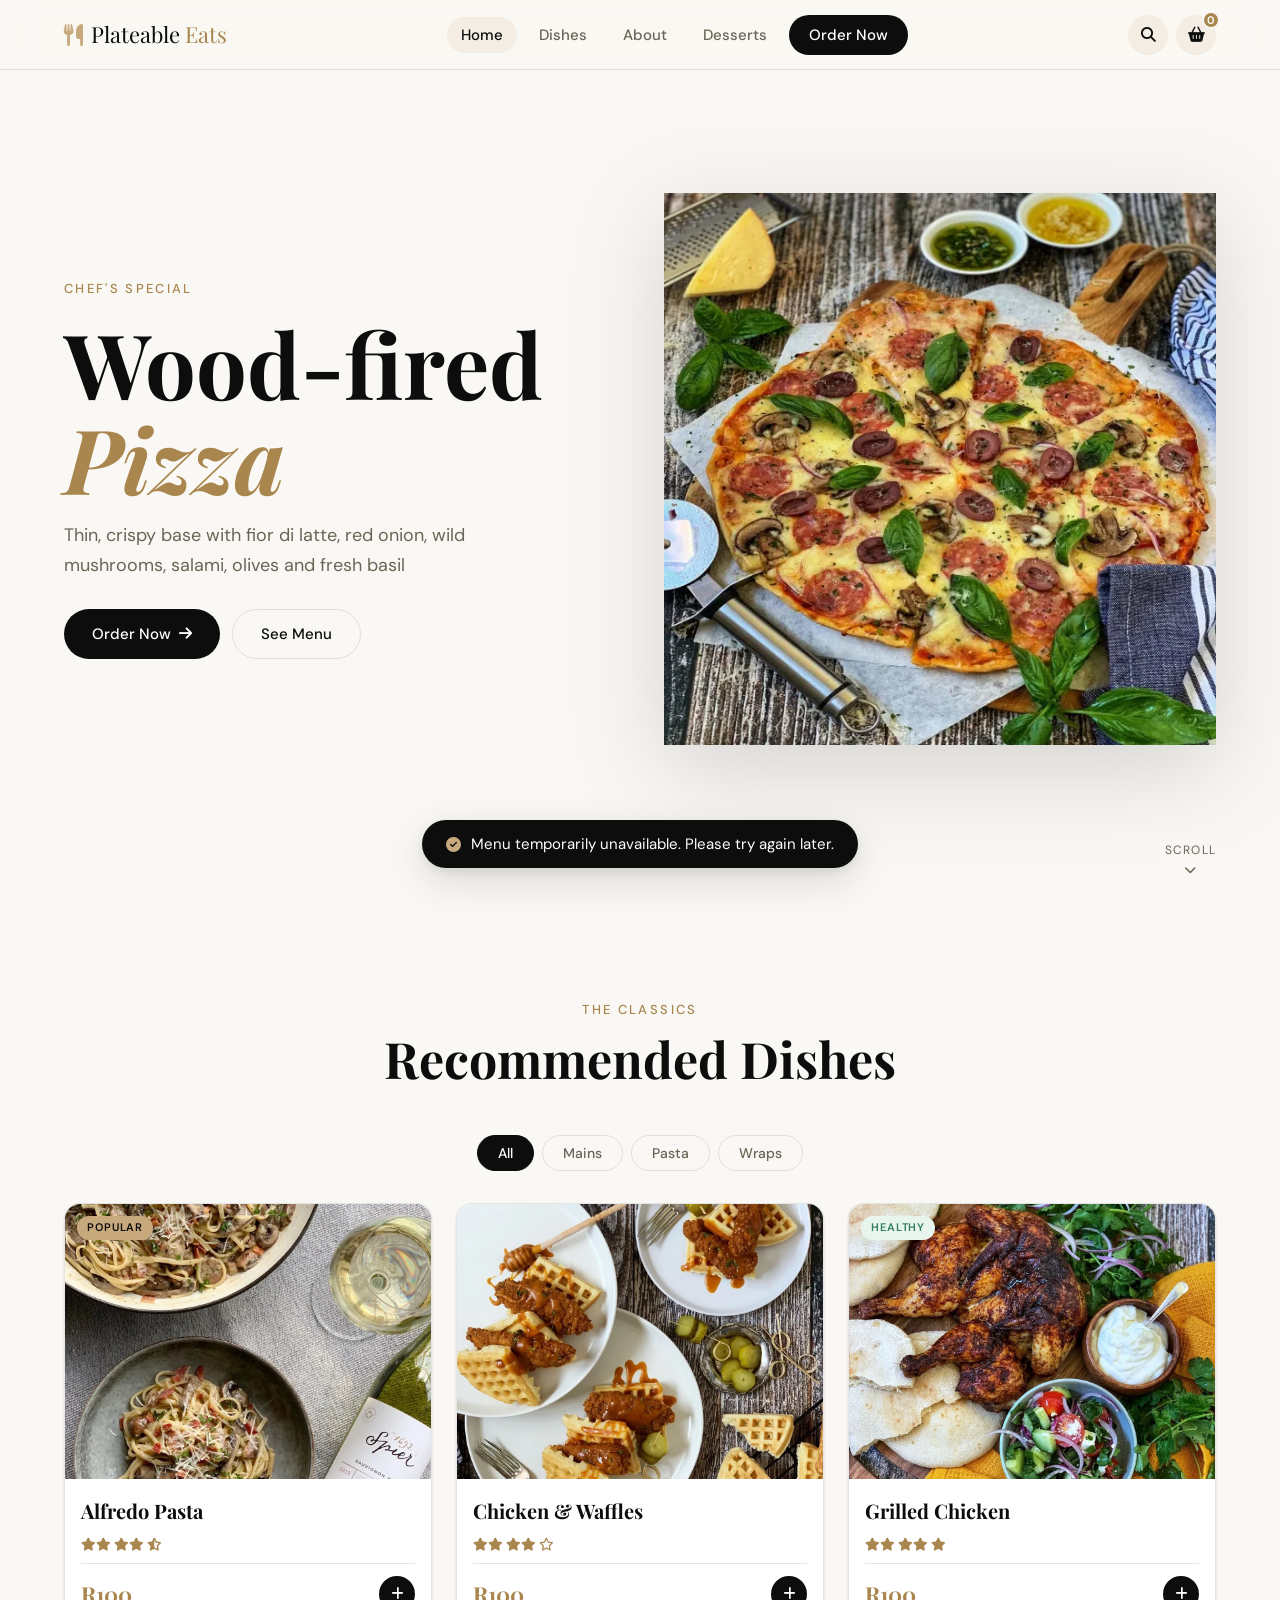
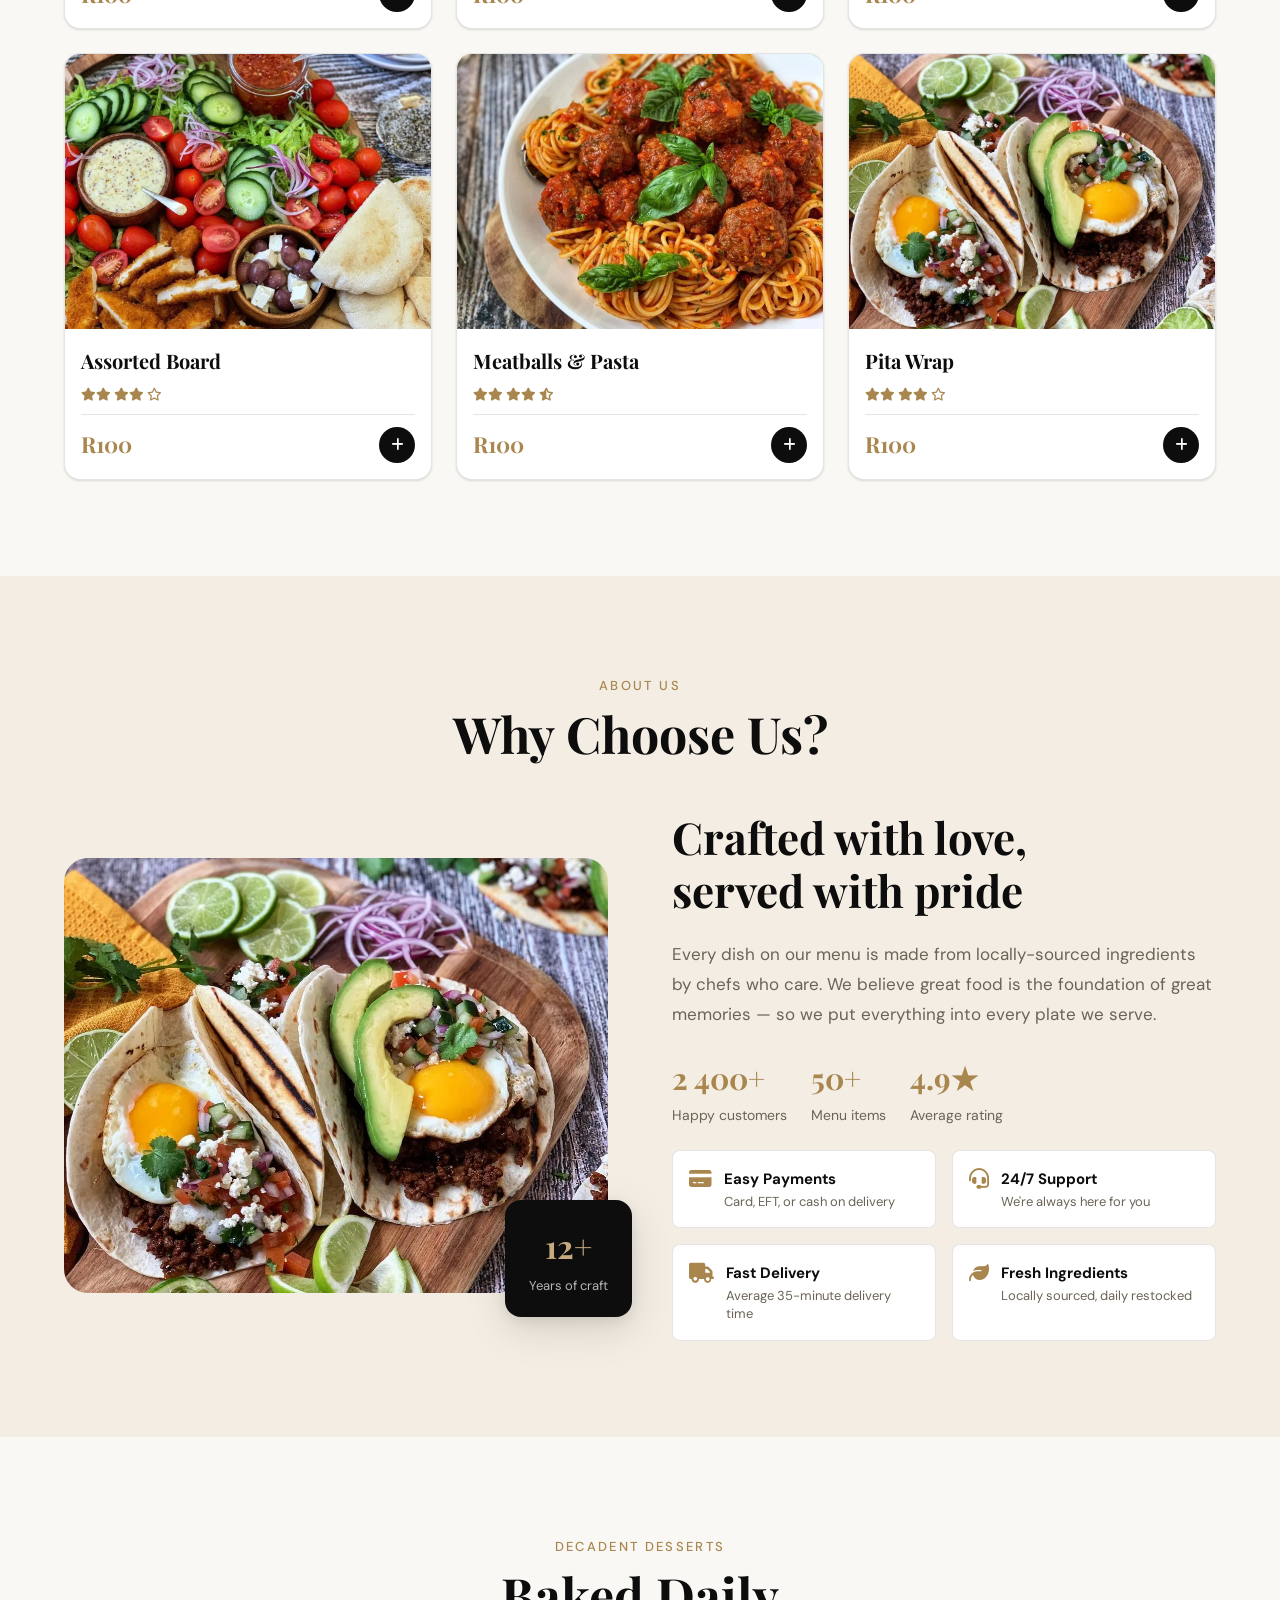
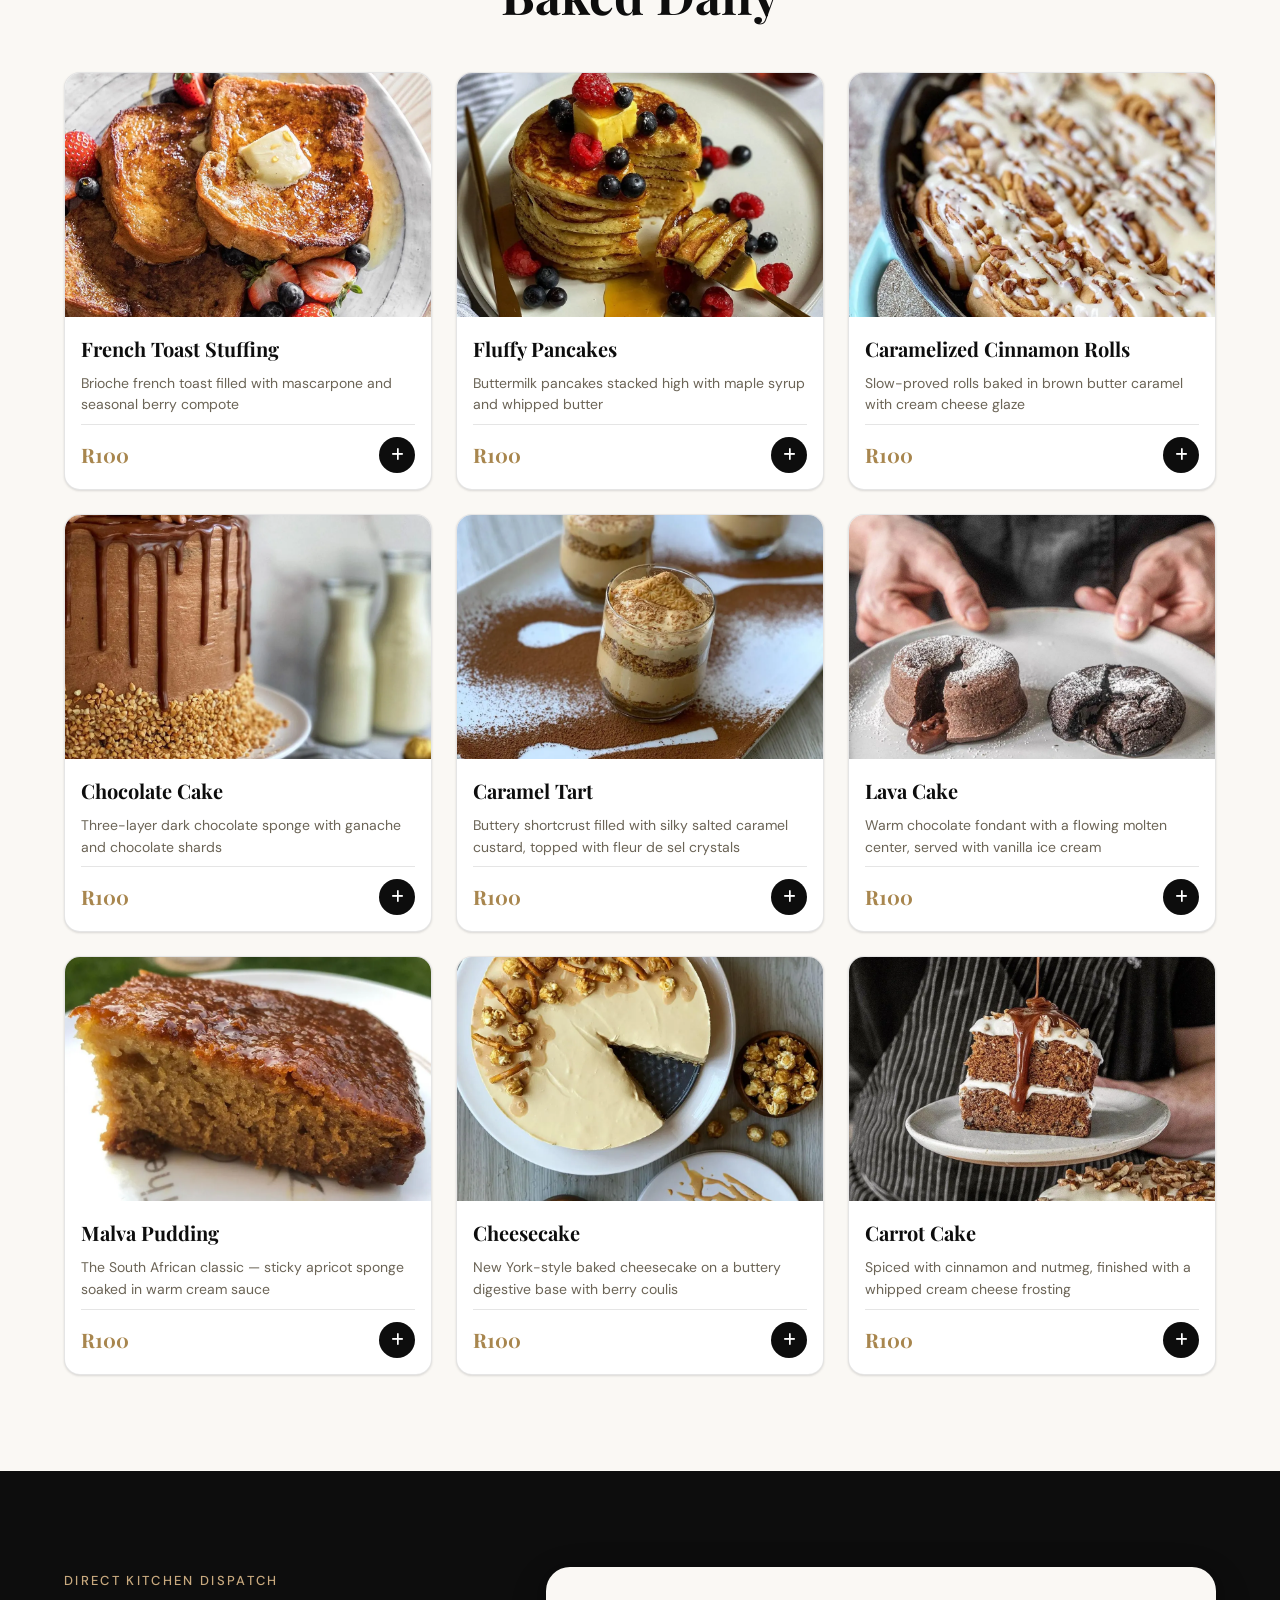
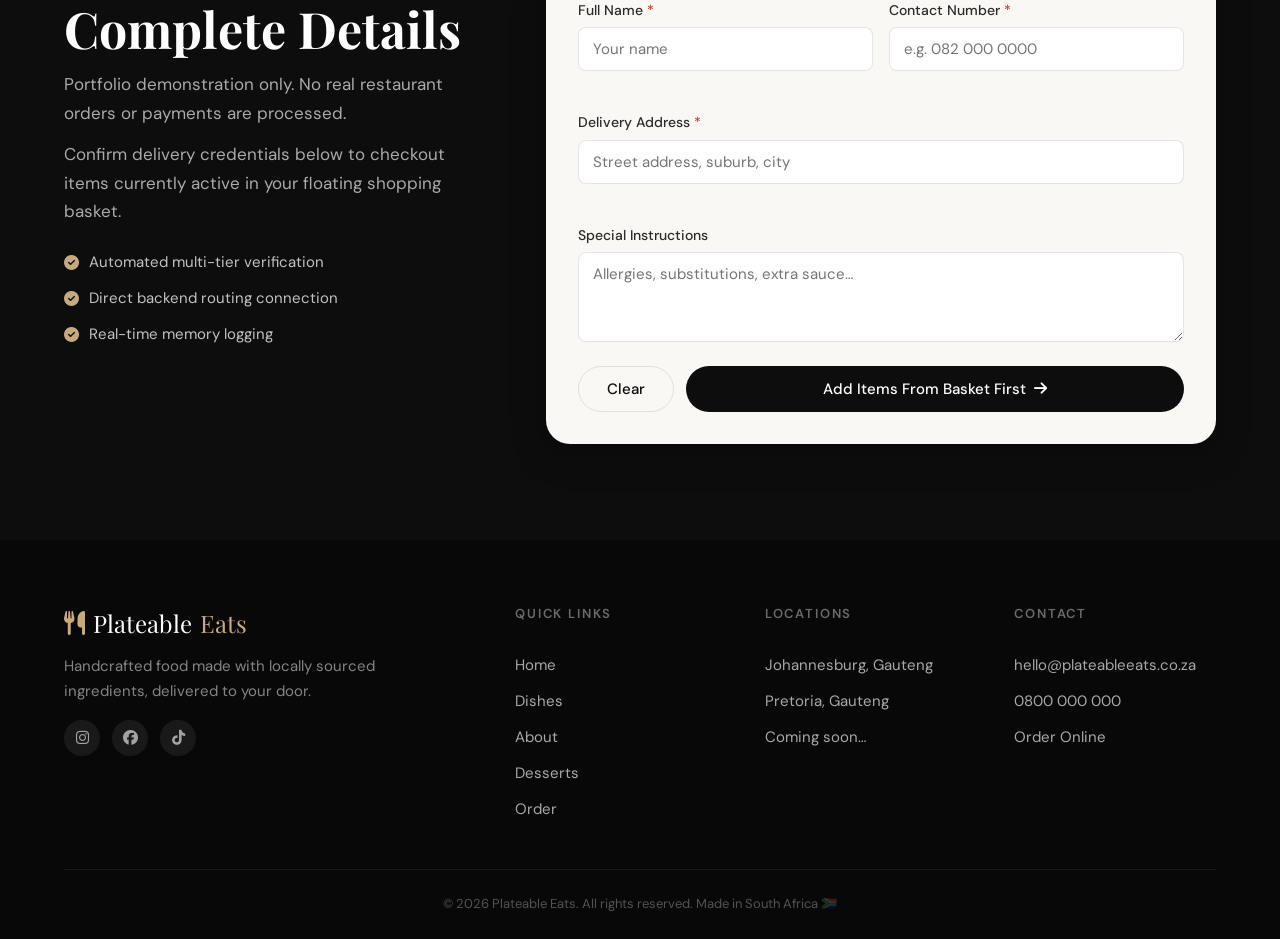
==== commit bb4030b0: "perf: replace large food photos with smaller WebP files" ====
--- a/src/main/resources/static/index.html
+++ b/src/main/resources/static/index.html
@@ -86,7 +86,7 @@
           </div>
         </div>
         <div class="hero__image">
-          <img src="images/Pizza.png" alt="Wood-fired pizza with fresh toppings" width="520" height="560" loading="eager" fetchpriority="high">
+          <img src="images/Pizza.webp" alt="Wood-fired pizza with fresh toppings" width="520" height="560" loading="eager" fetchpriority="high">
         </div>
       </div>
 
@@ -101,7 +101,7 @@
           </div>
         </div>
         <div class="hero__image">
-          <img src="images/Soup.png" alt="Roasted red pepper and butternut soup" width="520" height="560" loading="lazy" decoding="async">
+          <img src="images/Soup.webp" alt="Roasted red pepper and butternut soup" width="520" height="560" loading="lazy" decoding="async">
         </div>
       </div>
 
@@ -116,7 +116,7 @@
           </div>
         </div>
         <div class="hero__image">
-          <img src="images/Pie.png" alt="Golden beef pot pie" width="520" height="560" loading="lazy" decoding="async">
+          <img src="images/Pie.webp" alt="Golden beef pot pie" width="520" height="560" loading="lazy" decoding="async">
         </div>
       </div>
 
@@ -150,7 +150,7 @@
   <ul class="dishes__grid" role="list">
     <li class="dish-card" data-category="mains" role="listitem">
       <div class="dish-card__img-wrap">
-        <img src="images/Alfredo.png" alt="Creamy Alfredo pasta" width="300" height="200" loading="lazy" decoding="async">
+        <img src="images/Alfredo.webp" alt="Creamy Alfredo pasta" width="300" height="200" loading="lazy" decoding="async">
         <span class="dish-card__badge">Popular</span>
       </div>
       <div class="dish-card__body">
@@ -171,7 +171,7 @@
 
     <li class="dish-card" data-category="mains" role="listitem">
       <div class="dish-card__img-wrap">
-        <img src="images/Chicken and Waffles.png" alt="Crispy chicken and waffles" width="300" height="200" loading="lazy" decoding="async">
+        <img src="images/Chicken and Waffles.webp" alt="Crispy chicken and waffles" width="300" height="200" loading="lazy" decoding="async">
       </div>
       <div class="dish-card__body">
         <h3 class="dish-card__name">Chicken & Waffles</h3>
@@ -191,7 +191,7 @@
 
     <li class="dish-card" data-category="mains" role="listitem">
       <div class="dish-card__img-wrap">
-        <img src="images/Chicken.png" alt="Grilled chicken breast" width="300" height="200" loading="lazy" decoding="async">
+        <img src="images/Chicken.webp" alt="Grilled chicken breast" width="300" height="200" loading="lazy" decoding="async">
         <span class="dish-card__badge dish-card__badge--green">Healthy</span>
       </div>
       <div class="dish-card__body">
@@ -212,7 +212,7 @@
 
     <li class="dish-card" data-category="mains" role="listitem">
       <div class="dish-card__img-wrap">
-        <img src="images/CrumbledBoard.png" alt="Assorted charcuterie board" width="300" height="200" loading="lazy" decoding="async">
+        <img src="images/CrumbledBoard.webp" alt="Assorted charcuterie board" width="300" height="200" loading="lazy" decoding="async">
       </div>
       <div class="dish-card__body">
         <h3 class="dish-card__name">Assorted Board</h3>
@@ -232,7 +232,7 @@
 
     <li class="dish-card" data-category="pasta" role="listitem">
       <div class="dish-card__img-wrap">
-        <img src="images/Meatballs.png" alt="Meatballs with pasta and tomato sauce" width="300" height="200" loading="lazy" decoding="async">
+        <img src="images/Meatballs.webp" alt="Meatballs with pasta and tomato sauce" width="300" height="200" loading="lazy" decoding="async">
       </div>
       <div class="dish-card__body">
         <h3 class="dish-card__name">Meatballs & Pasta</h3>
@@ -252,7 +252,7 @@
 
     <li class="dish-card" data-category="wraps" role="listitem">
       <div class="dish-card__img-wrap">
-        <img src="images/Pita.png" alt="Pita wrap with fresh filling" width="300" height="200" loading="lazy" decoding="async">
+        <img src="images/Pita.webp" alt="Pita wrap with fresh filling" width="300" height="200" loading="lazy" decoding="async">
       </div>
       <div class="dish-card__body">
         <h3 class="dish-card__name">Pita Wrap</h3>
@@ -280,7 +280,7 @@
 
   <div class="about__row">
     <div class="about__image">
-      <img src="images/Pita.png" alt="Chef preparing a fresh pita wrap" width="580" height="480" loading="lazy" decoding="async">
+      <img src="images/Pita.webp" alt="Chef preparing a fresh pita wrap" width="580" height="480" loading="lazy" decoding="async">
       <div class="about__image-tag">
         <strong>12+</strong>
         <span>Years of craft</span>
@@ -350,7 +350,7 @@
 
     <article class="dessert-card">
       <div class="dessert-card__img">
-        <img src="images/FrenchToast.png" alt="French toast with cream and berries" width="380" height="260" loading="lazy" decoding="async">
+        <img src="images/FrenchToast.webp" alt="French toast with cream and berries" width="380" height="260" loading="lazy" decoding="async">
       </div>
       <div class="dessert-card__body">
         <h3>French Toast Stuffing</h3>
@@ -364,7 +364,7 @@
 
     <article class="dessert-card">
       <div class="dessert-card__img">
-        <img src="images/PanCakes.png" alt="Stack of fluffy pancakes" width="380" height="260" loading="lazy" decoding="async">
+        <img src="images/PanCakes.webp" alt="Stack of fluffy pancakes" width="380" height="260" loading="lazy" decoding="async">
       </div>
       <div class="dessert-card__body">
         <h3>Fluffy Pancakes</h3>
@@ -378,7 +378,7 @@
 
     <article class="dessert-card">
       <div class="dessert-card__img">
-        <img src="images/CinnaRolls.png" alt="Caramelized cinnamon rolls with glaze" width="380" height="260" loading="lazy" decoding="async">
+        <img src="images/CinnaRolls.webp" alt="Caramelized cinnamon rolls with glaze" width="380" height="260" loading="lazy" decoding="async">
       </div>
       <div class="dessert-card__body">
         <h3>Caramelized Cinnamon Rolls</h3>
@@ -392,7 +392,7 @@
 
     <article class="dessert-card">
       <div class="dessert-card__img">
-        <img src="images/ChocolateCake.png" alt="Rich dark chocolate cake" width="380" height="260" loading="lazy" decoding="async">
+        <img src="images/ChocolateCake.webp" alt="Rich dark chocolate cake" width="380" height="260" loading="lazy" decoding="async">
       </div>
       <div class="dessert-card__body">
         <h3>Chocolate Cake</h3>
@@ -406,7 +406,7 @@
 
     <article class="dessert-card">
       <div class="dessert-card__img">
-        <img src="images/CaramelTart.png" alt="Caramel tart with sea salt" width="380" height="260" loading="lazy" decoding="async">
+        <img src="images/CaramelTart.webp" alt="Caramel tart with sea salt" width="380" height="260" loading="lazy" decoding="async">
       </div>
       <div class="dessert-card__body">
         <h3>Caramel Tart</h3>
@@ -420,7 +420,7 @@
 
     <article class="dessert-card">
       <div class="dessert-card__img">
-        <img src="images/LavaCake.png" alt="Chocolate lava cake with molten center" width="380" height="260" loading="lazy" decoding="async">
+        <img src="images/LavaCake.webp" alt="Chocolate lava cake with molten center" width="380" height="260" loading="lazy" decoding="async">
       </div>
       <div class="dessert-card__body">
         <h3>Lava Cake</h3>
@@ -434,7 +434,7 @@
 
     <article class="dessert-card">
       <div class="dessert-card__img">
-        <img src="images/Malva.png" alt="Traditional South African Malva pudding" width="380" height="260" loading="lazy" decoding="async">
+        <img src="images/Malva.webp" alt="Traditional South African Malva pudding" width="380" height="260" loading="lazy" decoding="async">
       </div>
       <div class="dessert-card__body">
         <h3>Malva Pudding</h3>
@@ -448,7 +448,7 @@
 
     <article class="dessert-card">
       <div class="dessert-card__img">
-        <img src="images/CheeseCake.png" alt="New York style cheesecake" width="380" height="260" loading="lazy" decoding="async">
+        <img src="images/CheeseCake.webp" alt="New York style cheesecake" width="380" height="260" loading="lazy" decoding="async">
       </div>
       <div class="dessert-card__body">
         <h3>Cheesecake</h3>
@@ -462,7 +462,7 @@
 
     <article class="dessert-card">
       <div class="dessert-card__img">
-        <img src="images/CarrotCake.png" alt="Spiced carrot cake with cream cheese frosting" width="380" height="260" loading="lazy" decoding="async">
+        <img src="images/CarrotCake.webp" alt="Spiced carrot cake with cream cheese frosting" width="380" height="260" loading="lazy" decoding="async">
       </div>
       <div class="dessert-card__body">
         <h3>Carrot Cake</h3>
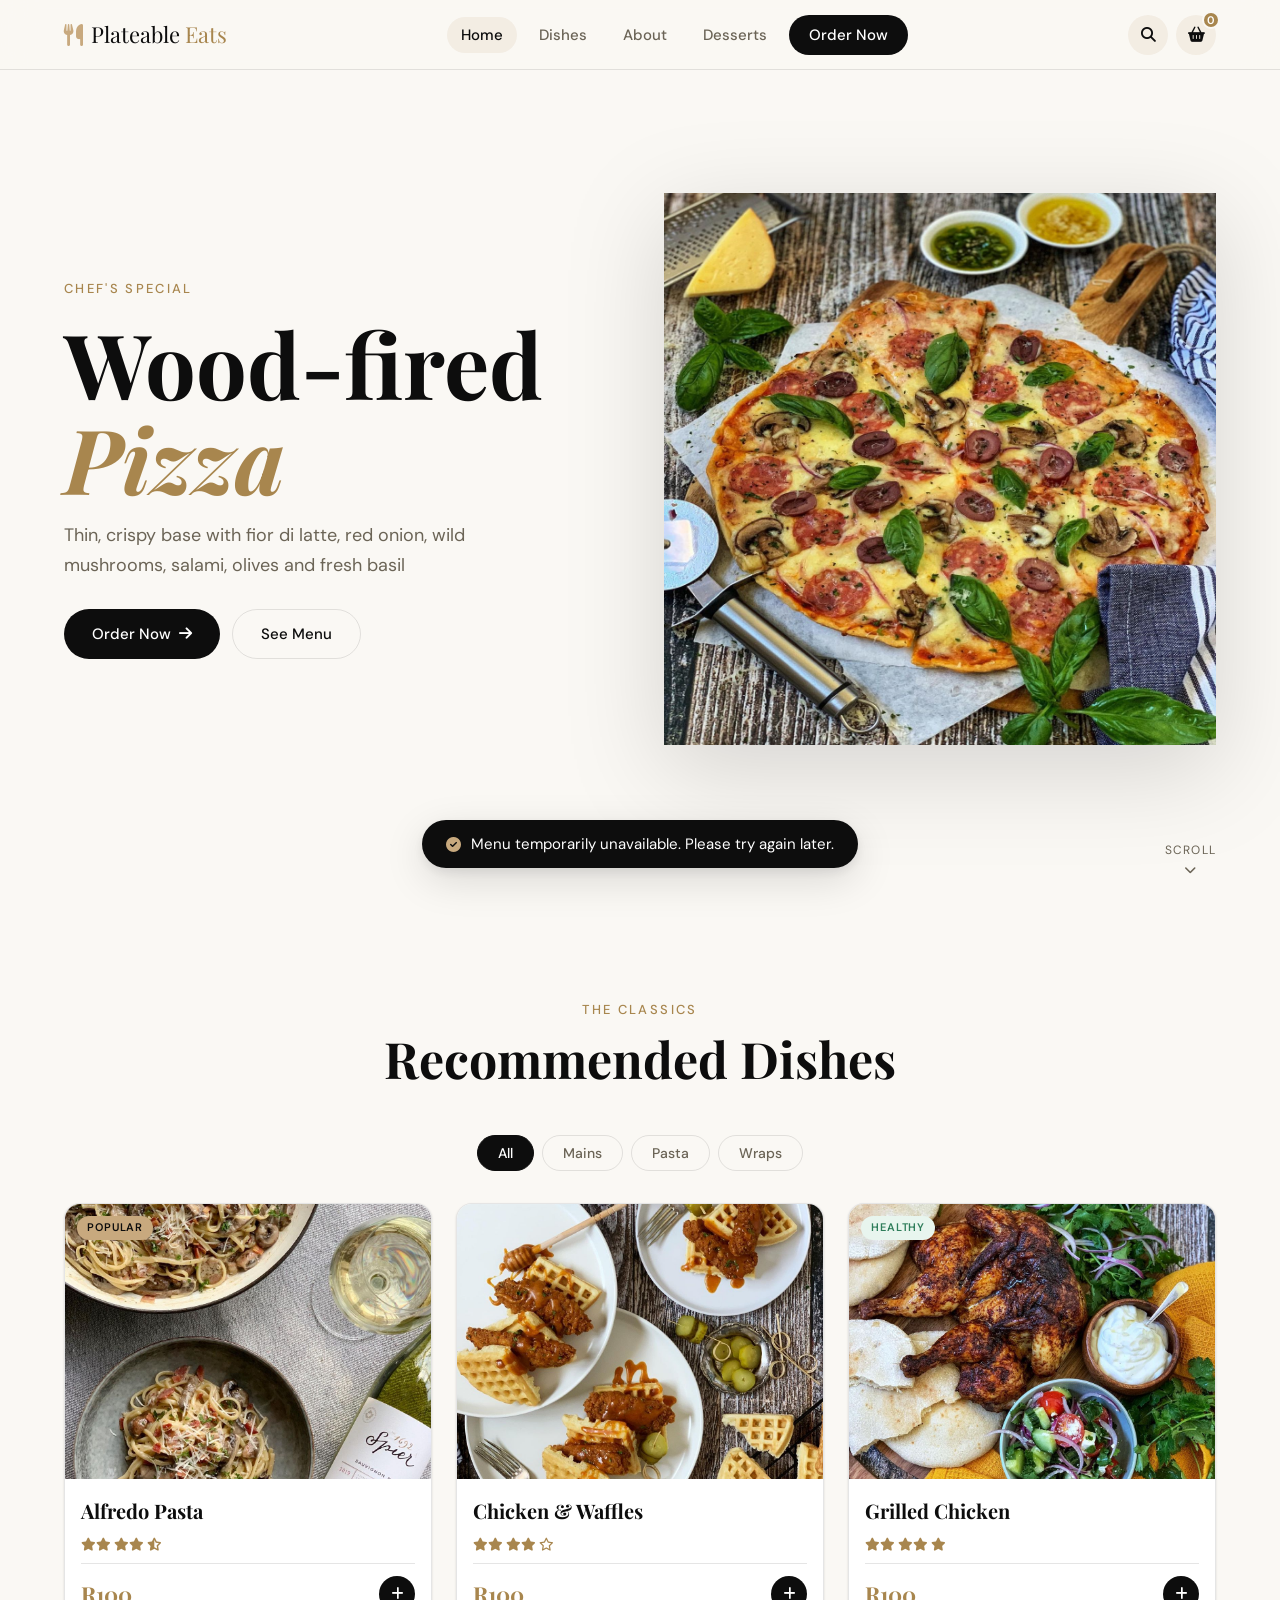
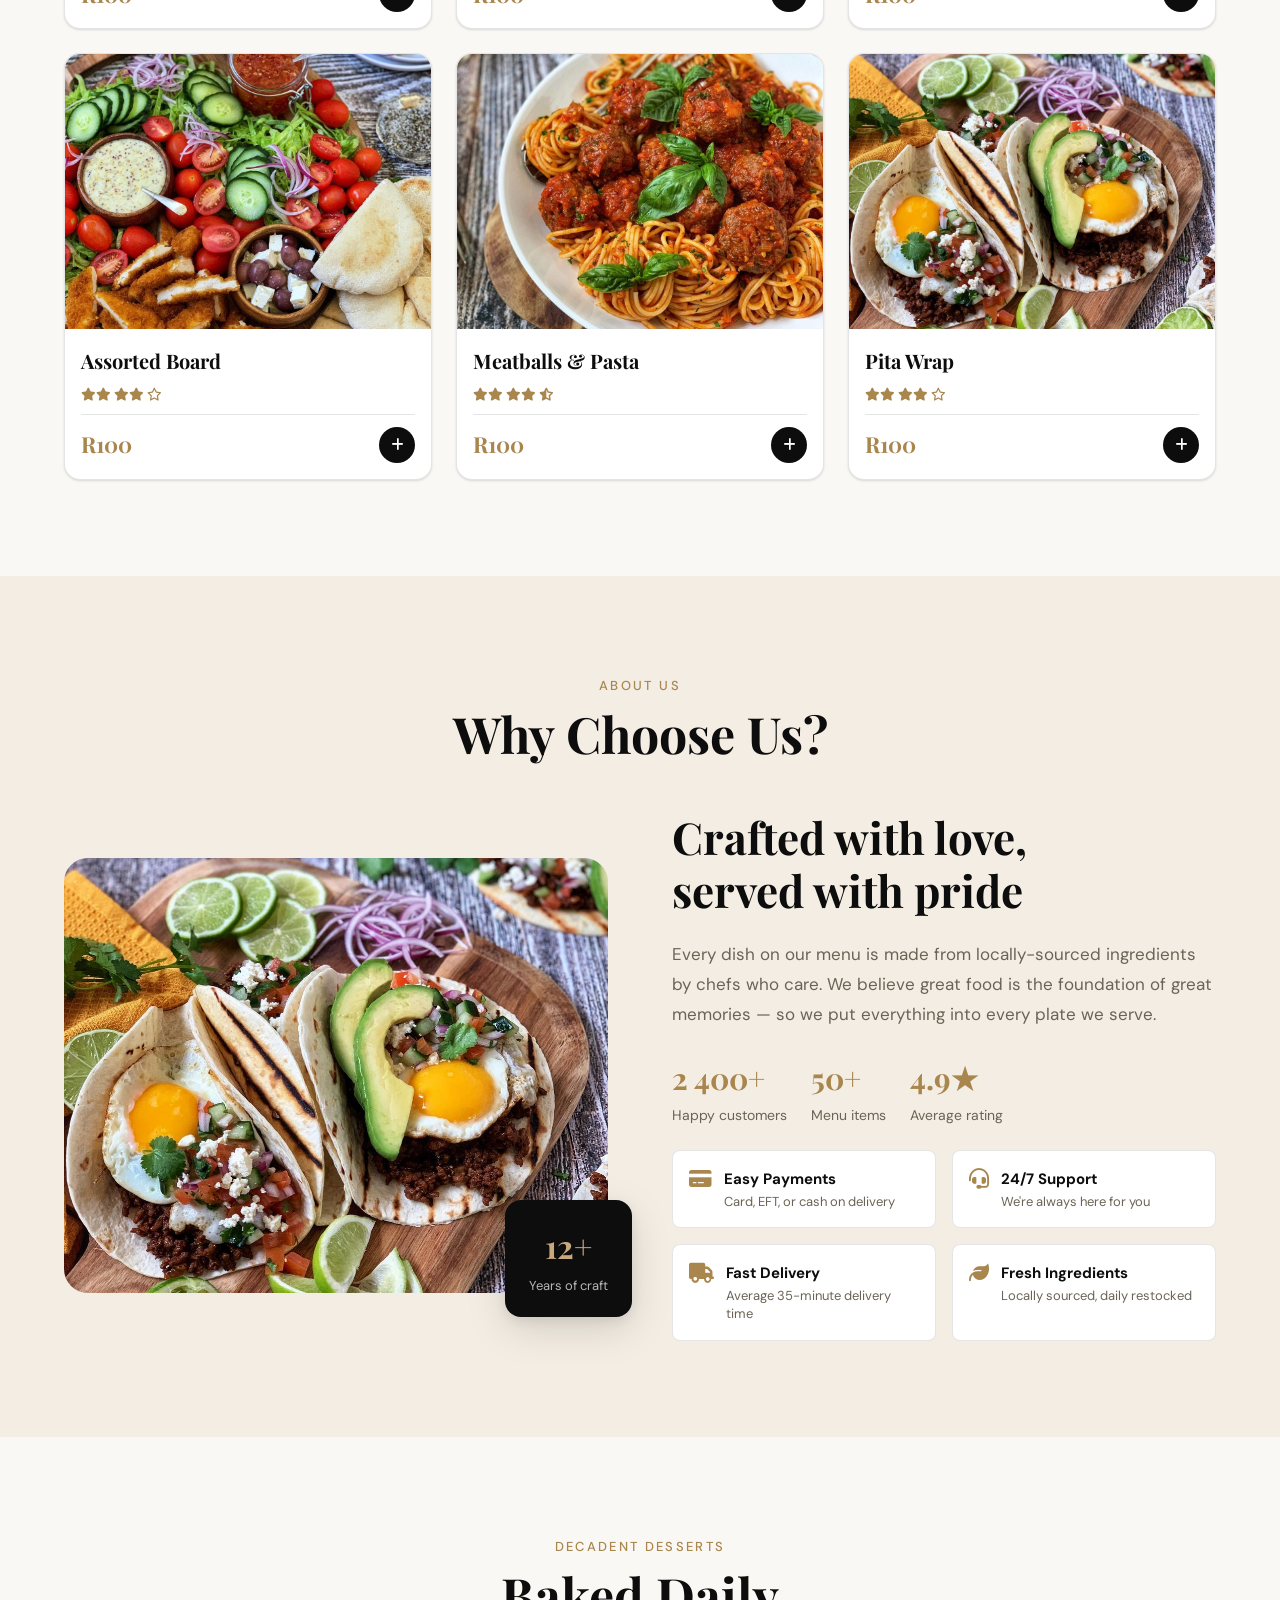
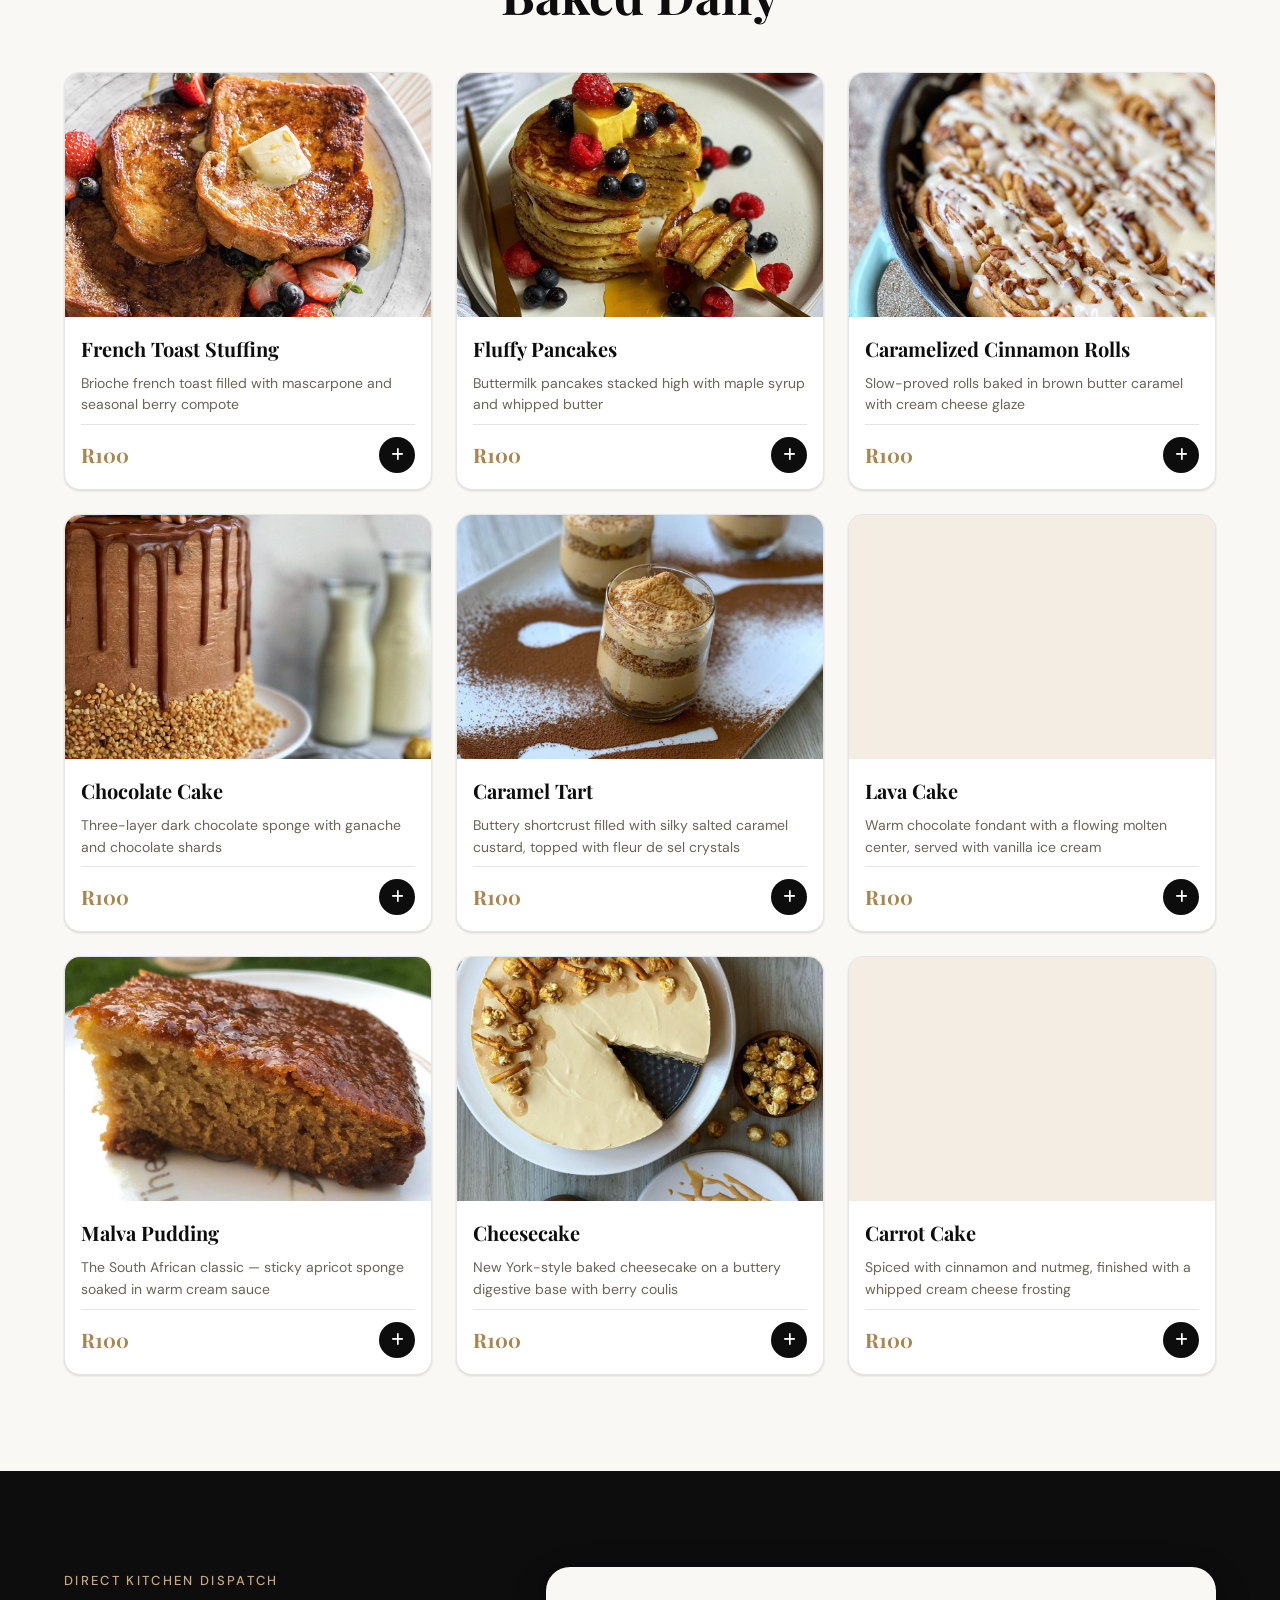
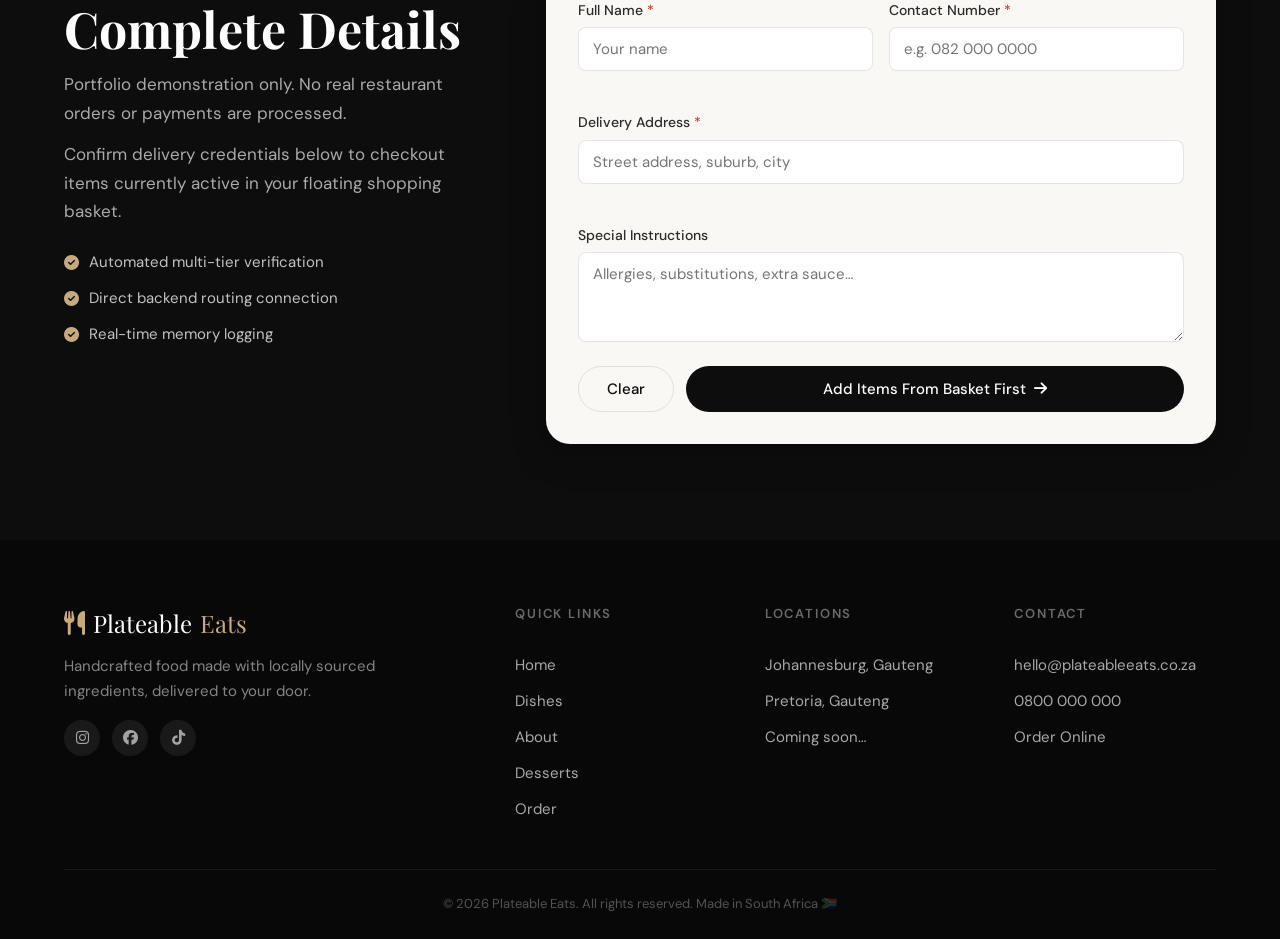
==== commit 8ab887f9: "perf: replace lossy photos with pixel-identical lossless assets" ====
--- a/src/main/resources/static/index.html
+++ b/src/main/resources/static/index.html
@@ -101,7 +101,7 @@
           </div>
         </div>
         <div class="hero__image">
-          <img src="images/Soup.webp" alt="Roasted red pepper and butternut soup" width="520" height="560" loading="lazy" decoding="async">
+          <img src="images/Soup.png" alt="Roasted red pepper and butternut soup" width="520" height="560" loading="lazy" decoding="async">
         </div>
       </div>
 
@@ -116,7 +116,7 @@
           </div>
         </div>
         <div class="hero__image">
-          <img src="images/Pie.webp" alt="Golden beef pot pie" width="520" height="560" loading="lazy" decoding="async">
+          <img src="images/Pie.png" alt="Golden beef pot pie" width="520" height="560" loading="lazy" decoding="async">
         </div>
       </div>
 
@@ -150,7 +150,7 @@
   <ul class="dishes__grid" role="list">
     <li class="dish-card" data-category="mains" role="listitem">
       <div class="dish-card__img-wrap">
-        <img src="images/Alfredo.webp" alt="Creamy Alfredo pasta" width="300" height="200" loading="lazy" decoding="async">
+        <img src="images/Alfredo.png" alt="Creamy Alfredo pasta" width="300" height="200" loading="lazy" decoding="async">
         <span class="dish-card__badge">Popular</span>
       </div>
       <div class="dish-card__body">
@@ -171,7 +171,7 @@
 
     <li class="dish-card" data-category="mains" role="listitem">
       <div class="dish-card__img-wrap">
-        <img src="images/Chicken and Waffles.webp" alt="Crispy chicken and waffles" width="300" height="200" loading="lazy" decoding="async">
+        <img src="images/Chicken and Waffles.png" alt="Crispy chicken and waffles" width="300" height="200" loading="lazy" decoding="async">
       </div>
       <div class="dish-card__body">
         <h3 class="dish-card__name">Chicken & Waffles</h3>
@@ -191,7 +191,7 @@
 
     <li class="dish-card" data-category="mains" role="listitem">
       <div class="dish-card__img-wrap">
-        <img src="images/Chicken.webp" alt="Grilled chicken breast" width="300" height="200" loading="lazy" decoding="async">
+        <img src="images/Chicken.png" alt="Grilled chicken breast" width="300" height="200" loading="lazy" decoding="async">
         <span class="dish-card__badge dish-card__badge--green">Healthy</span>
       </div>
       <div class="dish-card__body">
@@ -212,7 +212,7 @@
 
     <li class="dish-card" data-category="mains" role="listitem">
       <div class="dish-card__img-wrap">
-        <img src="images/CrumbledBoard.webp" alt="Assorted charcuterie board" width="300" height="200" loading="lazy" decoding="async">
+        <img src="images/CrumbledBoard.png" alt="Assorted charcuterie board" width="300" height="200" loading="lazy" decoding="async">
       </div>
       <div class="dish-card__body">
         <h3 class="dish-card__name">Assorted Board</h3>
@@ -232,7 +232,7 @@
 
     <li class="dish-card" data-category="pasta" role="listitem">
       <div class="dish-card__img-wrap">
-        <img src="images/Meatballs.webp" alt="Meatballs with pasta and tomato sauce" width="300" height="200" loading="lazy" decoding="async">
+        <img src="images/Meatballs.png" alt="Meatballs with pasta and tomato sauce" width="300" height="200" loading="lazy" decoding="async">
       </div>
       <div class="dish-card__body">
         <h3 class="dish-card__name">Meatballs & Pasta</h3>
@@ -252,7 +252,7 @@
 
     <li class="dish-card" data-category="wraps" role="listitem">
       <div class="dish-card__img-wrap">
-        <img src="images/Pita.webp" alt="Pita wrap with fresh filling" width="300" height="200" loading="lazy" decoding="async">
+        <img src="images/Pita.png" alt="Pita wrap with fresh filling" width="300" height="200" loading="lazy" decoding="async">
       </div>
       <div class="dish-card__body">
         <h3 class="dish-card__name">Pita Wrap</h3>
@@ -280,7 +280,7 @@
 
   <div class="about__row">
     <div class="about__image">
-      <img src="images/Pita.webp" alt="Chef preparing a fresh pita wrap" width="580" height="480" loading="lazy" decoding="async">
+      <img src="images/Pita.png" alt="Chef preparing a fresh pita wrap" width="580" height="480" loading="lazy" decoding="async">
       <div class="about__image-tag">
         <strong>12+</strong>
         <span>Years of craft</span>
@@ -350,7 +350,7 @@
 
     <article class="dessert-card">
       <div class="dessert-card__img">
-        <img src="images/FrenchToast.webp" alt="French toast with cream and berries" width="380" height="260" loading="lazy" decoding="async">
+        <img src="images/FrenchToast.png" alt="French toast with cream and berries" width="380" height="260" loading="lazy" decoding="async">
       </div>
       <div class="dessert-card__body">
         <h3>French Toast Stuffing</h3>
@@ -364,7 +364,7 @@
 
     <article class="dessert-card">
       <div class="dessert-card__img">
-        <img src="images/PanCakes.webp" alt="Stack of fluffy pancakes" width="380" height="260" loading="lazy" decoding="async">
+        <img src="images/PanCakes.png" alt="Stack of fluffy pancakes" width="380" height="260" loading="lazy" decoding="async">
       </div>
       <div class="dessert-card__body">
         <h3>Fluffy Pancakes</h3>
@@ -378,7 +378,7 @@
 
     <article class="dessert-card">
       <div class="dessert-card__img">
-        <img src="images/CinnaRolls.webp" alt="Caramelized cinnamon rolls with glaze" width="380" height="260" loading="lazy" decoding="async">
+        <img src="images/CinnaRolls.png" alt="Caramelized cinnamon rolls with glaze" width="380" height="260" loading="lazy" decoding="async">
       </div>
       <div class="dessert-card__body">
         <h3>Caramelized Cinnamon Rolls</h3>
@@ -392,7 +392,7 @@
 
     <article class="dessert-card">
       <div class="dessert-card__img">
-        <img src="images/ChocolateCake.webp" alt="Rich dark chocolate cake" width="380" height="260" loading="lazy" decoding="async">
+        <img src="images/ChocolateCake.png" alt="Rich dark chocolate cake" width="380" height="260" loading="lazy" decoding="async">
       </div>
       <div class="dessert-card__body">
         <h3>Chocolate Cake</h3>
@@ -406,7 +406,7 @@
 
     <article class="dessert-card">
       <div class="dessert-card__img">
-        <img src="images/CaramelTart.webp" alt="Caramel tart with sea salt" width="380" height="260" loading="lazy" decoding="async">
+        <img src="images/CaramelTart.png" alt="Caramel tart with sea salt" width="380" height="260" loading="lazy" decoding="async">
       </div>
       <div class="dessert-card__body">
         <h3>Caramel Tart</h3>
@@ -420,7 +420,7 @@
 
     <article class="dessert-card">
       <div class="dessert-card__img">
-        <img src="images/LavaCake.webp" alt="Chocolate lava cake with molten center" width="380" height="260" loading="lazy" decoding="async">
+        <img src="images/LavaCake.png" alt="Chocolate lava cake with molten center" width="380" height="260" loading="lazy" decoding="async">
       </div>
       <div class="dessert-card__body">
         <h3>Lava Cake</h3>
@@ -434,7 +434,7 @@
 
     <article class="dessert-card">
       <div class="dessert-card__img">
-        <img src="images/Malva.webp" alt="Traditional South African Malva pudding" width="380" height="260" loading="lazy" decoding="async">
+        <img src="images/Malva.png" alt="Traditional South African Malva pudding" width="380" height="260" loading="lazy" decoding="async">
       </div>
       <div class="dessert-card__body">
         <h3>Malva Pudding</h3>
@@ -448,7 +448,7 @@
 
     <article class="dessert-card">
       <div class="dessert-card__img">
-        <img src="images/CheeseCake.webp" alt="New York style cheesecake" width="380" height="260" loading="lazy" decoding="async">
+        <img src="images/CheeseCake.png" alt="New York style cheesecake" width="380" height="260" loading="lazy" decoding="async">
       </div>
       <div class="dessert-card__body">
         <h3>Cheesecake</h3>
@@ -462,7 +462,7 @@
 
     <article class="dessert-card">
       <div class="dessert-card__img">
-        <img src="images/CarrotCake.webp" alt="Spiced carrot cake with cream cheese frosting" width="380" height="260" loading="lazy" decoding="async">
+        <img src="images/CarrotCake.png" alt="Spiced carrot cake with cream cheese frosting" width="380" height="260" loading="lazy" decoding="async">
       </div>
       <div class="dessert-card__body">
         <h3>Carrot Cake</h3>
